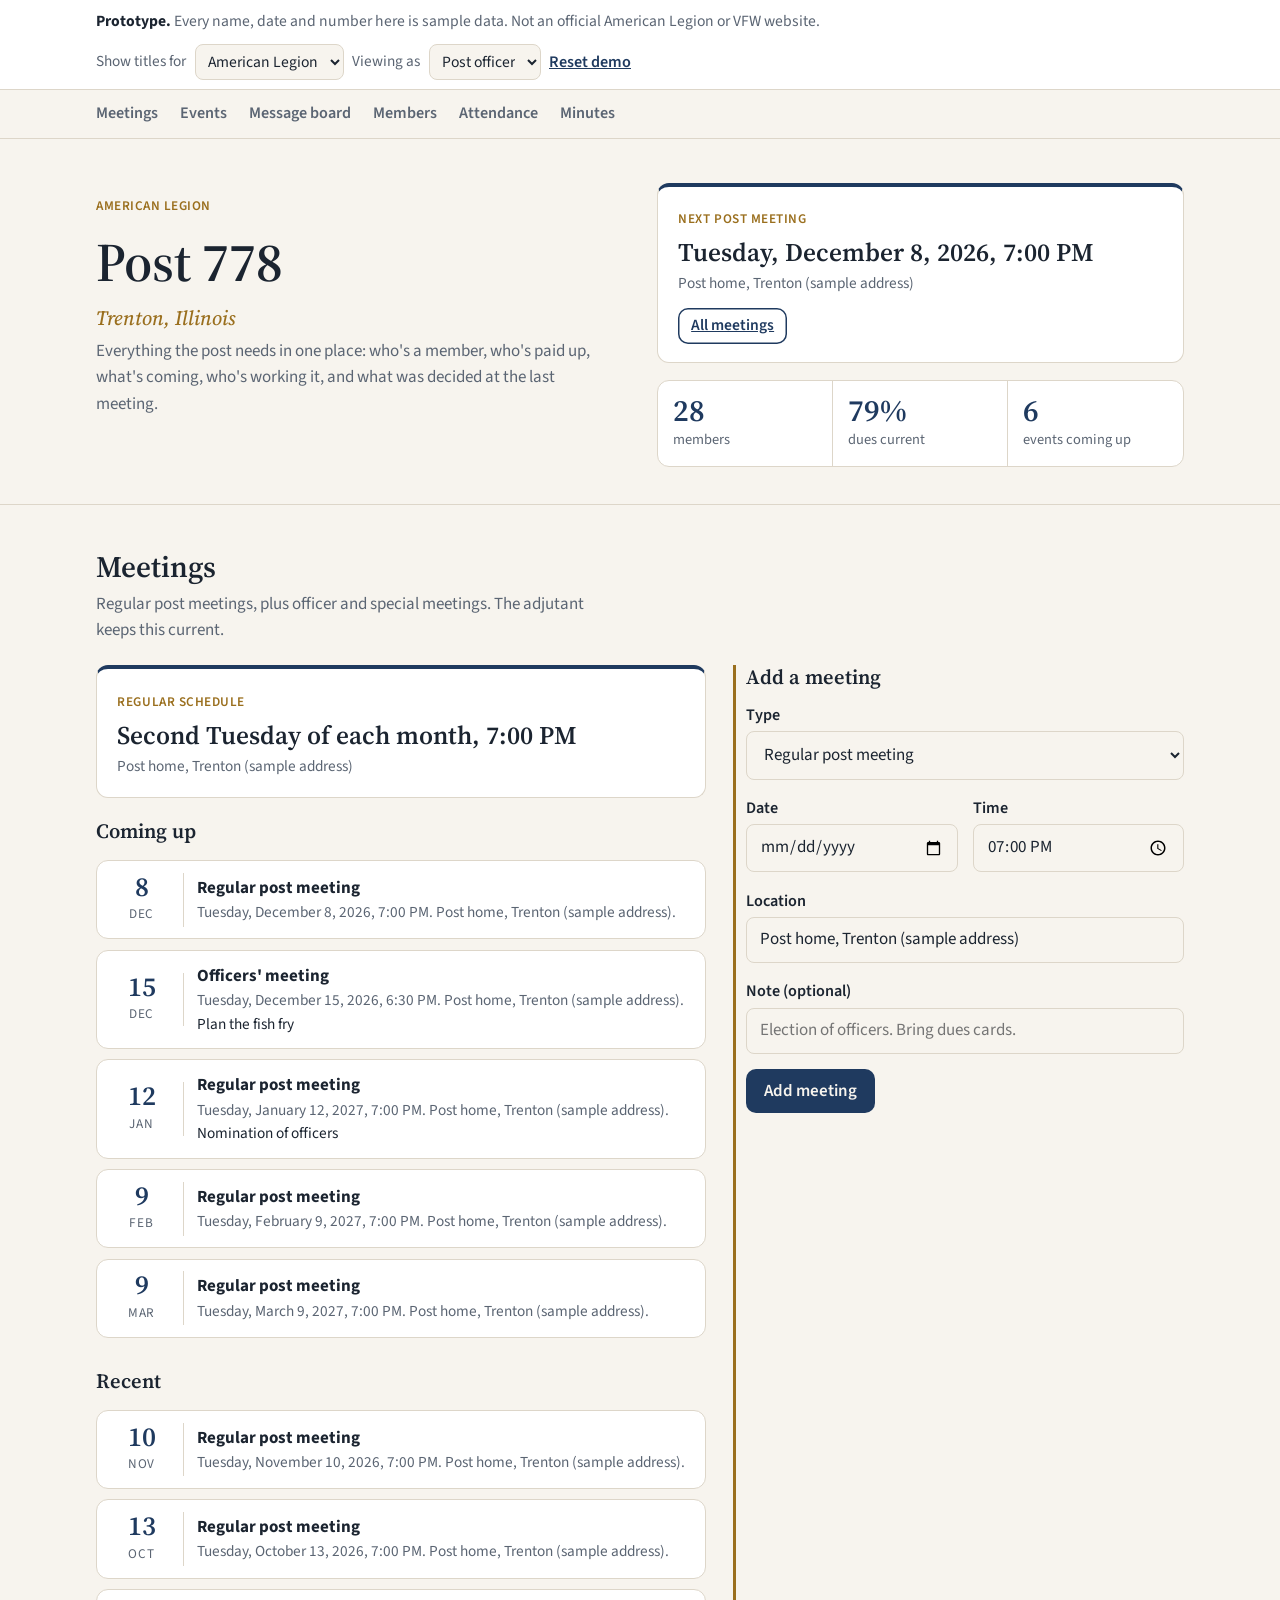
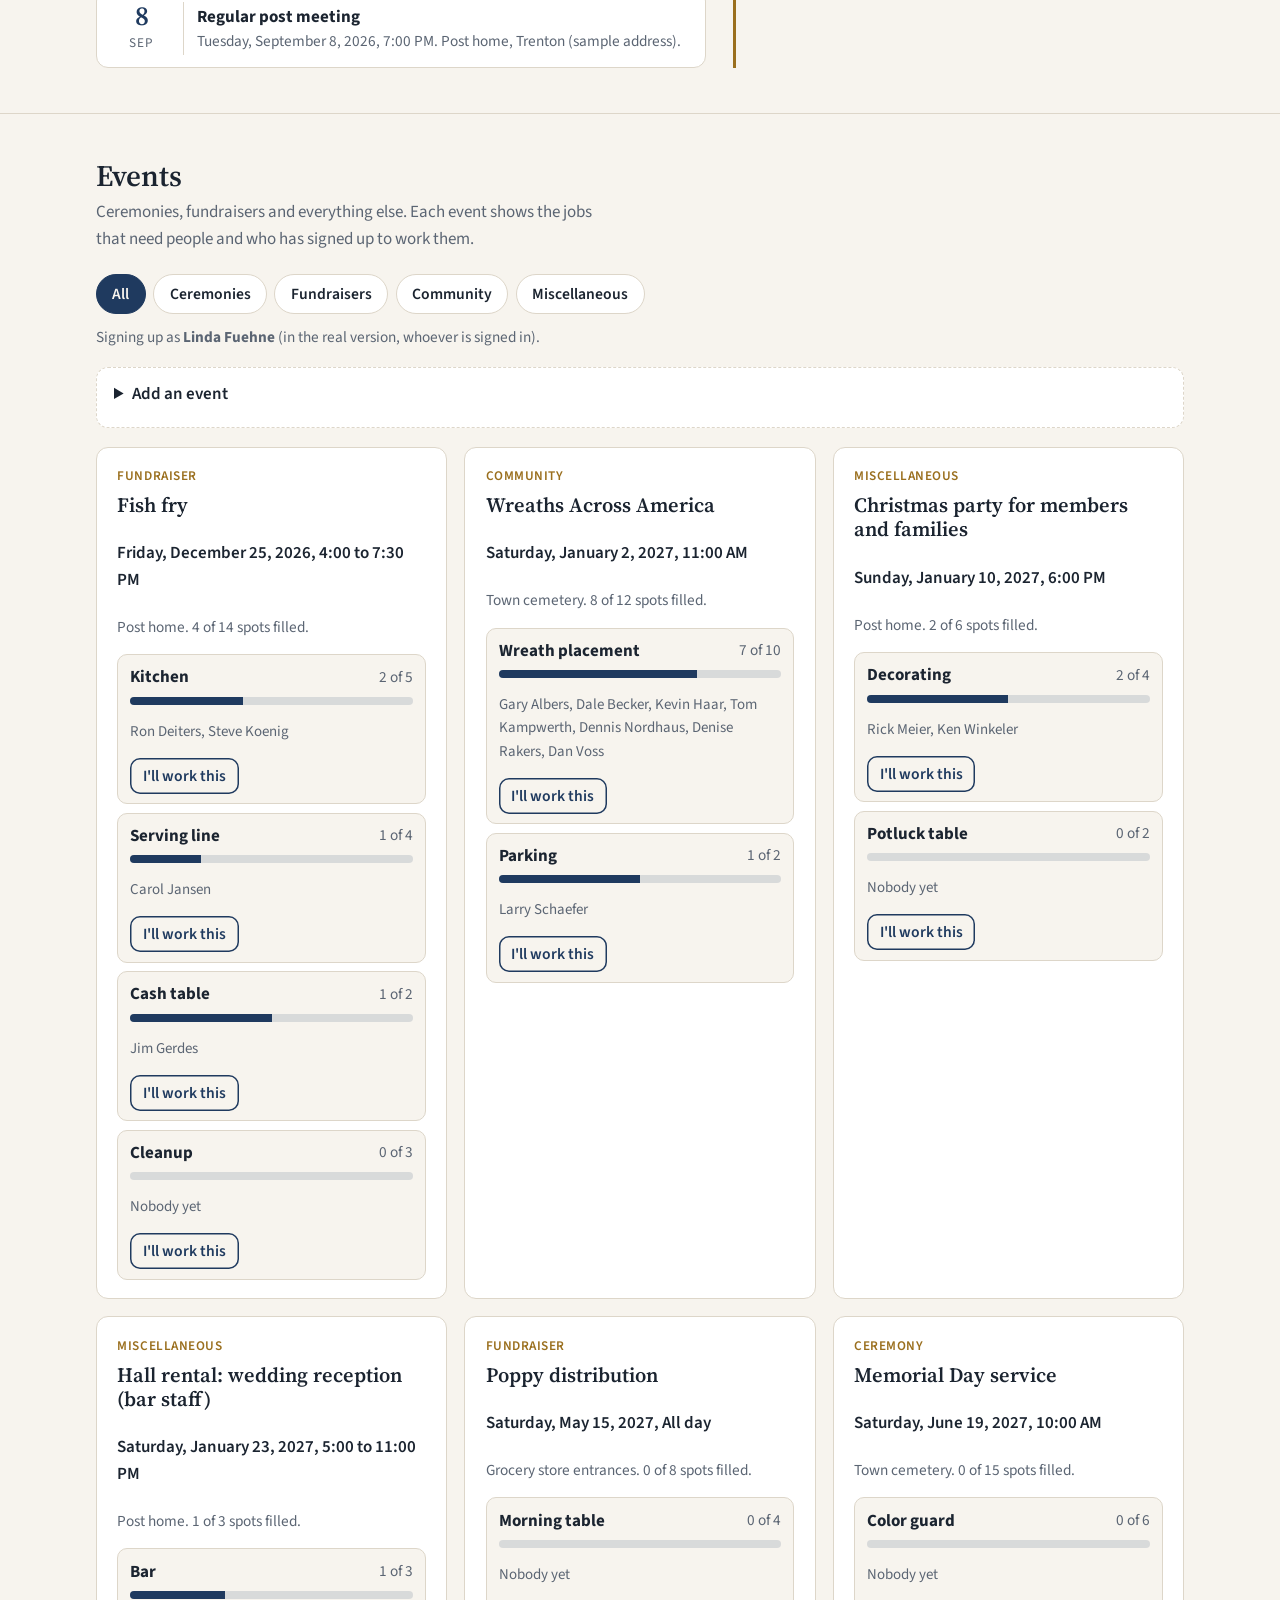
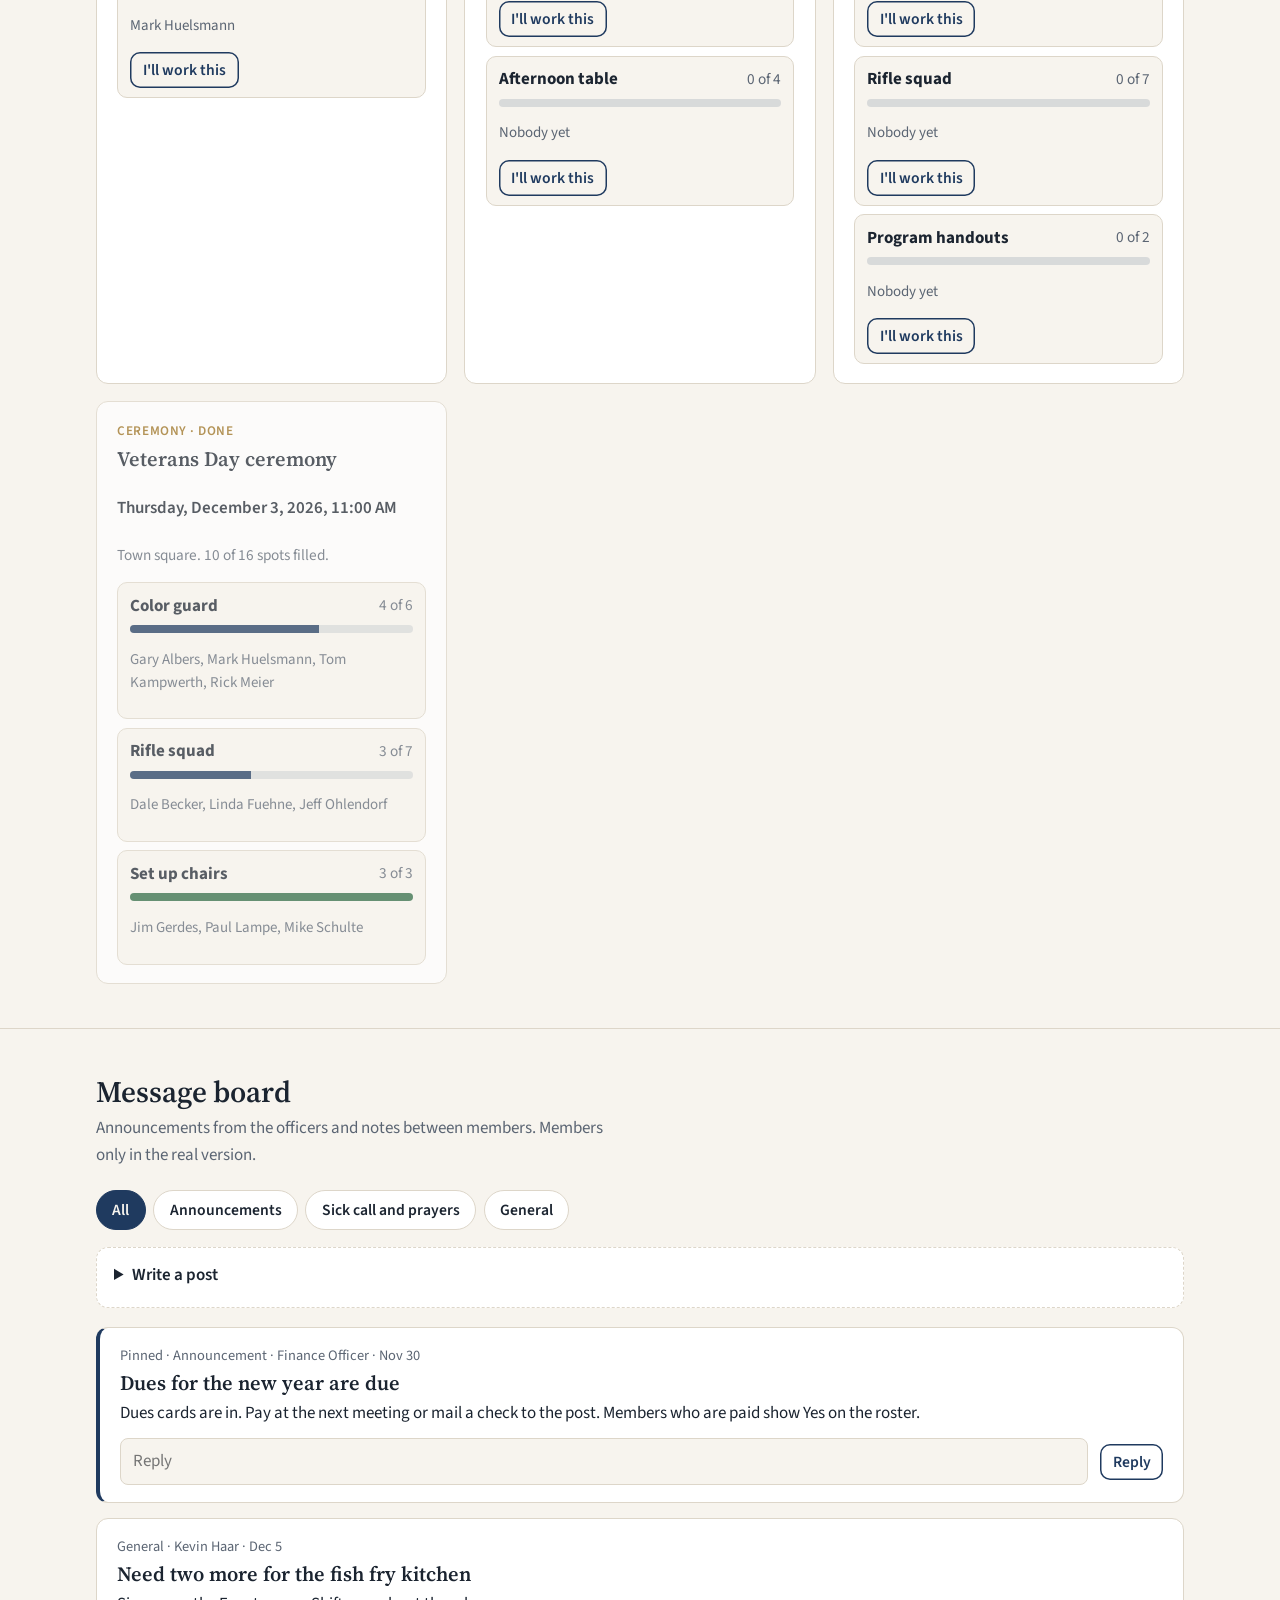
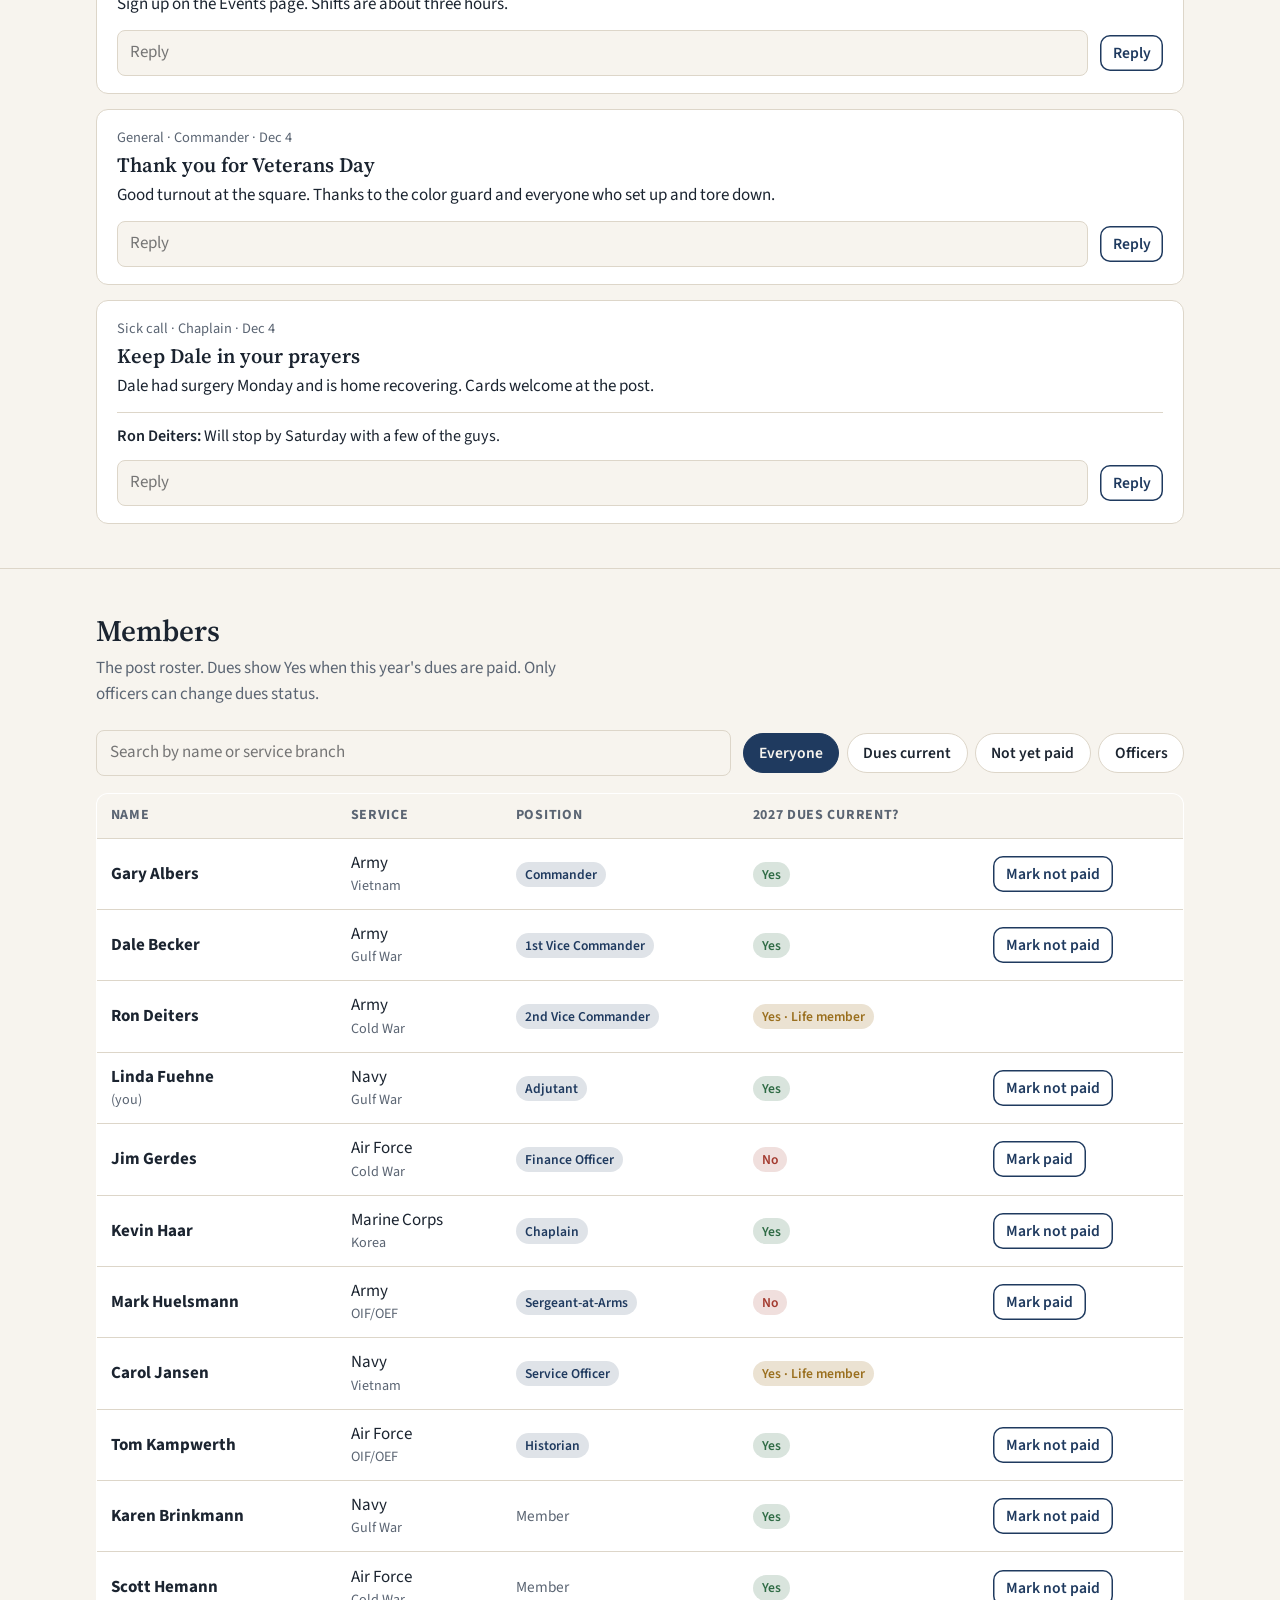
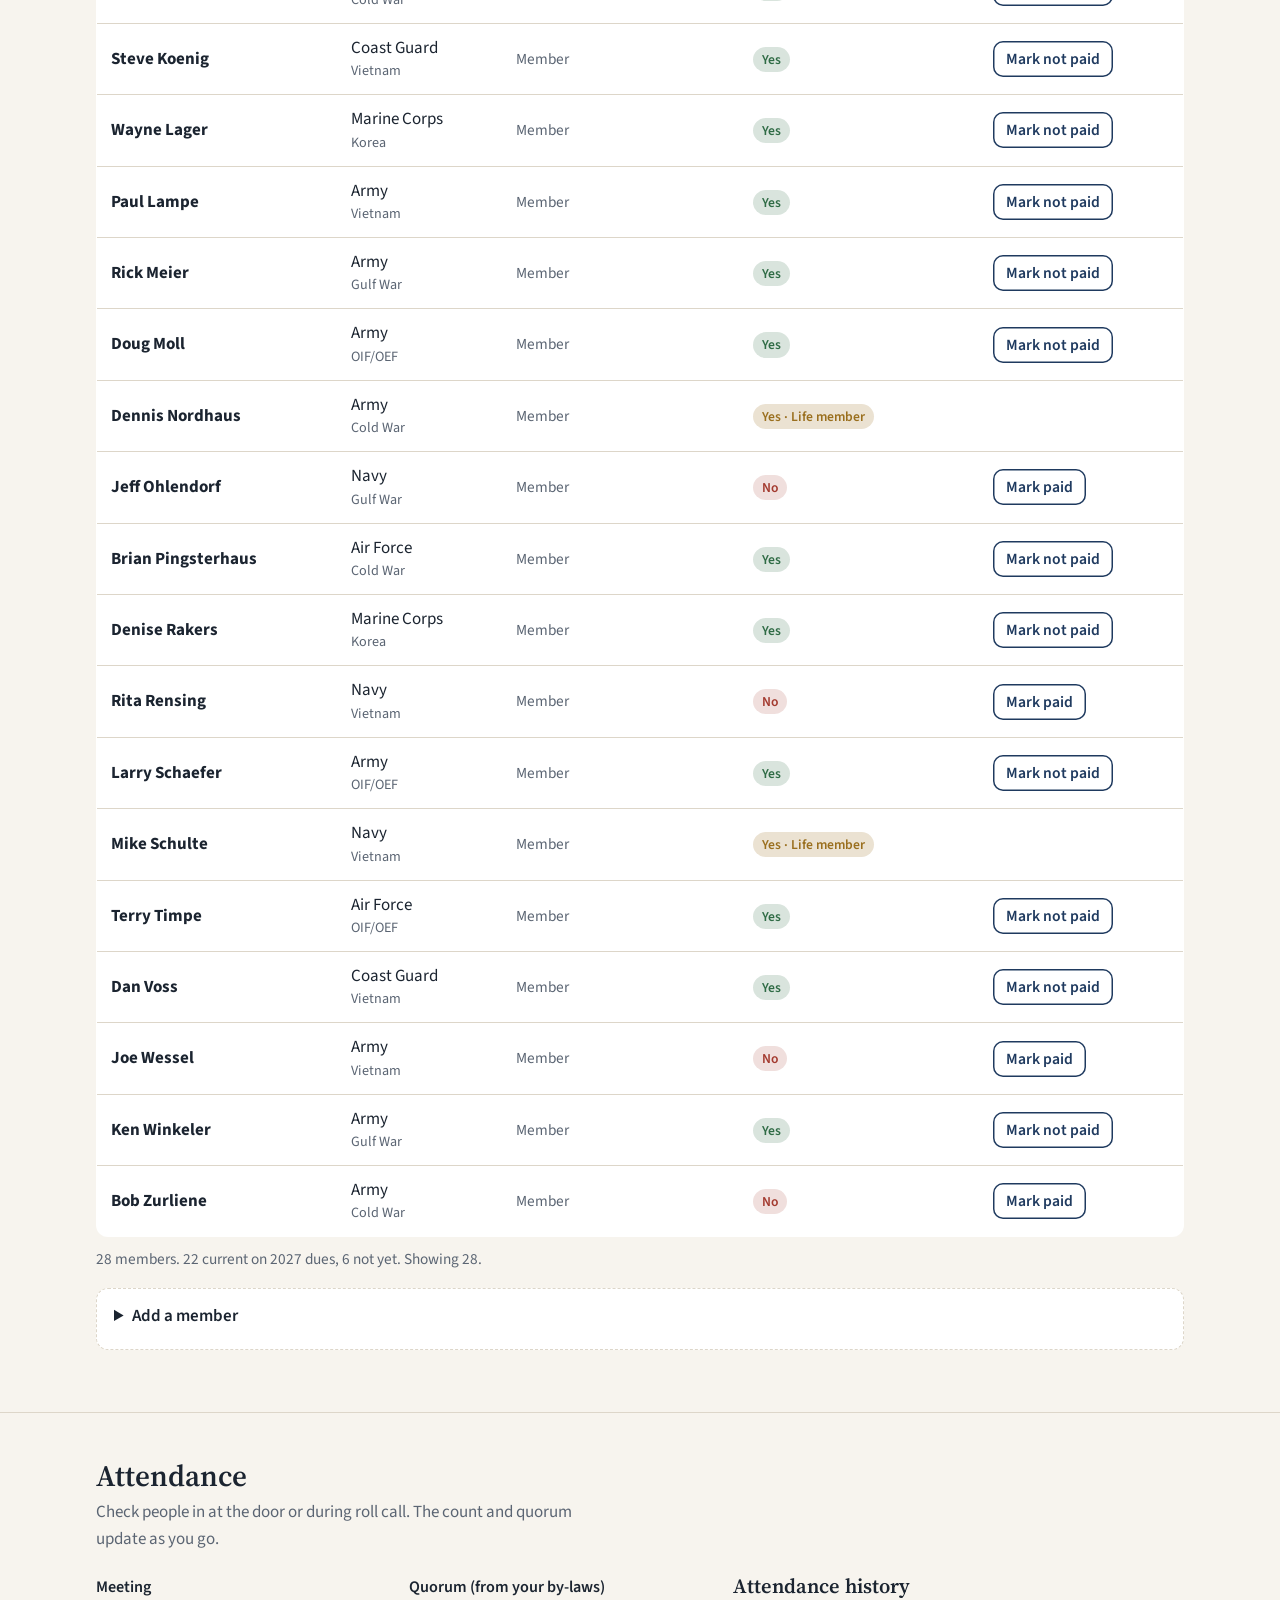
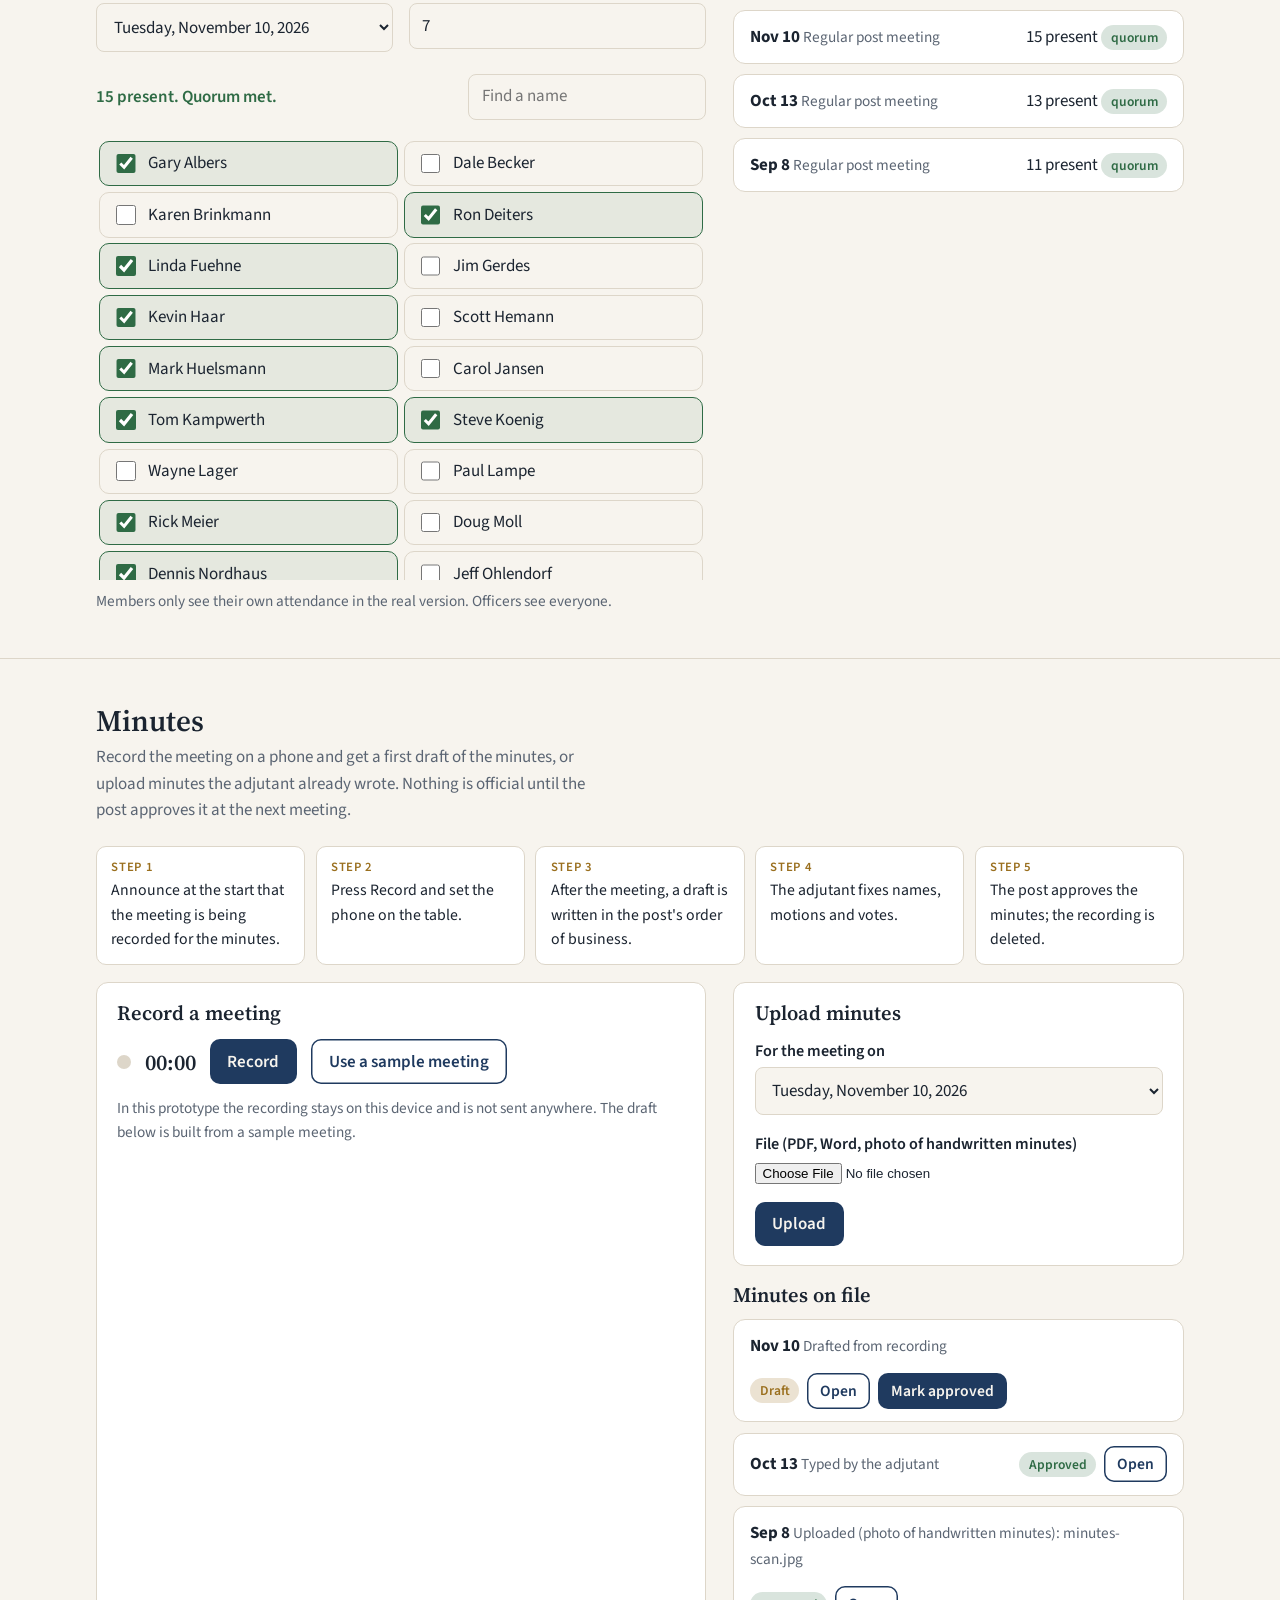
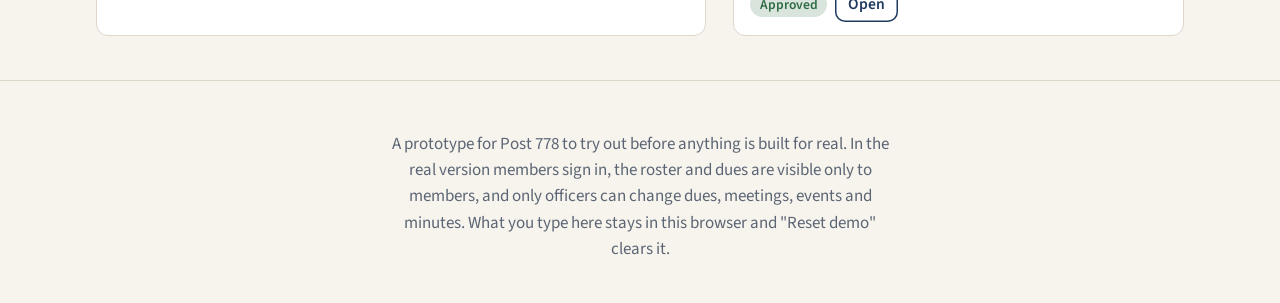
==== demo_post778.html @ c892f860 "Post 778 hub prototype at /demo/post778/ (unlisted, noindex, sample data; David 14 Nov) Co-Authored-" ====
<!DOCTYPE html>
<html lang="en">
<head>
<meta charset="utf-8">
<meta name="viewport" content="width=device-width, initial-scale=1">
<meta name="robots" content="noindex, nofollow">
<title>Post 778 Hub</title>
<link rel="preconnect" href="https://fonts.googleapis.com">
<link rel="preconnect" href="https://fonts.gstatic.com" crossorigin>
<link href="https://fonts.googleapis.com/css2?family=Source+Serif+4:opsz,wght@8..60,500;8..60,600&family=Source+Sans+3:wght@400;600&display=swap" rel="stylesheet">
<style>
:root {
  --paper: #F7F4EE; --surface: #FFFFFF; --ink: #1B2430; --muted: #5B6573; --line: #DDD6C9;
  --app: #1F3A5F; --gold: #9A6F1E; --ok: #2F6B45; --bad: #A33A2F; --warn: #9A6412;
  --display: "Source Serif 4", Georgia, serif; --body: "Source Sans 3", system-ui, -apple-system, "Segoe UI", sans-serif;
  color-scheme: light;
}
@media (prefers-color-scheme: dark) { :root:not([data-theme="light"]) {
  --paper: #12161C; --surface: #1A2029; --ink: #E9ECEF; --muted: #A3ACB8; --line: #2E3744;
  --app: #8FB2DD; --gold: #D7AE5E; --ok: #7CC495; --bad: #E58A7F; --warn: #DDAA55; color-scheme: dark; } }
:root[data-theme="dark"] { --paper: #12161C; --surface: #1A2029; --ink: #E9ECEF; --muted: #A3ACB8; --line: #2E3744;
  --app: #8FB2DD; --gold: #D7AE5E; --ok: #7CC495; --bad: #E58A7F; --warn: #DDAA55; color-scheme: dark; }
* { box-sizing: border-box; }
html { font-size: 17px; }
body { margin: 0; background: var(--paper); color: var(--ink); font: 400 1rem/1.55 var(--body); -webkit-text-size-adjust: 100%; }
h1, h2, h3 { font-family: var(--display); font-weight: 600; line-height: 1.2; margin: 0; }
h2 { font-size: 1.75rem; }
h3 { font-size: 1.2rem; }
a { color: var(--app); }
.wrap { max-width: 1120px; margin: 0 auto; padding-inline: 16px; }
.section { padding-block: 2.6rem; border-bottom: 1px solid var(--line); }
.lead { color: var(--muted); margin: 0.35rem 0 1.3rem; max-width: 64ch; }
.hint { font-size: 0.9rem; color: var(--muted); margin: 0; }
.btn { font: 600 1rem var(--body); background: var(--app); color: var(--paper); border: 0; border-radius: 10px; padding: 0.6rem 1.05rem; cursor: pointer; min-height: 44px; }
.btn.ghost { background: transparent; color: var(--app); box-shadow: inset 0 0 0 1.5px var(--app); }
.btn.small { padding: 0.35rem 0.75rem; min-height: 36px; font-size: 0.92rem; }
.btn:disabled { opacity: 0.5; cursor: default; }
.link { font: 600 0.95rem var(--body); background: none; border: 0; color: var(--app); cursor: pointer; padding: 0.3rem 0; text-decoration: underline; }
.row { display: flex; gap: 0.7rem; align-items: center; flex-wrap: wrap; }
.ok { color: var(--ok); font-size: 0.95rem; margin: 0; }
.ok.bad { color: var(--bad); }
input[type=text], input[type=search], input[type=date], input[type=time], input[type=number], textarea, select {
  width: 100%; font: 1rem/1.4 var(--body); color: var(--ink); background: var(--paper); border: 1px solid var(--line); border-radius: 8px; padding: 0.6rem 0.75rem; min-height: 44px; }
textarea { min-height: 90px; resize: vertical; }
label.f { display: block; font-weight: 600; font-size: 0.95rem; margin-bottom: 0.25rem; }
.card { background: var(--surface); border: 1px solid var(--line); border-radius: 12px; padding: 1.1rem 1.2rem; }
.grid { display: grid; gap: 1rem; grid-template-columns: repeat(auto-fill, minmax(min(100%, 20rem), 1fr)); }
.two { display: grid; gap: 1.6rem; }
@media (min-width: 900px) { .two { grid-template-columns: 1.15fr 0.85fr; } }
.form { display: grid; gap: 0.9rem; }
.pair { display: grid; gap: 0.9rem; }
@media (min-width: 560px) { .pair { grid-template-columns: 1fr 1fr; } }
.chips { display: flex; flex-wrap: wrap; gap: 0.45rem; margin-bottom: 1rem; }
.chip { font: 600 0.92rem var(--body); color: var(--ink); background: var(--surface); border: 1px solid var(--line); border-radius: 99px; padding: 0.45rem 0.9rem; cursor: pointer; min-height: 40px; }
.chip[aria-pressed="true"] { background: var(--app); border-color: var(--app); color: var(--paper); }
.tag { display: inline-block; font-size: 0.78rem; font-weight: 600; letter-spacing: 0.04em; text-transform: uppercase; color: var(--gold); }
.pill { display: inline-block; font-size: 0.8rem; font-weight: 600; padding: 0.12rem 0.55rem; border-radius: 99px; }
.pill.yes { background: color-mix(in srgb, var(--ok) 18%, transparent); color: var(--ok); }
.pill.no { background: color-mix(in srgb, var(--bad) 16%, transparent); color: var(--bad); }
.pill.life { background: color-mix(in srgb, var(--gold) 20%, transparent); color: var(--gold); }
.pill.off { background: color-mix(in srgb, var(--app) 14%, transparent); color: var(--app); }

/* banner, nav, hero */
.banner { background: var(--surface); border-bottom: 1px solid var(--line); font-size: 0.92rem; color: var(--muted); }
.banner .wrap { display: flex; gap: 0.6rem 1rem; align-items: center; justify-content: space-between; padding-block: 0.55rem; flex-wrap: wrap; }
.banner b { color: var(--ink); }
.banner select { width: auto; min-height: 36px; padding: 0.25rem 0.5rem; font-size: 0.92rem; }
.subnav { position: sticky; top: 0; z-index: 5; background: var(--paper); border-bottom: 1px solid var(--line); }
.subnav .wrap { display: flex; gap: 0.2rem 1.3rem; overflow-x: auto; padding-block: 0.6rem; scrollbar-width: none; }
.subnav a { color: var(--muted); text-decoration: none; white-space: nowrap; font-weight: 600; font-size: 0.95rem; border-bottom: 2px solid transparent; }
.subnav a:hover { color: var(--ink); border-color: var(--app); }
.hero { padding-block: 2.6rem 2.2rem; border-bottom: 1px solid var(--line); }
.hero-grid { display: grid; gap: 2rem; align-items: start; }
@media (min-width: 900px) { .hero-grid { grid-template-columns: 1fr 1fr; } }
.hero h1 { font-size: clamp(2.2rem, 5vw, 3.2rem); }
.hero .sub { font: 500 1.2rem/1.4 var(--display); font-style: italic; color: var(--gold); margin: 0.5rem 0 0; }
.next { border-top: 4px solid var(--app); }
.next .big { font: 600 1.5rem/1.25 var(--display); margin: 0.3rem 0 0.2rem; }
.stats { display: grid; grid-template-columns: repeat(3, 1fr); gap: 0; border: 1px solid var(--line); border-radius: 12px; background: var(--surface); margin-top: 1rem; }
.stat { padding: 0.8rem 0.9rem; border-right: 1px solid var(--line); }
.stat:last-child { border-right: 0; }
.stat b { display: block; font: 600 1.8rem/1 var(--display); color: var(--app); font-variant-numeric: tabular-nums; }
.stat span { font-size: 0.85rem; color: var(--muted); }

/* members */
.toolbar { display: grid; gap: 0.7rem; margin-bottom: 1rem; }
@media (min-width: 720px) { .toolbar { grid-template-columns: 1fr auto; align-items: center; } }
.table { width: 100%; border-collapse: collapse; background: var(--surface); border: 1px solid var(--line); border-radius: 12px; overflow: hidden; }
.table th, .table td { text-align: left; padding: 0.65rem 0.8rem; border-bottom: 1px solid var(--line); vertical-align: middle; }
.table th { font-size: 0.82rem; text-transform: uppercase; letter-spacing: 0.05em; color: var(--muted); background: var(--paper); }
.table tr:last-child td { border-bottom: 0; }
.table td small { display: block; color: var(--muted); }
@media (max-width: 640px) {
  .table thead { display: none; }
  .table, .table tbody, .table tr, .table td { display: block; width: 100%; }
  .table tr { border-bottom: 1px solid var(--line); padding: 0.6rem 0.8rem; }
  .table td { border: 0; padding: 0.1rem 0; }
  .table td.act { padding-top: 0.4rem; }
}
.officer-only { border-left: 3px solid var(--gold); padding-left: 0.6rem; }

/* board */
.post { background: var(--surface); border: 1px solid var(--line); border-radius: 12px; padding: 1rem 1.15rem; }
.post.pinned { border-left: 4px solid var(--app); }
.post h3 { margin: 0.2rem 0 0.3rem; }
.post p.x { margin: 0; }
.post .meta { font-size: 0.85rem; color: var(--muted); margin: 0; }
.posts { display: grid; gap: 0.9rem; }
.reply { border-top: 1px solid var(--line); margin-top: 0.7rem; padding-top: 0.6rem; font-size: 0.95rem; }
.reply b { font-weight: 600; }
details.composer { background: var(--surface); border: 1px dashed var(--line); border-radius: 12px; padding: 0.8rem 1rem; margin-bottom: 1.1rem; }
details.composer summary { cursor: pointer; font-weight: 600; min-height: 32px; }

/* events */
.event { display: flex; flex-direction: column; gap: 0.35rem; }
.event .when { font-weight: 600; }
.shifts { display: grid; gap: 0.5rem; margin-top: 0.5rem; }
.shift { border: 1px solid var(--line); border-radius: 10px; padding: 0.55rem 0.7rem; background: var(--paper); }
.shift .row { justify-content: space-between; }
.bar { height: 8px; border-radius: 99px; background: color-mix(in srgb, var(--app) 14%, transparent); overflow: hidden; margin: 0.35rem 0; }
.bar i { display: block; height: 100%; background: var(--app); }
.bar.full i { background: var(--ok); }
.names { font-size: 0.88rem; color: var(--muted); }

/* meetings, attendance */
.mlist { display: grid; gap: 0.6rem; }
.mitem { display: grid; grid-template-columns: 4.2rem 1fr; gap: 0.8rem; align-items: center; background: var(--surface); border: 1px solid var(--line); border-radius: 12px; padding: 0.7rem 0.9rem; }
.date { text-align: center; border-right: 1px solid var(--line); padding-right: 0.7rem; }
.date b { display: block; font: 600 1.6rem/1 var(--display); color: var(--app); }
.date span { font-size: 0.78rem; text-transform: uppercase; letter-spacing: 0.06em; color: var(--muted); }
.checklist { display: grid; gap: 0.35rem; grid-template-columns: repeat(auto-fill, minmax(min(100%, 15rem), 1fr)); max-height: 26rem; overflow: auto; padding: 0.2rem; }
.checklist label { display: flex; gap: 0.55rem; align-items: center; border: 1px solid var(--line); border-radius: 10px; padding: 0.5rem 0.7rem; background: var(--paper); cursor: pointer; min-height: 44px; }
.checklist label:has(input:checked) { border-color: var(--ok); background: color-mix(in srgb, var(--ok) 9%, var(--paper)); }
.checklist input { width: 1.15rem; height: 1.15rem; accent-color: var(--ok); }
.quorum { font-weight: 600; }
.quorum.met { color: var(--ok); } .quorum.not { color: var(--warn); }

/* minutes */
.steps { list-style: none; padding: 0; margin: 0 0 1rem; display: grid; gap: 0.6rem; grid-template-columns: repeat(auto-fit, minmax(min(100%, 11rem), 1fr)); counter-reset: s; }
.steps li { counter-increment: s; background: var(--surface); border: 1px solid var(--line); border-radius: 10px; padding: 0.7rem 0.85rem; font-size: 0.93rem; }
.steps li::before { content: "Step " counter(s); display: block; font-size: 0.75rem; font-weight: 600; letter-spacing: 0.05em; text-transform: uppercase; color: var(--gold); }
.rec { display: flex; align-items: center; gap: 0.8rem; flex-wrap: wrap; }
.dot { width: 14px; height: 14px; border-radius: 50%; background: var(--line); }
.dot.on { background: #C8372D; animation: pulse 1.2s infinite; }
@keyframes pulse { 50% { opacity: 0.35; } }
.timer { font: 600 1.3rem var(--display); font-variant-numeric: tabular-nums; }
.draft { white-space: pre-wrap; font: 0.98rem/1.6 var(--body); background: var(--paper); border: 1px solid var(--line); border-radius: 10px; padding: 0.9rem 1rem; min-height: 16rem; width: 100%; }
.mins { display: grid; gap: 0.6rem; }
.min { display: flex; justify-content: space-between; gap: 0.8rem; align-items: center; flex-wrap: wrap; background: var(--surface); border: 1px solid var(--line); border-radius: 12px; padding: 0.75rem 0.95rem; }

/* dialog */
dialog { border: 1px solid var(--line); border-radius: 14px; padding: 0; max-width: 40rem; width: calc(100% - 2rem); background: var(--surface); color: var(--ink); }
dialog::backdrop { background: rgba(15, 20, 28, 0.55); }
dialog > div { padding: 1.3rem; display: grid; gap: 0.8rem; max-height: 85vh; overflow: auto; }

.close { padding-block: 2.4rem; text-align: center; }
.close p { color: var(--muted); max-width: 64ch; margin: 0.5rem auto 0; }

/* phone: home screen of tiles, one section per screen */
.tiles, .back { display: none; }
@media (max-width: 720px) {
  .app .subnav, .app .hero .intro-lede { display: none; }
  .app .tiles { display: grid; grid-template-columns: 1fr 1fr; gap: 0.7rem; margin-top: 1.2rem; }
  .tile { position: relative; display: flex; flex-direction: column; gap: 0.6rem; min-height: 6.6rem; padding: 0.9rem; border: 1px solid var(--line); border-radius: 14px; background: var(--surface); color: var(--ink); text-decoration: none; -webkit-tap-highlight-color: transparent; }
  .tile:active { transform: scale(0.97); border-color: var(--app); }
  .tile b { font-size: 1.02rem; line-height: 1.25; }
  .tile small { display: block; font-weight: 400; font-size: 0.82rem; color: var(--muted); margin-top: 0.15rem; }
  .tile .ic { width: 2.3rem; height: 2.3rem; border-radius: 50%; display: grid; place-items: center; background: color-mix(in srgb, var(--app) 14%, transparent); color: var(--app); }
  .tile .ic svg { width: 1.25rem; height: 1.25rem; fill: none; stroke: currentColor; stroke-width: 1.8; stroke-linecap: round; stroke-linejoin: round; }
  .tile .badge { position: absolute; top: 0.75rem; right: 0.75rem; font-size: 0.74rem; font-weight: 600; padding: 0.1rem 0.5rem; border-radius: 99px; background: color-mix(in srgb, var(--gold) 20%, transparent); color: var(--gold); }
  .tile .badge:empty { display: none; }
  .app [data-screen]:not(.on) { display: none; }
  .app:not([data-view="home"]) .home-only { display: none; }
  .app:not([data-view="home"]) .back { display: block; position: sticky; top: 0; z-index: 6; background: var(--paper); border-bottom: 1px solid var(--line); }
  .back .wrap { display: flex; align-items: center; gap: 0.6rem; padding-block: 0.5rem; }
  .back button { font: 600 1rem var(--body); color: var(--app); background: none; border: 0; padding: 0.45rem 0.2rem; cursor: pointer; min-height: 44px; }
  .back span { color: var(--muted); font-size: 0.92rem; margin-left: auto; }
  .app .section[data-screen] { padding-block: 1.2rem 2rem; }
  .stat b { font-size: 1.45rem; }
}
@media (prefers-reduced-motion: reduce) { .dot.on { animation: none; } }
[hidden] { display: none !important; }
</style>
</head>
<body>

<div class="banner"><div class="wrap">
<span><b>Prototype.</b> Every name, date and number here is sample data. Not an official American Legion or VFW website.</span>
<span class="row" style="gap:0.5rem">
<label for="org" class="hint" style="font-size:0.9rem">Show titles for</label>
<select id="org"><option value="legion">American Legion</option><option value="vfw">VFW</option></select>
<label for="role" class="hint" style="font-size:0.9rem">Viewing as</label>
<select id="role"><option value="officer">Post officer</option><option value="member">Member</option></select>
<button type="button" class="link" id="reset">Reset demo</button>
</span>
</div></div>

<nav class="subnav" aria-label="Sections"><div class="wrap">
<a href="#meetings">Meetings</a><a href="#events">Events</a><a href="#board">Message board</a><a href="#members">Members</a><a href="#attendance">Attendance</a><a href="#minutes">Minutes</a>
</div></nav>
<div class="back"><div class="wrap"><button type="button" id="home-btn">&larr; Home</button><span id="where"></span></div></div>

<section class="hero home-only"><div class="wrap hero-grid">
<div>
<p class="tag" id="org-line">American Legion</p>
<h1>Post 778</h1>
<p class="sub">Trenton, Illinois</p>
<p class="lead intro-lede">Everything the post needs in one place: who's a member, who's paid up, what's coming, who's working it, and what was decided at the last meeting.</p>
<nav class="tiles" aria-label="Sections">
<a class="tile" href="#/meetings"><span class="ic"><svg viewBox="0 0 24 24"><path d="M4 6h16v14H4zM4 10h16M8 3v5M16 3v5"/></svg></span><b>Meetings<small>Next date, time and place</small></b></a>
<a class="tile" href="#/events"><span class="ic"><svg viewBox="0 0 24 24"><path d="M4 21V4M4 4h12l-2 4 2 4H4"/></svg></span><span class="badge" id="t-events"></span><b>Events<small>Schedule and who's working</small></b></a>
<a class="tile" href="#/board"><span class="ic"><svg viewBox="0 0 24 24"><path d="M4 5h16v10H9l-5 4zM8 9h8M8 12h5"/></svg></span><b>Message board<small>News from the post</small></b></a>
<a class="tile" href="#/members"><span class="ic"><svg viewBox="0 0 24 24"><path d="M9 11a3.5 3.5 0 1 0 0-7 3.5 3.5 0 0 0 0 7zM2.5 20a6.5 6.5 0 0 1 13 0M16 4.5a3.5 3.5 0 0 1 0 6.5M18 14.5a6.5 6.5 0 0 1 3.5 5.5"/></svg></span><b>Members<small>Roster and dues</small></b></a>
<a class="tile" href="#/attendance"><span class="ic"><svg viewBox="0 0 24 24"><path d="M4 12l5 5L20 6"/></svg></span><b>Attendance<small>Who came, quorum</small></b></a>
<a class="tile" href="#/minutes"><span class="ic"><svg viewBox="0 0 24 24"><path d="M5 4h11l3 3v13H5zM8 10h8M8 14h8M8 18h5"/></svg></span><b>Minutes<small>Record or upload</small></b></a>
</nav>
</div>
<div class="home-side">
<div class="card next">
<span class="tag">Next post meeting</span>
<p class="big" id="next-when"></p>
<p class="hint" id="next-where"></p>
<div class="row" style="margin-top:0.7rem"><a class="btn small ghost" href="#meetings" data-go="meetings">All meetings</a></div>
</div>
<div class="stats" aria-label="Post at a glance">
<div class="stat"><b id="s-members">0</b><span>members</span></div>
<div class="stat"><b id="s-dues">0%</b><span>dues current</span></div>
<div class="stat"><b id="s-events">0</b><span>events coming up</span></div>
</div>
</div>
</div></section>

<!-- MEETINGS -->
<section class="section" id="meetings" data-screen="meetings"><div class="wrap">
<h2>Meetings</h2>
<p class="lead">Regular post meetings, plus officer and special meetings. The adjutant keeps this current.</p>
<div class="two">
<div>
<div class="card next" style="margin-bottom:1rem">
<span class="tag">Regular schedule</span>
<p class="big" id="sched-line">Second Tuesday of each month, 7:00 PM</p>
<p class="hint" id="sched-where">Post home, Trenton (sample address)</p>
</div>
<div class="mlist" id="meeting-list"></div>
</div>
<div class="officer-only" data-officer>
<h3>Add a meeting</h3>
<form class="form" id="meet-form" novalidate style="margin-top:0.7rem">
<div><label class="f" for="mt-kind">Type</label><select id="mt-kind"><option>Regular post meeting</option><option>Officers' meeting</option><option>Special meeting</option><option>Joint meeting with Auxiliary</option></select></div>
<div class="pair"><div><label class="f" for="mt-date">Date</label><input type="date" id="mt-date"></div><div><label class="f" for="mt-time">Time</label><input type="time" id="mt-time" value="19:00"></div></div>
<div><label class="f" for="mt-where">Location</label><input type="text" id="mt-where" value="Post home, Trenton (sample address)"></div>
<div><label class="f" for="mt-note">Note (optional)</label><input type="text" id="mt-note" placeholder="Election of officers. Bring dues cards."></div>
<div class="row"><button class="btn" type="submit">Add meeting</button><p class="ok" id="mt-ok" role="status"></p></div>
</form>
</div>
</div>
</div></section>

<!-- EVENTS -->
<section class="section" id="events" data-screen="events"><div class="wrap">
<h2>Events</h2>
<p class="lead">Ceremonies, fundraisers and everything else. Each event shows the jobs that need people and who has signed up to work them.</p>
<div class="chips" role="group" aria-label="Filter events" id="ev-chips">
<button type="button" class="chip" aria-pressed="true" data-k="all">All</button>
<button type="button" class="chip" aria-pressed="false" data-k="Ceremony">Ceremonies</button>
<button type="button" class="chip" aria-pressed="false" data-k="Fundraiser">Fundraisers</button>
<button type="button" class="chip" aria-pressed="false" data-k="Community">Community</button>
<button type="button" class="chip" aria-pressed="false" data-k="Miscellaneous">Miscellaneous</button>
</div>
<p class="hint" id="me-line" style="margin:-0.3rem 0 1rem"></p>
<details class="composer" data-officer><summary>Add an event</summary>
<form class="form" id="ev-form" novalidate style="margin-top:0.8rem">
<div><label class="f" for="ev-title">Event</label><input type="text" id="ev-title" maxlength="80" placeholder="Pancake breakfast"></div>
<div class="pair"><div><label class="f" for="ev-kind">Kind</label><select id="ev-kind"><option>Ceremony</option><option>Fundraiser</option><option>Community</option><option>Miscellaneous</option></select></div>
<div><label class="f" for="ev-date">Date</label><input type="date" id="ev-date"></div></div>
<div class="pair"><div><label class="f" for="ev-time">Time</label><input type="text" id="ev-time" placeholder="7:00 to 11:00 AM"></div><div><label class="f" for="ev-where">Where</label><input type="text" id="ev-where" placeholder="Post home"></div></div>
<div><label class="f" for="ev-shifts">Jobs that need people (one per line: job, how many)</label><textarea id="ev-shifts" placeholder="Kitchen, 4&#10;Serving, 3&#10;Cleanup, 2"></textarea></div>
<div class="row"><button class="btn" type="submit">Add event</button><p class="ok" id="ev-ok" role="status"></p></div>
</form></details>
<div class="grid" id="ev-list"></div>
</div></section>

<!-- BOARD -->
<section class="section" id="board" data-screen="board"><div class="wrap">
<h2>Message board</h2>
<p class="lead">Announcements from the officers and notes between members. Members only in the real version.</p>
<div class="chips" role="group" aria-label="Filter posts" id="bd-chips">
<button type="button" class="chip" aria-pressed="true" data-k="all">All</button>
<button type="button" class="chip" aria-pressed="false" data-k="Announcement">Announcements</button>
<button type="button" class="chip" aria-pressed="false" data-k="Sick call">Sick call and prayers</button>
<button type="button" class="chip" aria-pressed="false" data-k="General">General</button>
</div>
<details class="composer"><summary>Write a post</summary>
<form class="form" id="bd-form" novalidate style="margin-top:0.8rem">
<div><label class="f" for="bd-title">Subject</label><input type="text" id="bd-title" maxlength="90" placeholder="Flags for the cemetery on Saturday"></div>
<div><label class="f" for="bd-body">Message</label><textarea id="bd-body" maxlength="800"></textarea></div>
<div class="pair"><div><label class="f" for="bd-kind">Kind</label><select id="bd-kind"><option>General</option><option>Announcement</option><option>Sick call</option></select></div>
<div data-officer><label class="f">&nbsp;</label><label class="row" style="min-height:44px"><input type="checkbox" id="bd-pin" style="width:1.1rem;height:1.1rem"> Pin to the top</label></div></div>
<div class="row"><button class="btn" type="submit">Post</button><p class="ok" id="bd-ok" role="status"></p></div>
</form></details>
<div class="posts" id="bd-list"></div>
</div></section>

<!-- MEMBERS -->
<section class="section" id="members" data-screen="members"><div class="wrap">
<h2>Members</h2>
<p class="lead" id="mem-lead">The post roster. Dues show Yes when this year's dues are paid. Only officers can change dues status.</p>
<div class="toolbar">
<input type="search" id="mem-q" placeholder="Search by name or service branch" aria-label="Search members">
<div class="chips" role="group" aria-label="Filter by dues" id="mem-chips" style="margin:0">
<button type="button" class="chip" aria-pressed="true" data-k="all">Everyone</button>
<button type="button" class="chip" aria-pressed="false" data-k="yes">Dues current</button>
<button type="button" class="chip" aria-pressed="false" data-k="no">Not yet paid</button>
<button type="button" class="chip" aria-pressed="false" data-k="off">Officers</button>
</div>
</div>
<table class="table" aria-label="Members">
<thead><tr><th>Name</th><th>Service</th><th>Position</th><th id="dues-h">2027 dues current?</th><th class="act" data-officer></th></tr></thead>
<tbody id="mem-list"></tbody>
</table>
<p class="hint" id="mem-count" style="margin-top:0.6rem"></p>
<details class="composer" data-officer style="margin-top:1rem"><summary>Add a member</summary>
<form class="form" id="mem-form" novalidate style="margin-top:0.8rem">
<div class="pair"><div><label class="f" for="mf-name">Name</label><input type="text" id="mf-name" maxlength="60"></div>
<div><label class="f" for="mf-branch">Service</label><select id="mf-branch"><option>Army</option><option>Navy</option><option>Air Force</option><option>Marine Corps</option><option>Coast Guard</option><option>Space Force</option></select></div></div>
<div class="pair"><div><label class="f" for="mf-era">Era (optional)</label><input type="text" id="mf-era" placeholder="Vietnam, Gulf War, OIF..."></div>
<div><label class="f" for="mf-dues">Dues</label><select id="mf-dues"><option value="yes">Paid this year</option><option value="no">Not yet</option><option value="life">Life member</option></select></div></div>
<div class="row"><button class="btn" type="submit">Add member</button><p class="ok" id="mf-ok" role="status"></p></div>
</form></details>
</div></section>

<!-- ATTENDANCE -->
<section class="section" id="attendance" data-screen="attendance"><div class="wrap">
<h2>Attendance</h2>
<p class="lead">Check people in at the door or during roll call. The count and quorum update as you go.</p>
<div class="two">
<div>
<div class="pair" style="margin-bottom:0.9rem">
<div><label class="f" for="at-meet">Meeting</label><select id="at-meet"></select></div>
<div><label class="f" for="at-q">Quorum (from your by-laws)</label><input type="number" id="at-q" min="1" value="7"></div>
</div>
<div class="row" style="justify-content:space-between;margin-bottom:0.6rem"><p class="quorum" id="at-count" role="status"></p><input type="search" id="at-search" placeholder="Find a name" aria-label="Find a name" style="max-width:14rem"></div>
<div class="checklist" id="at-list"></div>
<p class="hint" style="margin-top:0.6rem">Members only see their own attendance in the real version. Officers see everyone.</p>
</div>
<div>
<h3>Attendance history</h3>
<div class="mins" id="at-hist" style="margin-top:0.7rem"></div>
</div>
</div>
</div></section>

<!-- MINUTES -->
<section class="section" id="minutes" data-screen="minutes"><div class="wrap">
<h2>Minutes</h2>
<p class="lead">Record the meeting on a phone and get a first draft of the minutes, or upload minutes the adjutant already wrote. Nothing is official until the post approves it at the next meeting.</p>
<ol class="steps">
<li>Announce at the start that the meeting is being recorded for the minutes.</li>
<li>Press Record and set the phone on the table.</li>
<li>After the meeting, a draft is written in the post's order of business.</li>
<li>The adjutant fixes names, motions and votes.</li>
<li>The post approves the minutes; the recording is deleted.</li>
</ol>
<div class="two">
<div class="card" data-officer>
<h3>Record a meeting</h3>
<div class="rec" style="margin:0.8rem 0">
<span class="dot" id="rec-dot" aria-hidden="true"></span><span class="timer" id="rec-time">00:00</span>
<button type="button" class="btn" id="rec-btn">Record</button>
<button type="button" class="btn ghost" id="sample-btn">Use a sample meeting</button>
</div>
<p class="hint" id="rec-note">In this prototype the recording stays on this device and is not sent anywhere. The draft below is built from a sample meeting.</p>
<audio id="rec-audio" controls hidden style="width:100%;margin-top:0.6rem"></audio>
<div id="draft-box" hidden style="margin-top:1rem">
<label class="f" for="draft">Draft minutes (edit before saving)</label>
<textarea class="draft" id="draft"></textarea>
<div class="row" style="margin-top:0.7rem"><button type="button" class="btn" id="draft-save">Save as draft for approval</button><p class="ok" id="draft-ok" role="status"></p></div>
</div>
</div>
<div>
<div class="card" data-officer style="margin-bottom:1rem">
<h3>Upload minutes</h3>
<form class="form" id="up-form" novalidate style="margin-top:0.7rem">
<div><label class="f" for="up-meet">For the meeting on</label><select id="up-meet"></select></div>
<div><label class="f" for="up-file">File (PDF, Word, photo of handwritten minutes)</label><input type="file" id="up-file" accept=".pdf,.doc,.docx,.txt,image/*"></div>
<div class="row"><button class="btn" type="submit">Upload</button><p class="ok" id="up-ok" role="status"></p></div>
</form>
</div>
<h3>Minutes on file</h3>
<div class="mins" id="min-list" style="margin-top:0.7rem"></div>
</div>
</div>
</div></section>

<section class="close home-only"><div class="wrap">
<p>A prototype for Post 778 to try out before anything is built for real. In the real version members sign in, the roster and dues are visible only to members, and only officers can change dues, meetings, events and minutes. What you type here stays in this browser and "Reset demo" clears it.</p>
</div></section>

<dialog id="dlg" aria-labelledby="dlg-t"><div>
<h3 id="dlg-t"></h3>
<div id="dlg-b"></div>
<div class="row" style="justify-content:flex-end"><button class="btn" type="button" id="dlg-close">Close</button></div>
</div></dialog>

<script>
(() => {
  const $ = id => document.getElementById(id);
  const esc = s => String(s ?? "").replace(/[&<>"']/g, c => ({ "&": "&amp;", "<": "&lt;", ">": "&gt;", '"': "&quot;", "'": "&#39;" }[c]));
  const KEY = "post778-demo.v1";
  const load = () => { try { return JSON.parse(localStorage.getItem(KEY)); } catch { return null; } };
  const save = () => { try { localStorage.setItem(KEY, JSON.stringify(S)); } catch { } };

  // ---- dates relative to today so the demo never goes stale
  const today = new Date(); today.setHours(0, 0, 0, 0);
  const iso = d => `${d.getFullYear()}-${String(d.getMonth() + 1).padStart(2, "0")}-${String(d.getDate()).padStart(2, "0")}`;
  const parse = s => { const [y, m, d] = s.split("-").map(Number); return new Date(y, m - 1, d); };
  const secondTuesday = (y, m) => { const d = new Date(y, m, 1); const add = (2 - d.getDay() + 7) % 7; return new Date(y, m, 1 + add + 7); };
  const plusDays = n => { const d = new Date(today); d.setDate(d.getDate() + n); return iso(d); };
  const meetingDates = () => {
    const out = [];
    for (let k = -3; k <= 3; k++) { const d = secondTuesday(today.getFullYear(), today.getMonth() + k); out.push(iso(d)); }
    return out;
  };
  const fmtDay = s => parse(s).toLocaleDateString("en-US", { weekday: "long", month: "long", day: "numeric", year: "numeric" });
  const fmtShort = s => parse(s).toLocaleDateString("en-US", { month: "short", day: "numeric" });
  const fmtTime = t => { if (!t) return ""; const [h, m] = t.split(":").map(Number); return `${((h + 11) % 12) + 1}:${String(m).padStart(2, "0")} ${h < 12 ? "AM" : "PM"}`; };
  const duesYear = today.getMonth() >= 8 ? today.getFullYear() + 1 : today.getFullYear(); // renewals open in the fall

  // ---- titles differ between the two organizations
  const TITLES = {
    legion: { name: "American Legion", cmdr: "Commander", v1: "1st Vice Commander", v2: "2nd Vice Commander", adj: "Adjutant", fin: "Finance Officer", chap: "Chaplain", sgt: "Sergeant-at-Arms", svc: "Service Officer", hist: "Historian", aux: "Auxiliary" },
    vfw: { name: "VFW", cmdr: "Commander", v1: "Senior Vice Commander", v2: "Junior Vice Commander", adj: "Adjutant", fin: "Quartermaster", chap: "Chaplain", sgt: "Officer of the Day", svc: "Service Officer", hist: "Historian", aux: "Auxiliary" },
  };

  // ---- sample data (all invented)
  const FIRST = ["Gary", "Dale", "Ron", "Linda", "Jim", "Kevin", "Mark", "Carol", "Tom", "Steve", "Paul", "Rick", "Dennis", "Jeff", "Brian", "Denise", "Larry", "Mike", "Terry", "Dan", "Joe", "Ken", "Bob", "Karen", "Scott", "Wayne", "Doug", "Rita"];
  const LAST = ["Albers", "Becker", "Deiters", "Fuehne", "Gerdes", "Haar", "Huelsmann", "Jansen", "Kampwerth", "Koenig", "Lampe", "Meier", "Nordhaus", "Ohlendorf", "Pingsterhaus", "Rakers", "Schaefer", "Schulte", "Timpe", "Voss", "Wessel", "Winkeler", "Zurliene", "Brinkmann", "Hemann", "Lager", "Moll", "Rensing"];
  const BR = ["Army", "Army", "Army", "Navy", "Air Force", "Marine Corps", "Army", "Navy", "Air Force", "Coast Guard"];
  const ERA = ["Vietnam", "Vietnam", "Cold War", "Gulf War", "OIF/OEF", "Korea", "Cold War", "Vietnam", "OIF/OEF", "Gulf War"];
  const POS = { 0: "cmdr", 1: "v1", 2: "v2", 3: "adj", 4: "fin", 5: "chap", 6: "sgt", 7: "svc", 8: "hist" };
  function seed() {
    const members = FIRST.map((f, i) => ({
      id: i + 1, n: `${f} ${LAST[i]}`, b: BR[i % BR.length], e: ERA[(i * 3) % ERA.length], pos: POS[i] || "",
      d: i % 9 === 4 || i % 7 === 6 ? "no" : (i % 5 === 2 ? "life" : "yes"),
    }));
    const md = meetingDates();
    const meetings = md.map((d, i) => ({ id: i + 1, d, t: "19:00", w: "Post home, Trenton (sample address)", k: "Regular post meeting", note: i === 4 ? "Nomination of officers" : "" }));
    meetings.push({ id: 99, d: plusDays(9), t: "18:30", w: "Post home, Trenton (sample address)", k: "Officers' meeting", note: "Plan the fish fry" });
    const att = {};
    const pastIds = meetings.filter(m => parse(m.d) < today).map(m => m.id);
    pastIds.forEach((id, i) => { att[id] = members.filter((m, j) => (j + i) % 3 !== 0).map(m => m.id).slice(0, 11 + i * 2); });
    const lastId = pastIds[pastIds.length - 1] || 1, prevId = pastIds[pastIds.length - 2] || 1, prev2 = pastIds[pastIds.length - 3] || 1;
    const events = [
      { id: 1, k: "Ceremony", t: "Veterans Day ceremony", d: plusDays(-3), time: "11:00 AM", w: "Town square", shifts: [["Color guard", 6, [1, 7, 9, 12]], ["Rifle squad", 7, [2, 4, 14]], ["Set up chairs", 3, [5, 11, 18]]] },
      { id: 2, k: "Fundraiser", t: "Fish fry", d: plusDays(19), time: "4:00 to 7:30 PM", w: "Post home", shifts: [["Kitchen", 5, [3, 10]], ["Serving line", 4, [8]], ["Cash table", 2, [5]], ["Cleanup", 3, []]] },
      { id: 3, k: "Community", t: "Wreaths Across America", d: plusDays(27), time: "11:00 AM", w: "Town cemetery", shifts: [["Wreath placement", 10, [1, 2, 6, 9, 13, 16, 20]], ["Parking", 2, [17]]] },
      { id: 4, k: "Miscellaneous", t: "Christmas party for members and families", d: plusDays(35), time: "6:00 PM", w: "Post home", shifts: [["Decorating", 4, [12, 22]], ["Potluck table", 2, []]] },
      { id: 5, k: "Fundraiser", t: "Poppy distribution", d: plusDays(160), time: "All day", w: "Grocery store entrances", shifts: [["Morning table", 4, []], ["Afternoon table", 4, []]] },
      { id: 6, k: "Ceremony", t: "Memorial Day service", d: plusDays(195), time: "10:00 AM", w: "Town cemetery", shifts: [["Color guard", 6, []], ["Rifle squad", 7, []], ["Program handouts", 2, []]] },
      { id: 7, k: "Miscellaneous", t: "Hall rental: wedding reception (bar staff)", d: plusDays(48), time: "5:00 to 11:00 PM", w: "Post home", shifts: [["Bar", 3, [7]]] },
    ];
    const posts = [
      { id: 1, k: "Announcement", t: "Dues for the new year are due", x: "Dues cards are in. Pay at the next meeting or mail a check to the post. Members who are paid show Yes on the roster.", by: "officer:fin", d: plusDays(-6), pin: true, r: [] },
      { id: 2, k: "Sick call", t: "Keep Dale in your prayers", x: "Dale had surgery Monday and is home recovering. Cards welcome at the post.", by: "officer:chap", d: plusDays(-2), r: [["Ron Deiters", "Will stop by Saturday with a few of the guys."]] },
      { id: 3, k: "General", t: "Thank you for Veterans Day", x: "Good turnout at the square. Thanks to the color guard and everyone who set up and tore down.", by: "officer:cmdr", d: plusDays(-2), r: [] },
      { id: 4, k: "General", t: "Need two more for the fish fry kitchen", x: "Sign up on the Events page. Shifts are about three hours.", by: "Kevin Haar", d: plusDays(-1), r: [] },
    ];
    const minutes = [
      { id: 1, mid: prevId, st: "approved", how: "Typed by the adjutant", text: SAMPLE_MIN("approved") },
      { id: 2, mid: lastId, st: "draft", how: "Drafted from recording", text: SAMPLE_MIN("draft") },
      { id: 3, mid: prev2, st: "approved", how: "Uploaded (photo of handwritten minutes)", file: "minutes-scan.jpg" },
    ];
    return { members, meetings, att, events, posts, minutes, me: 4, org: "legion", role: "officer", quorum: 7 };
  }
  function SAMPLE_MIN(kind) {
    return `Called to order at 7:00 PM by the Commander. Opening prayer by the Chaplain. Pledge of Allegiance.\nRoll call of officers: all present except the Historian (excused).\nMinutes of the last meeting read and approved as read.\nFinance report: balance reported; bills read and approved for payment.\nService Officer: two members helped with VA claims this month.\nOld business: Veterans Day ceremony plans confirmed.\nNew business: Motion to hold the fish fry on the date set, made and seconded. Carried.\nGood of the order: members asked to sign up for Wreaths Across America.\nClosing prayer. Adjourned at 8:05 PM.${kind === "draft" ? "\n\n[Draft written from the recording. Adjutant to check names and vote counts.]" : ""}`;
  }

  let S = load(); if (!S || !S.members) S = seed();
  let T = TITLES[S.org];
  const isOfficer = () => S.role === "officer";
  const posName = p => p ? T[p] : "";
  const memberName = id => (S.members.find(m => m.id === id) || {}).n || "Someone";
  const byLine = b => b.startsWith("officer:") ? T[b.slice(8)] : b;

  // ---- generic dialog
  function dialog(title, html) { $("dlg-t").textContent = title; $("dlg-b").innerHTML = html; $("dlg").showModal(); }
  $("dlg-close").onclick = () => $("dlg").close();
  $("dlg").addEventListener("click", e => { if (e.target === $("dlg")) $("dlg").close(); });

  // ---- home
  function upcoming() { return S.meetings.filter(m => parse(m.d) >= today).sort((a, b) => a.d.localeCompare(b.d)); }
  function renderHome() {
    const reg = upcoming().find(m => m.k === "Regular post meeting") || upcoming()[0];
    $("next-when").textContent = reg ? `${fmtDay(reg.d)}, ${fmtTime(reg.t)}` : "No meeting scheduled";
    $("next-where").textContent = reg ? reg.w + (reg.note ? `. ${reg.note}.` : "") : "";
    $("s-members").textContent = S.members.length;
    const cur = S.members.filter(m => m.d !== "no").length;
    $("s-dues").textContent = Math.round(100 * cur / Math.max(1, S.members.length)) + "%";
    const evs = S.events.filter(e => parse(e.d) >= today).length;
    $("s-events").textContent = evs; $("t-events").textContent = evs ? evs + " coming" : "";
    $("org-line").textContent = T.name;
  }

  // ---- meetings
  function renderMeetings() {
    const all = S.meetings.slice().sort((a, b) => a.d.localeCompare(b.d));
    const up = all.filter(m => parse(m.d) >= today), past = all.filter(m => parse(m.d) < today).reverse().slice(0, 3);
    const item = m => { const d = parse(m.d); return `<div class="mitem"><div class="date"><b>${d.getDate()}</b><span>${d.toLocaleDateString("en-US", { month: "short" })}</span></div><div><b>${esc(m.k)}</b><p class="hint">${esc(fmtDay(m.d))}, ${esc(fmtTime(m.t))}. ${esc(m.w)}.</p>${m.note ? `<p class="hint" style="color:var(--ink)">${esc(m.note)}</p>` : ""}</div></div>`; };
    $("meeting-list").innerHTML = `<h3 style="margin:0.2rem 0 0.4rem">Coming up</h3>` + (up.map(item).join("") || `<p class="hint">Nothing scheduled.</p>`) +
      `<h3 style="margin:1.2rem 0 0.4rem">Recent</h3>` + past.map(item).join("");
  }
  $("meet-form").addEventListener("submit", e => {
    e.preventDefault(); const ok = $("mt-ok");
    if (!$("mt-date").value) { ok.className = "ok bad"; ok.textContent = "Pick a date."; return; }
    S.meetings.push({ id: Date.now(), d: $("mt-date").value, t: $("mt-time").value || "19:00", w: $("mt-where").value.trim() || "Post home", k: $("mt-kind").value, note: $("mt-note").value.trim() });
    save(); renderAll(); ok.className = "ok"; ok.textContent = "Added. Members would get a reminder the day before.";
    $("mt-note").value = ""; $("mt-date").value = "";
  });

  // ---- events and who's working them
  let evK = "all";
  function renderEvents() {
    $("me-line").innerHTML = `Signing up as <b>${esc(memberName(S.me))}</b> (in the real version, whoever is signed in).`;
    const list = S.events.filter(e => evK === "all" || e.k === evK).sort((a, b) => a.d.localeCompare(b.d));
    const up = list.filter(e => parse(e.d) >= today), past = list.filter(e => parse(e.d) < today);
    const card = e => {
      const done = parse(e.d) < today;
      const shifts = e.shifts.map(([job, need, ids], si) => {
        const mine = ids.includes(S.me), full = ids.length >= need;
        return `<div class="shift"><div class="row"><b>${esc(job)}</b><span class="hint">${ids.length} of ${need}</span></div>
          <div class="bar${full ? " full" : ""}"><i style="width:${Math.min(100, 100 * ids.length / need)}%"></i></div>
          <p class="names">${ids.length ? ids.map(memberName).map(esc).join(", ") : "Nobody yet"}</p>
          ${done ? "" : `<div class="row" style="margin-top:0.35rem"><button type="button" class="btn small ${mine ? "" : "ghost"}" data-ev="${e.id}" data-si="${si}" ${!mine && full ? "disabled" : ""}>${mine ? "I'm working this (tap to drop)" : full ? "Full" : "I'll work this"}</button></div>`}</div>`;
      }).join("");
      const need = e.shifts.reduce((a, s) => a + s[1], 0), have = e.shifts.reduce((a, s) => a + Math.min(s[1], s[2].length), 0);
      return `<article class="card event"${done ? ' style="opacity:0.72"' : ""}><span class="tag">${esc(e.k)}${done ? " · done" : ""}</span><h3>${esc(e.t)}</h3>
        <p class="when">${esc(fmtDay(e.d))}, ${esc(e.time)}</p><p class="hint">${esc(e.w)}. ${have} of ${need} spots filled.</p><div class="shifts">${shifts}</div></article>`;
    };
    $("ev-list").innerHTML = up.map(card).join("") + past.map(card).join("") || `<p class="hint">No events of this kind.</p>`;
    $("ev-list").querySelectorAll("[data-ev]").forEach(b => b.onclick = () => {
      const ev = S.events.find(x => x.id === +b.dataset.ev), ids = ev.shifts[+b.dataset.si][2];
      const i = ids.indexOf(S.me); if (i >= 0) ids.splice(i, 1); else ids.push(S.me);
      save(); renderEvents(); renderHome();
    });
  }
  document.querySelectorAll("#ev-chips .chip").forEach(b => b.onclick = () => { evK = b.dataset.k; document.querySelectorAll("#ev-chips .chip").forEach(x => x.setAttribute("aria-pressed", x === b)); renderEvents(); });
  $("ev-form").addEventListener("submit", e => {
    e.preventDefault(); const ok = $("ev-ok"), t = $("ev-title").value.trim();
    if (t.length < 3 || !$("ev-date").value) { ok.className = "ok bad"; ok.textContent = "Add a name and a date."; return; }
    const shifts = $("ev-shifts").value.split("\n").map(l => l.split(",")).filter(p => p[0].trim()).map(([j, n]) => [j.trim(), Math.max(1, parseInt(n, 10) || 1), []]);
    S.events.push({ id: Date.now(), k: $("ev-kind").value, t, d: $("ev-date").value, time: $("ev-time").value.trim() || "Time to be set", w: $("ev-where").value.trim() || "Post home", shifts: shifts.length ? shifts : [["Helpers", 2, []]] });
    save(); renderAll(); $("ev-form").reset(); ok.className = "ok"; ok.textContent = "Added. Members can sign up now.";
  });

  // ---- message board
  let bdK = "all";
  function renderBoard() {
    const list = S.posts.filter(p => bdK === "all" || p.k === bdK).sort((a, b) => ((b.pin ? 1 : 0) - (a.pin ? 1 : 0)) || b.d.localeCompare(a.d) || b.id - a.id);
    $("bd-list").innerHTML = list.map(p => `<article class="post${p.pin ? " pinned" : ""}"><p class="meta">${p.pin ? "Pinned · " : ""}${esc(p.k)} · ${esc(byLine(p.by))} · ${esc(fmtShort(p.d))}</p><h3>${esc(p.t)}</h3><p class="x">${esc(p.x)}</p>
      ${p.r.map(([n, x]) => `<div class="reply"><b>${esc(n)}:</b> ${esc(x)}</div>`).join("")}
      <form class="row reply-f" data-p="${p.id}" style="margin-top:0.7rem"><input type="text" placeholder="Reply" aria-label="Reply" style="flex:1 1 12rem"><button class="btn small ghost" type="submit">Reply</button></form></article>`).join("") || `<p class="hint">Nothing here yet.</p>`;
    $("bd-list").querySelectorAll(".reply-f").forEach(f => f.onsubmit = e => {
      e.preventDefault(); const v = f.querySelector("input").value.trim(); if (!v) return;
      S.posts.find(p => p.id === +f.dataset.p).r.push([memberName(S.me), v]); save(); renderBoard();
    });
  }
  document.querySelectorAll("#bd-chips .chip").forEach(b => b.onclick = () => { bdK = b.dataset.k; document.querySelectorAll("#bd-chips .chip").forEach(x => x.setAttribute("aria-pressed", x === b)); renderBoard(); });
  $("bd-form").addEventListener("submit", e => {
    e.preventDefault(); const ok = $("bd-ok"), t = $("bd-title").value.trim(), x = $("bd-body").value.trim();
    if (t.length < 3 || x.length < 3) { ok.className = "ok bad"; ok.textContent = "Add a subject and a message."; return; }
    S.posts.push({ id: Date.now(), k: $("bd-kind").value, t, x, by: isOfficer() && $("bd-kind").value === "Announcement" ? "officer:adj" : memberName(S.me), d: iso(today), pin: isOfficer() && $("bd-pin").checked, r: [] });
    save(); renderBoard(); $("bd-form").reset(); ok.className = "ok"; ok.textContent = "Posted.";
  });

  // ---- members and dues
  let memK = "all";
  const duesPill = d => d === "life" ? `<span class="pill life">Yes · Life member</span>` : d === "yes" ? `<span class="pill yes">Yes</span>` : `<span class="pill no">No</span>`;
  function renderMembers() {
    $("dues-h").textContent = `${duesYear} dues current?`;
    const q = $("mem-q").value.trim().toLowerCase();
    const rank = m => m.pos ? Object.keys(POS).find(k => POS[k] === m.pos) * 1 : 99;
    const list = S.members.filter(m => (!q || (m.n + " " + m.b + " " + m.e).toLowerCase().includes(q)) &&
      (memK === "all" || (memK === "yes" && m.d !== "no") || (memK === "no" && m.d === "no") || (memK === "off" && m.pos)))
      .sort((a, b) => rank(a) - rank(b) || a.n.split(" ").pop().localeCompare(b.n.split(" ").pop()));
    $("mem-list").innerHTML = list.map(m => `<tr><td><b>${esc(m.n)}</b>${m.id === S.me ? " <small>(you)</small>" : ""}</td><td>${esc(m.b)}<small>${esc(m.e)}</small></td>
      <td>${m.pos ? `<span class="pill off">${esc(posName(m.pos))}</span>` : `<span class="hint">Member</span>`}</td><td>${duesPill(m.d)}</td>
      <td class="act" data-officer>${m.d === "life" ? "" : `<button type="button" class="btn small ghost" data-dues="${m.id}">Mark ${m.d === "yes" ? "not paid" : "paid"}</button>`}</td></tr>`).join("") ||
      `<tr><td colspan="5" class="hint">No one matches.</td></tr>`;
    const cur = S.members.filter(m => m.d !== "no").length;
    $("mem-count").textContent = `${S.members.length} members. ${cur} current on ${duesYear} dues, ${S.members.length - cur} not yet. Showing ${list.length}.`;
    $("mem-list").querySelectorAll("[data-dues]").forEach(b => b.onclick = () => {
      const m = S.members.find(x => x.id === +b.dataset.dues); m.d = m.d === "yes" ? "no" : "yes"; save(); renderMembers(); renderHome(); applyRole();
    });
    applyRole();
  }
  $("mem-q").oninput = renderMembers;
  document.querySelectorAll("#mem-chips .chip").forEach(b => b.onclick = () => { memK = b.dataset.k; document.querySelectorAll("#mem-chips .chip").forEach(x => x.setAttribute("aria-pressed", x === b)); renderMembers(); });
  $("mem-form").addEventListener("submit", e => {
    e.preventDefault(); const ok = $("mf-ok"), n = $("mf-name").value.trim();
    if (n.length < 3) { ok.className = "ok bad"; ok.textContent = "Add a name."; return; }
    S.members.push({ id: Math.max(...S.members.map(m => m.id)) + 1, n, b: $("mf-branch").value, e: $("mf-era").value.trim(), pos: "", d: $("mf-dues").value });
    save(); renderAll(); $("mem-form").reset(); ok.className = "ok"; ok.textContent = "Added to the roster.";
  });

  // ---- attendance
  const regular = () => S.meetings.filter(m => m.k === "Regular post meeting").sort((a, b) => b.d.localeCompare(a.d));
  function meetingOptions(sel, onlyPast) {
    const list = regular().filter(m => !onlyPast || parse(m.d) <= today);
    const cur = sel.value;
    sel.innerHTML = list.map(m => `<option value="${m.id}">${esc(fmtDay(m.d))}</option>`).join("");
    if (cur && list.some(m => String(m.id) === cur)) sel.value = cur;
  }
  function renderAttendance() {
    meetingOptions($("at-meet"), false);
    if (!$("at-meet").dataset.init) { const last = regular().find(m => parse(m.d) <= today); if (last) $("at-meet").value = last.id; $("at-meet").dataset.init = 1; }
    $("at-q").value = S.quorum;
    const mid = +$("at-meet").value, here = S.att[mid] || [], q = $("at-search").value.trim().toLowerCase();
    $("at-list").innerHTML = S.members.filter(m => !q || m.n.toLowerCase().includes(q)).sort((a, b) => a.n.split(" ").pop().localeCompare(b.n.split(" ").pop()))
      .map(m => `<label><input type="checkbox" data-m="${m.id}" ${here.includes(m.id) ? "checked" : ""} ${isOfficer() ? "" : "disabled"}> ${esc(m.n)}</label>`).join("");
    const met = here.length >= S.quorum;
    $("at-count").className = "quorum " + (met ? "met" : "not");
    $("at-count").textContent = `${here.length} present. ${met ? "Quorum met." : `Quorum is ${S.quorum}; need ${S.quorum - here.length} more.`}`;
    $("at-list").querySelectorAll("input").forEach(c => c.onchange = () => {
      const arr = S.att[mid] = S.att[mid] || [], id = +c.dataset.m, i = arr.indexOf(id);
      if (c.checked && i < 0) arr.push(id); if (!c.checked && i >= 0) arr.splice(i, 1); save(); renderAttendance();
    });
    const hist = regular().filter(m => parse(m.d) <= today).slice(0, 6);
    $("at-hist").innerHTML = hist.map(m => { const n = (S.att[m.id] || []).length; return `<div class="min"><span><b>${esc(fmtShort(m.d))}</b> <span class="hint">${esc(m.k)}</span></span><span>${n} present ${n >= S.quorum ? '<span class="pill yes">quorum</span>' : n ? '<span class="pill no">no quorum</span>' : ""}</span></div>`; }).join("") || `<p class="hint">No past meetings yet.</p>`;
  }
  $("at-meet").onchange = renderAttendance; $("at-search").oninput = renderAttendance;
  $("at-q").onchange = () => { S.quorum = Math.max(1, parseInt($("at-q").value, 10) || 1); save(); renderAttendance(); };

  // ---- minutes: record, draft, upload, approve
  let rec = null, chunks = [], t0 = 0, tick = null;
  const files = {}; // uploaded files live only in this page session
  $("rec-btn").onclick = async () => {
    if (rec && rec.state === "recording") { rec.stop(); return; }
    if (!navigator.mediaDevices || !window.MediaRecorder) { $("rec-note").textContent = "This browser can't record here. Use \"Use a sample meeting\" to see the draft."; return; }
    try {
      const stream = await navigator.mediaDevices.getUserMedia({ audio: true });
      chunks = []; rec = new MediaRecorder(stream);
      rec.ondataavailable = e => chunks.push(e.data);
      rec.onstop = () => {
        stream.getTracks().forEach(t => t.stop()); clearInterval(tick); $("rec-dot").classList.remove("on"); $("rec-btn").textContent = "Record";
        const a = $("rec-audio"); a.src = URL.createObjectURL(new Blob(chunks, { type: rec.mimeType })); a.hidden = false;
        $("rec-note").textContent = "Recorded on this device only. The real version sends it for transcription; this prototype drafts from a sample meeting instead.";
        makeDraft();
      };
      rec.start(); t0 = Date.now(); $("rec-dot").classList.add("on"); $("rec-btn").textContent = "Stop";
      tick = setInterval(() => { const s = Math.floor((Date.now() - t0) / 1000); $("rec-time").textContent = `${String(Math.floor(s / 60)).padStart(2, "0")}:${String(s % 60).padStart(2, "0")}`; }, 500);
    } catch { $("rec-note").textContent = "Microphone permission was not given. Use \"Use a sample meeting\" to see the draft."; }
  };
  function makeDraft() {
    const last = regular().find(m => parse(m.d) <= today);
    const head = `MINUTES OF THE REGULAR MEETING\n${T.name} Post 778, Trenton, Illinois\n${last ? fmtDay(last.d) : ""}, Post home\n\n`;
    const here = last ? (S.att[last.id] || []).length : 0;
    const body = SAMPLE_MIN("draft").replace("Roll call of officers", `Members present: ${here}. Quorum ${here >= S.quorum ? "present" : "NOT present"}.\nRoll call of officers`)
      .replace("Finance report", `${T.fin}'s report`).replace("Service Officer:", `${T.svc}:`);
    $("draft").value = head + body + `\n\nRespectfully submitted,\n${T.adj}`;
    $("draft-box").hidden = false; $("draft-ok").textContent = "";
  }
  $("sample-btn").onclick = makeDraft;
  $("draft-save").onclick = () => {
    const last = regular().find(m => parse(m.d) <= today); if (!last) return;
    S.minutes.push({ id: Date.now(), mid: last.id, st: "draft", how: "Drafted from recording", text: $("draft").value });
    save(); renderMinutes(); $("draft-ok").textContent = "Saved. It shows as a draft until the post approves it.";
  };
  $("up-form").addEventListener("submit", e => {
    e.preventDefault(); const ok = $("up-ok"), f = $("up-file").files[0];
    if (!f) { ok.className = "ok bad"; ok.textContent = "Choose a file first."; return; }
    const id = Date.now(); files[id] = URL.createObjectURL(f);
    S.minutes.push({ id, mid: +$("up-meet").value, st: "draft", how: "Uploaded", file: f.name });
    save(); renderMinutes(); $("up-form").reset(); ok.className = "ok"; ok.textContent = "Uploaded. In this prototype the file opens only until you close the page.";
  });
  function renderMinutes() {
    meetingOptions($("up-meet"), true);
    const list = S.minutes.slice().sort((a, b) => { const ma = S.meetings.find(m => m.id === a.mid), mb = S.meetings.find(m => m.id === b.mid); return (mb ? mb.d : "").localeCompare(ma ? ma.d : "") || b.id - a.id; });
    $("min-list").innerHTML = list.map(x => { const m = S.meetings.find(mm => mm.id === x.mid);
      return `<div class="min"><span><b>${m ? esc(fmtShort(m.d)) : "Meeting"}</b> <span class="hint">${esc(x.how)}${x.file ? ": " + esc(x.file) : ""}</span></span>
      <span class="row" style="gap:0.5rem">${x.st === "approved" ? '<span class="pill yes">Approved</span>' : '<span class="pill life">Draft</span>'}
      <button type="button" class="btn small ghost" data-open="${x.id}">Open</button>${x.st === "draft" && isOfficer() ? `<button type="button" class="btn small" data-ap="${x.id}">Mark approved</button>` : ""}</span></div>`; }).join("") || `<p class="hint">No minutes yet.</p>`;
    $("min-list").querySelectorAll("[data-open]").forEach(b => b.onclick = () => {
      const x = S.minutes.find(y => y.id === +b.dataset.open), m = S.meetings.find(mm => mm.id === x.mid);
      if (x.text) dialog(`Minutes, ${m ? fmtDay(m.d) : ""}`, `<p class="hint">${x.st === "approved" ? "Approved by the post." : "Draft. Not official until approved."}</p><div class="draft" style="min-height:0">${esc(x.text)}</div>`);
      else if (files[x.id]) window.open(files[x.id], "_blank", "noopener");
      else dialog("Uploaded minutes", `<p>${esc(x.file)}</p><p class="hint">In the real version the file opens here. In this prototype, sample uploads have no file behind them.</p>`);
    });
    $("min-list").querySelectorAll("[data-ap]").forEach(b => b.onclick = () => { S.minutes.find(y => y.id === +b.dataset.ap).st = "approved"; save(); renderMinutes(); });
  }

  // ---- organization and role switches
  function applyRole() { document.querySelectorAll("[data-officer]").forEach(el => el.hidden = !isOfficer()); }
  $("org").value = S.org; $("role").value = S.role;
  $("org").onchange = () => { S.org = $("org").value; T = TITLES[S.org]; save(); renderAll(); };
  $("role").onchange = () => { S.role = $("role").value; save(); renderAll(); };
  $("reset").onclick = () => { try { localStorage.removeItem(KEY); } catch { } S = seed(); T = TITLES[S.org]; $("org").value = S.org; $("role").value = S.role; $("draft-box").hidden = true; $("rec-audio").hidden = true; renderAll(); };

  function renderAll() { renderHome(); renderMeetings(); renderEvents(); renderBoard(); renderMembers(); renderAttendance(); renderMinutes(); applyRole(); }

  // ---- phone layout: home tiles, one section per screen
  const NAMES = { meetings: "Meetings", events: "Events", board: "Message board", members: "Members", attendance: "Attendance", minutes: "Minutes" };
  const phone = matchMedia("(max-width: 720px)");
  function route() {
    const m = location.hash.match(/^#\/(\w+)/), v = m && NAMES[m[1]] ? m[1] : "home";
    if (!phone.matches) { document.body.classList.remove("app"); if (v !== "home") { const el = $(v); if (el) el.scrollIntoView(); } return; }
    document.body.classList.add("app"); document.body.dataset.view = v;
    document.querySelectorAll("[data-screen]").forEach(s => s.classList.toggle("on", s.dataset.screen === v));
    $("where").textContent = NAMES[v] || ""; window.scrollTo(0, 0);
  }
  $("home-btn").onclick = () => { if (history.length > 1 && location.hash.startsWith("#/")) history.back(); else location.hash = ""; };
  document.querySelectorAll("[data-go]").forEach(a => a.addEventListener("click", e => { if (phone.matches) { e.preventDefault(); location.hash = "#/" + a.dataset.go; } }));
  addEventListener("hashchange", route); phone.addEventListener("change", route);
  renderAll(); route();
})();
</script>
</body>
</html>
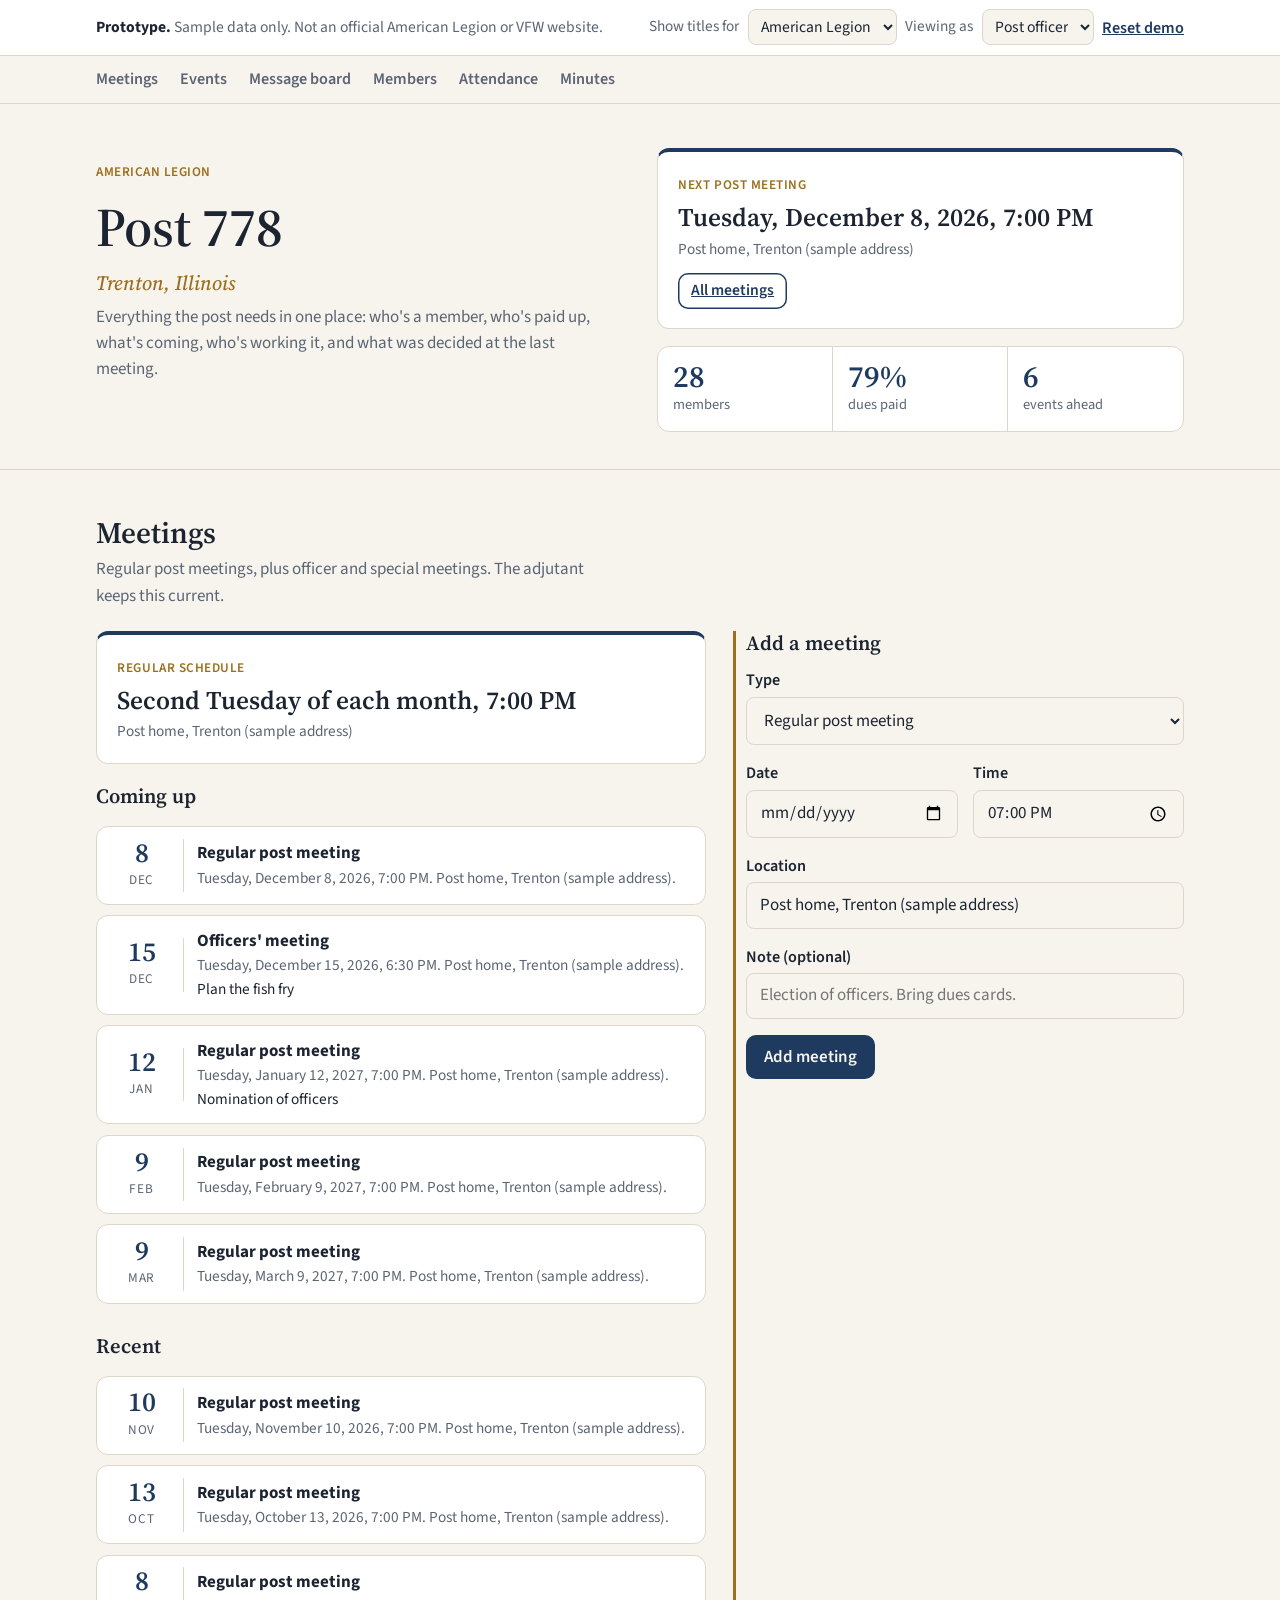
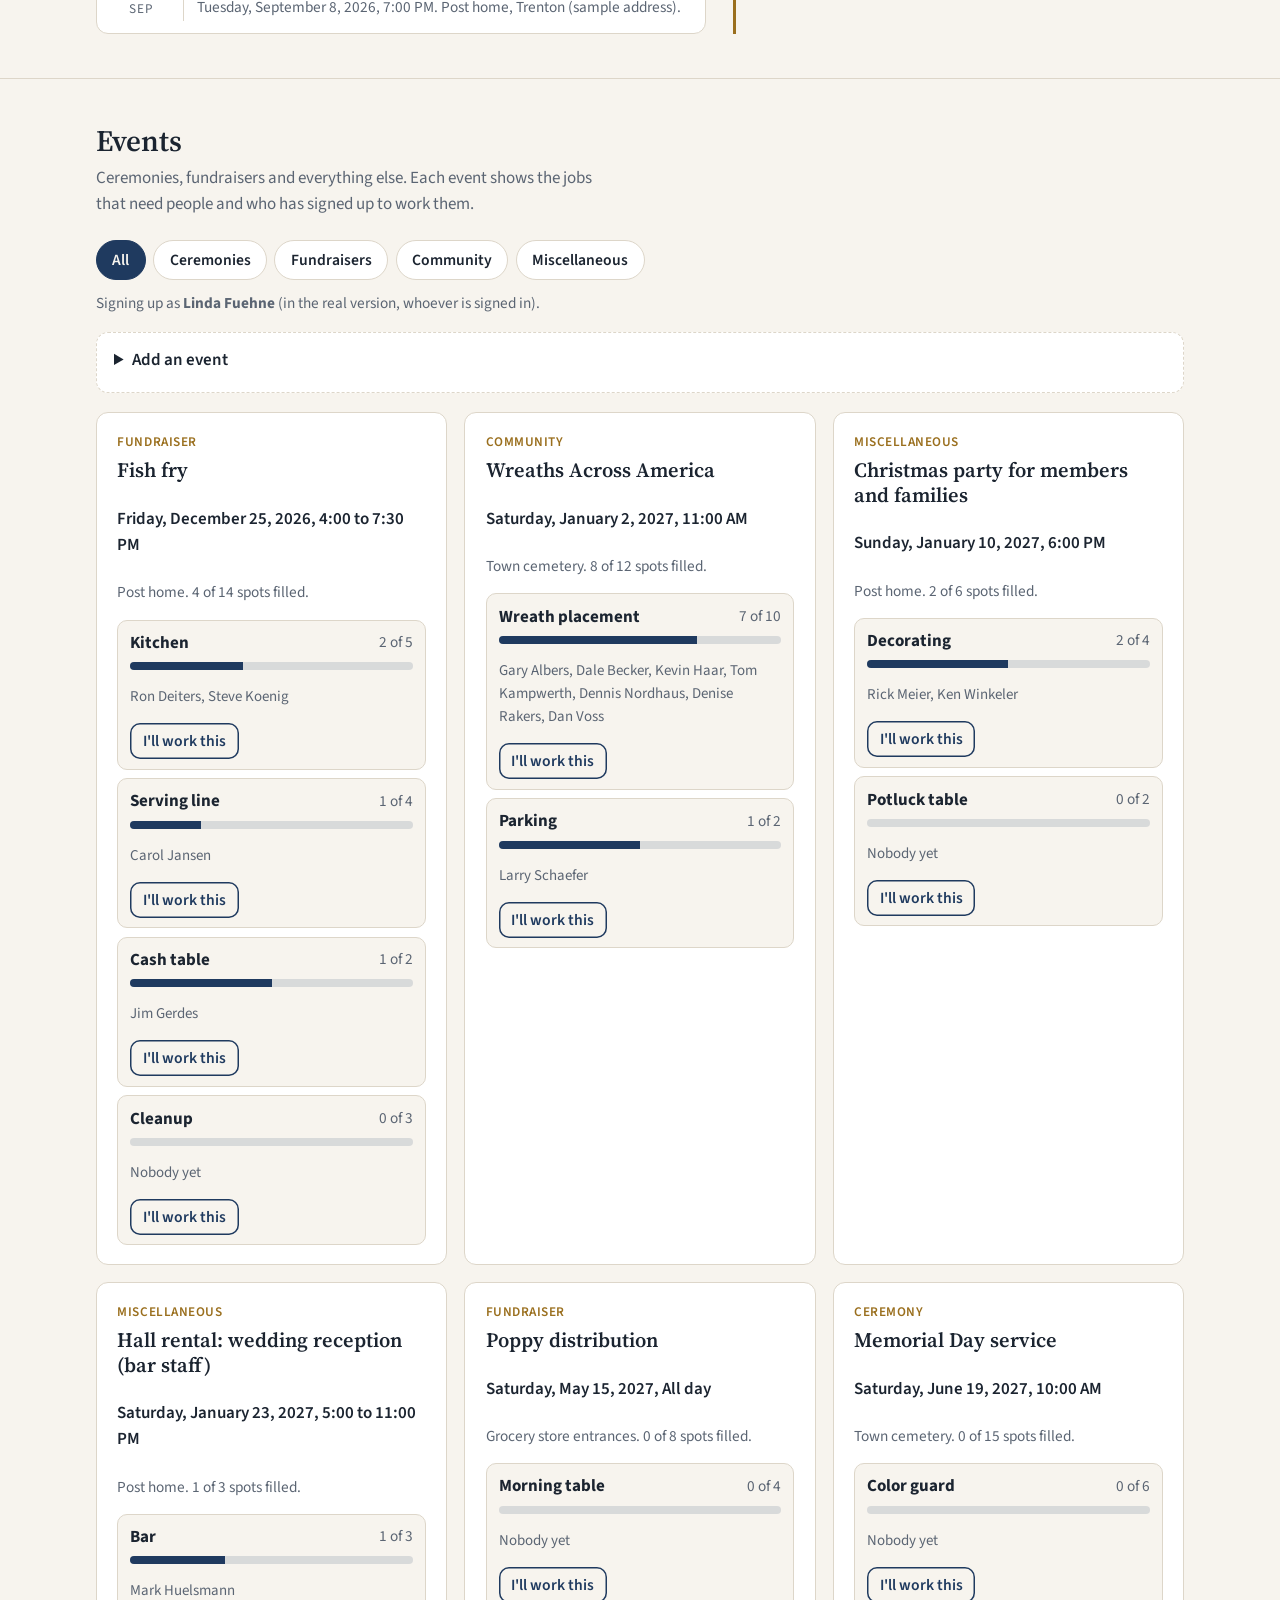
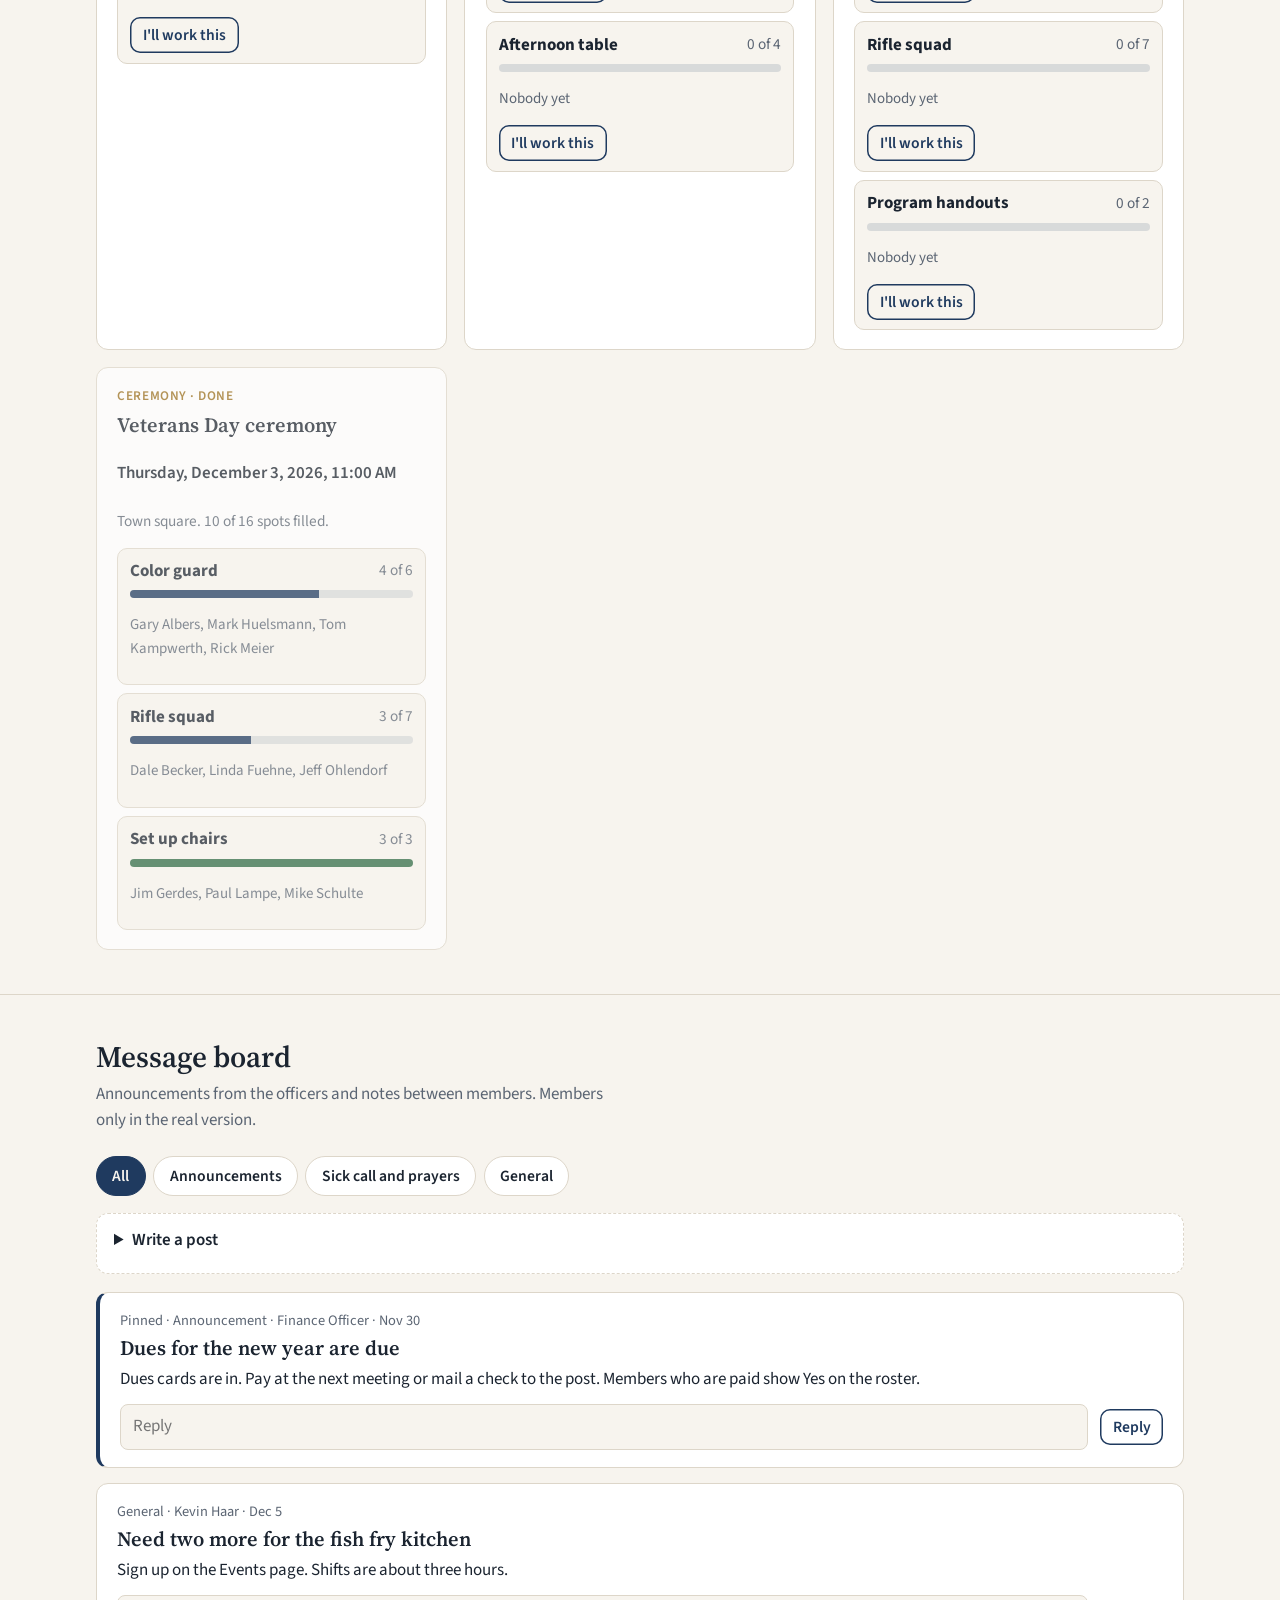
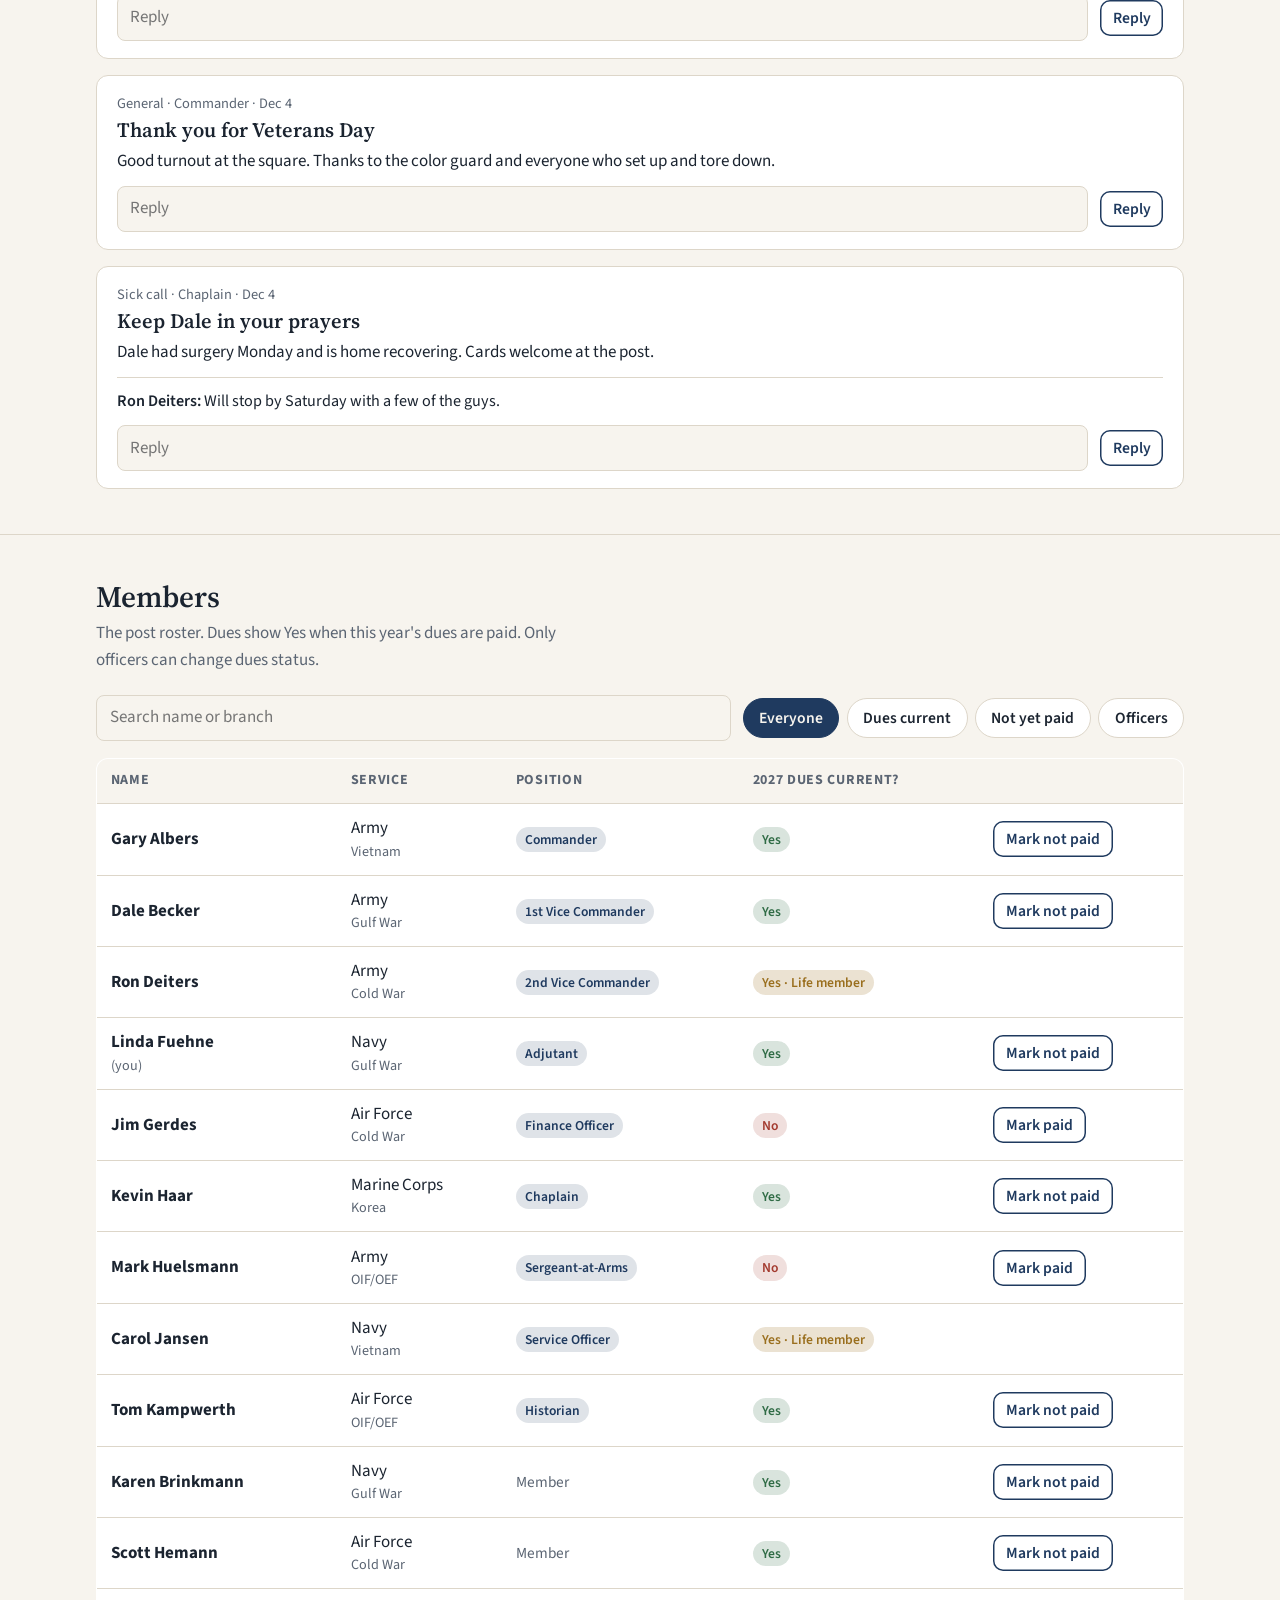
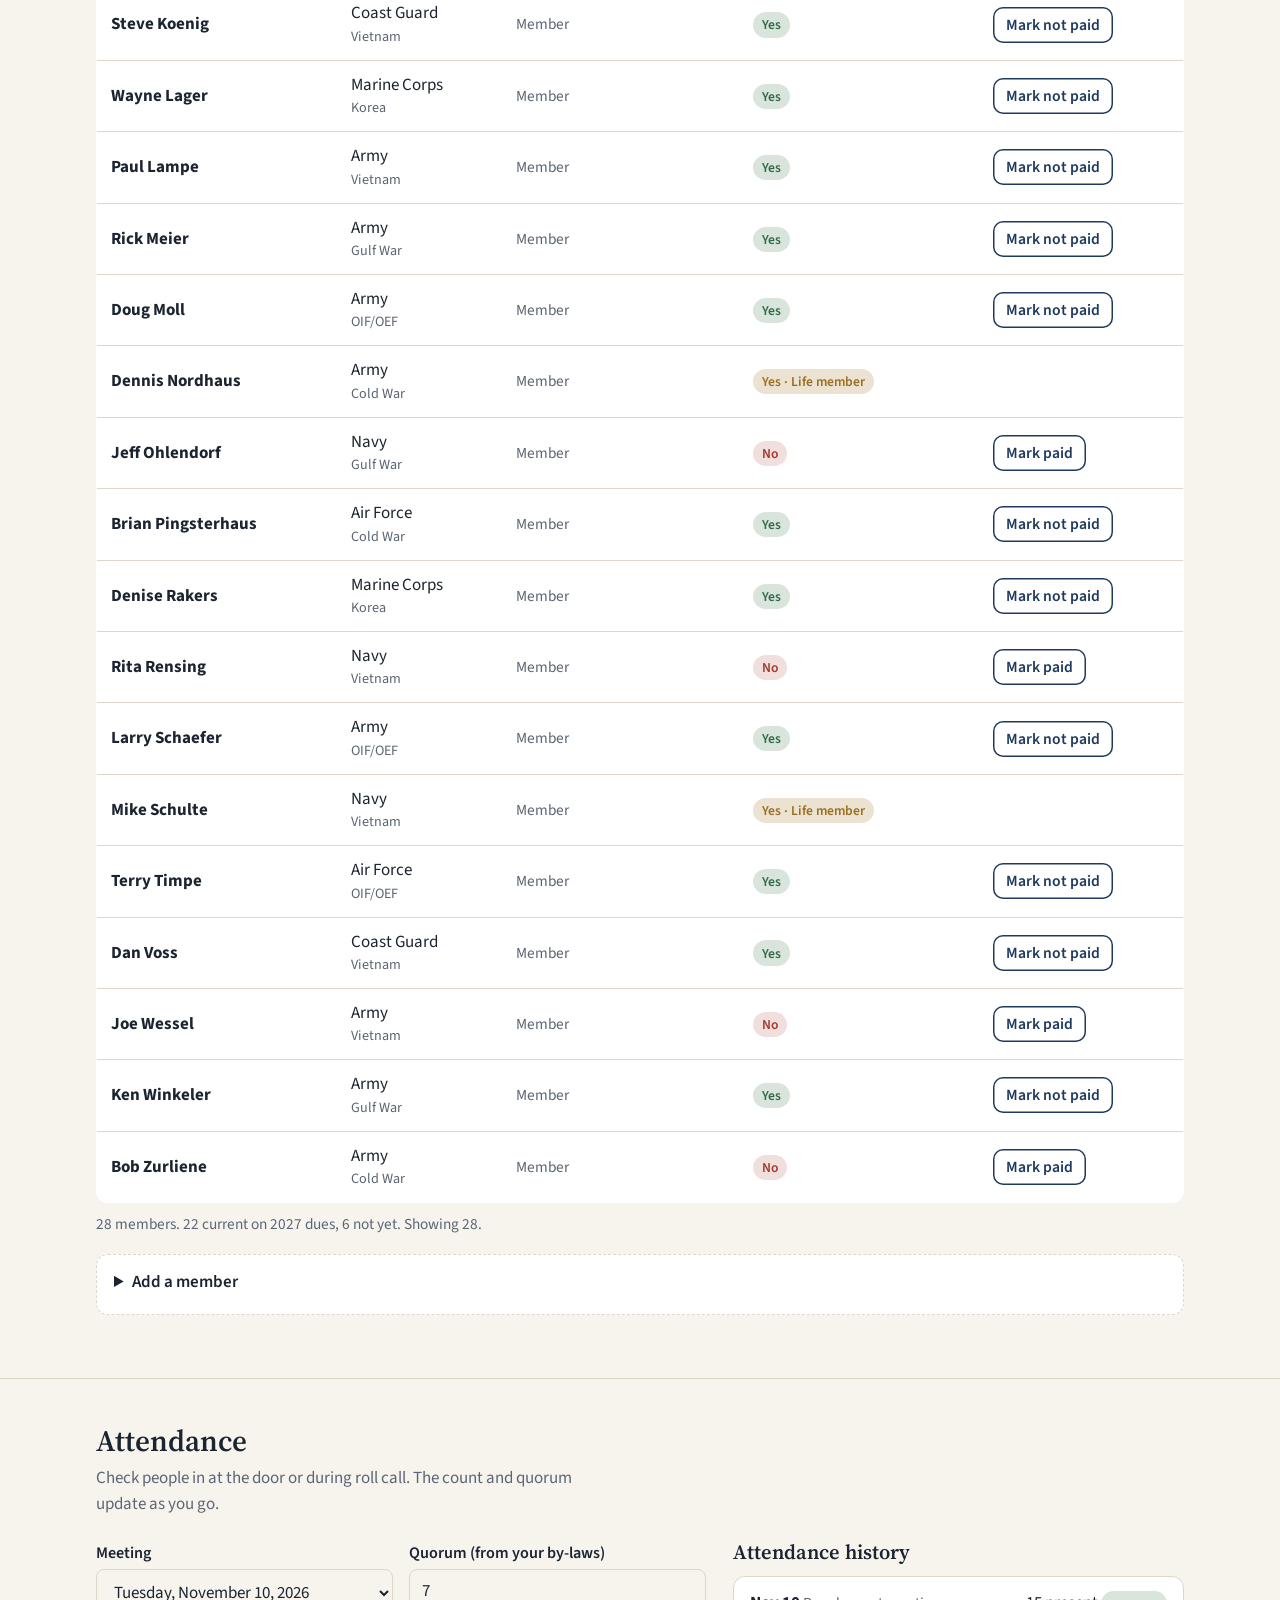
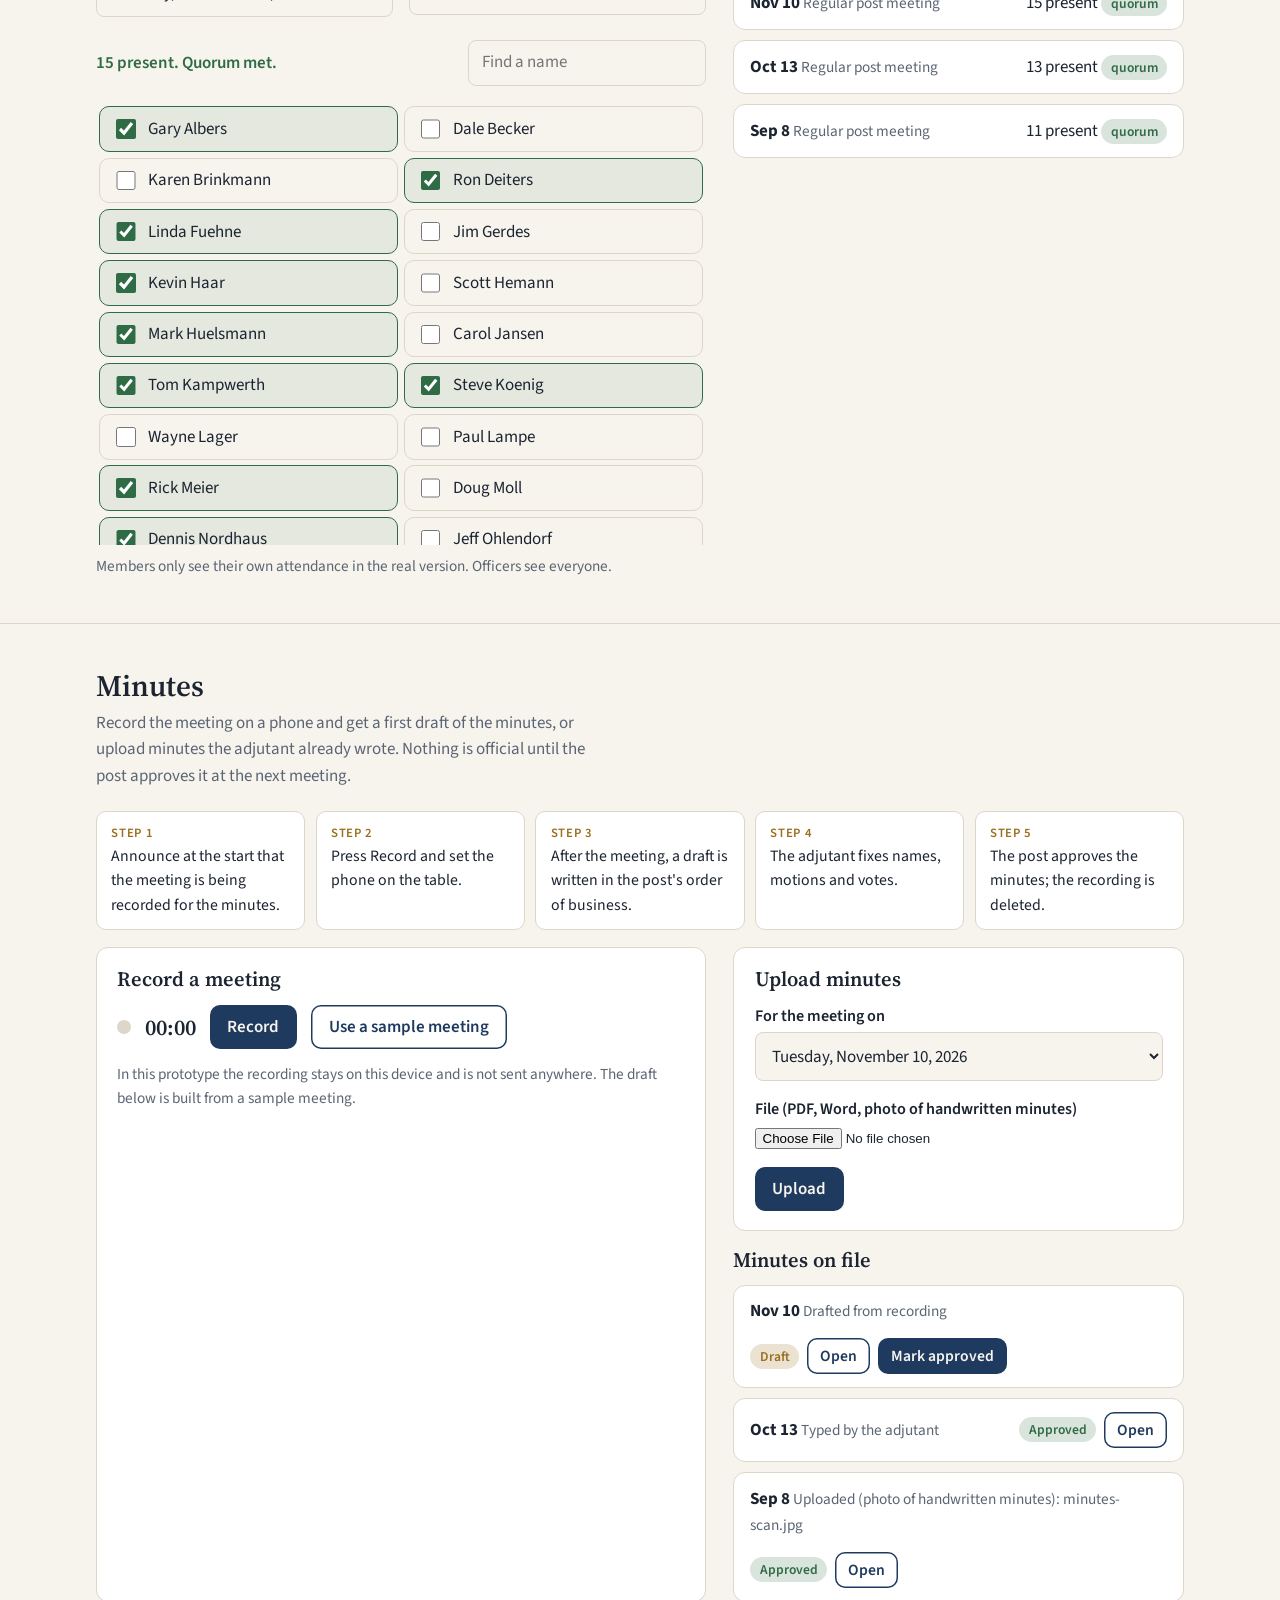
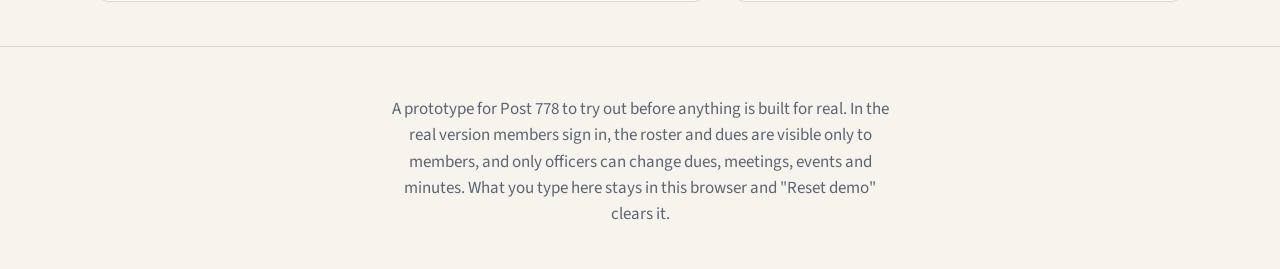
==== commit 49c74301: "Post 778 demo: phone layout (compact banner and settings, member cards, sticky attendance count) Co-" ====
--- a/demo_post778.html
+++ b/demo_post778.html
@@ -180,19 +180,44 @@
 }
 @media (prefers-reduced-motion: reduce) { .dot.on { animation: none; } }
 [hidden] { display: none !important; }
+.demo-set summary { cursor: pointer; font-weight: 600; color: var(--app); min-height: 36px; display: flex; align-items: center; }
+@media (min-width: 721px) { .demo-set summary { display: none; } }
+@media (max-width: 720px) {
+  .banner .long { display: none; }
+  .banner .wrap { padding-block: 0.35rem; }
+  .demo-set[open] .row { padding: 0.3rem 0 0.5rem; }
+  .demo-set[open] { width: 100%; }
+  .stat { padding: 0.7rem 0.6rem; }
+  .stat span { font-size: 0.8rem; display: block; line-height: 1.3; margin-top: 0.25rem; }
+  .checklist { max-height: none; overflow: visible; }
+  .app #at-bar { position: sticky; top: 60px; z-index: 4; background: var(--paper); padding: 0.45rem 0; border-bottom: 1px solid var(--line); gap: 0.35rem !important; }
+  .app #at-bar .quorum { margin: 0; font-size: 0.98rem; }
+  .app #at-search { max-width: none !important; min-height: 40px; padding-block: 0.4rem; }
+  .hero h1 { font-size: 2.1rem; }
+}
+@media (max-width: 640px) {
+  .table tr { display: grid; grid-template-columns: 1fr auto; grid-template-areas: "name pos" "svc dues" "svc act"; column-gap: 0.6rem; row-gap: 0.25rem; align-items: center; }
+  .table td:nth-child(1) { grid-area: name; }
+  .table td:nth-child(2) { grid-area: svc; font-size: 0.95rem; align-self: start; }
+  .table td:nth-child(3) { grid-area: pos; text-align: right; }
+  .table td:nth-child(4) { grid-area: dues; text-align: right; }
+  .table td.act { grid-area: act; text-align: right; padding-top: 0; }
+  .table td[colspan] { grid-column: 1 / -1; }
+  .table td:nth-child(3) .hint { display: none; }
+}
 </style>
 </head>
 <body>
 
 <div class="banner"><div class="wrap">
-<span><b>Prototype.</b> Every name, date and number here is sample data. Not an official American Legion or VFW website.</span>
-<span class="row" style="gap:0.5rem">
+<span><b>Prototype.</b> Sample data only.<span class="long"> Not an official American Legion or VFW website.</span></span>
+<details class="demo-set" id="demo-set"><summary>Demo settings</summary><span class="row" style="gap:0.5rem">
 <label for="org" class="hint" style="font-size:0.9rem">Show titles for</label>
 <select id="org"><option value="legion">American Legion</option><option value="vfw">VFW</option></select>
 <label for="role" class="hint" style="font-size:0.9rem">Viewing as</label>
 <select id="role"><option value="officer">Post officer</option><option value="member">Member</option></select>
 <button type="button" class="link" id="reset">Reset demo</button>
-</span>
+</span></details>
 </div></div>
 
 <nav class="subnav" aria-label="Sections"><div class="wrap">
@@ -224,8 +249,8 @@
 </div>
 <div class="stats" aria-label="Post at a glance">
 <div class="stat"><b id="s-members">0</b><span>members</span></div>
-<div class="stat"><b id="s-dues">0%</b><span>dues current</span></div>
-<div class="stat"><b id="s-events">0</b><span>events coming up</span></div>
+<div class="stat"><b id="s-dues">0%</b><span>dues paid</span></div>
+<div class="stat"><b id="s-events">0</b><span>events ahead</span></div>
 </div>
 </div>
 </div></section>
@@ -306,7 +331,7 @@
 <h2>Members</h2>
 <p class="lead" id="mem-lead">The post roster. Dues show Yes when this year's dues are paid. Only officers can change dues status.</p>
 <div class="toolbar">
-<input type="search" id="mem-q" placeholder="Search by name or service branch" aria-label="Search members">
+<input type="search" id="mem-q" placeholder="Search name or branch" aria-label="Search members">
 <div class="chips" role="group" aria-label="Filter by dues" id="mem-chips" style="margin:0">
 <button type="button" class="chip" aria-pressed="true" data-k="all">Everyone</button>
 <button type="button" class="chip" aria-pressed="false" data-k="yes">Dues current</button>
@@ -339,7 +364,7 @@
 <div><label class="f" for="at-meet">Meeting</label><select id="at-meet"></select></div>
 <div><label class="f" for="at-q">Quorum (from your by-laws)</label><input type="number" id="at-q" min="1" value="7"></div>
 </div>
-<div class="row" style="justify-content:space-between;margin-bottom:0.6rem"><p class="quorum" id="at-count" role="status"></p><input type="search" id="at-search" placeholder="Find a name" aria-label="Find a name" style="max-width:14rem"></div>
+<div class="row" id="at-bar" style="justify-content:space-between;margin-bottom:0.6rem"><p class="quorum" id="at-count" role="status"></p><input type="search" id="at-search" placeholder="Find a name" aria-label="Find a name" style="max-width:14rem"></div>
 <div class="checklist" id="at-list"></div>
 <p class="hint" style="margin-top:0.6rem">Members only see their own attendance in the real version. Officers see everyone.</p>
 </div>
@@ -710,6 +735,7 @@
   }
   $("home-btn").onclick = () => { if (history.length > 1 && location.hash.startsWith("#/")) history.back(); else location.hash = ""; };
   document.querySelectorAll("[data-go]").forEach(a => a.addEventListener("click", e => { if (phone.matches) { e.preventDefault(); location.hash = "#/" + a.dataset.go; } }));
+  $("demo-set").open = !phone.matches;
   addEventListener("hashchange", route); phone.addEventListener("change", route);
   renderAll(); route();
 })();
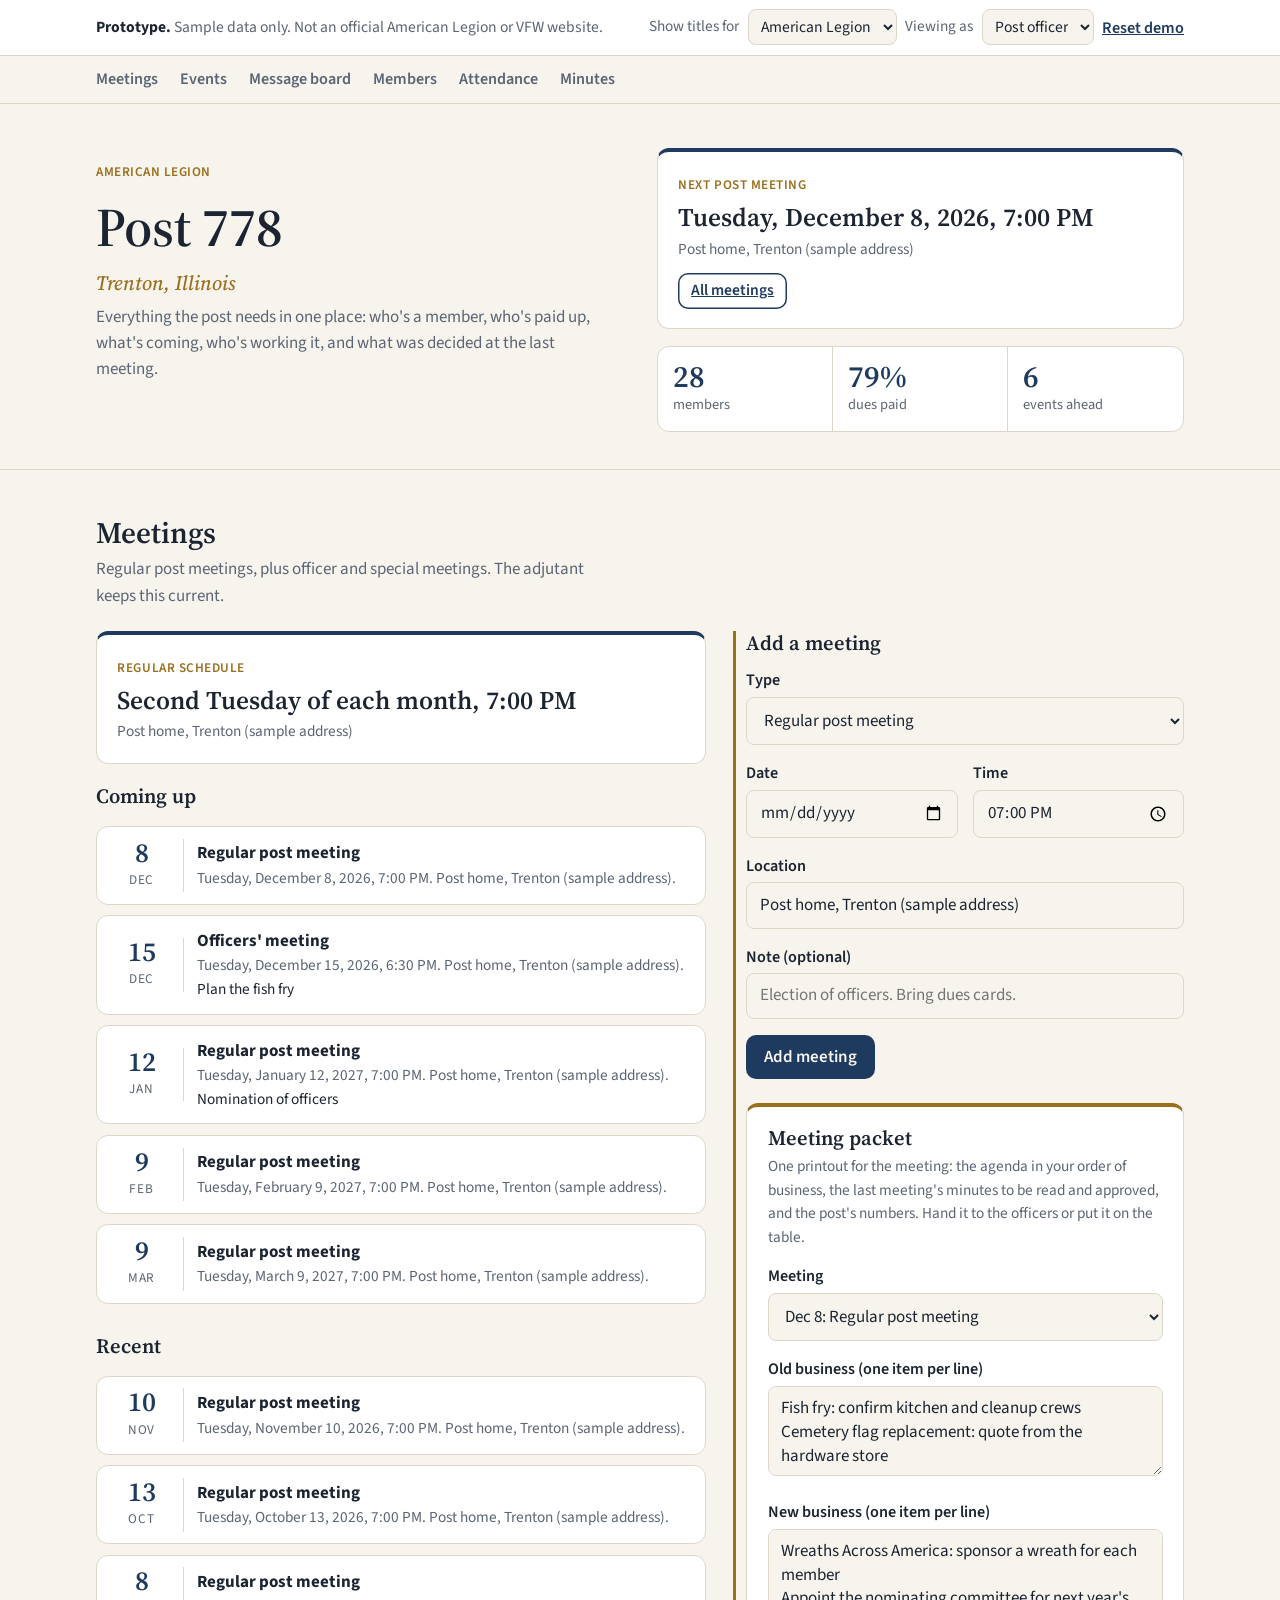
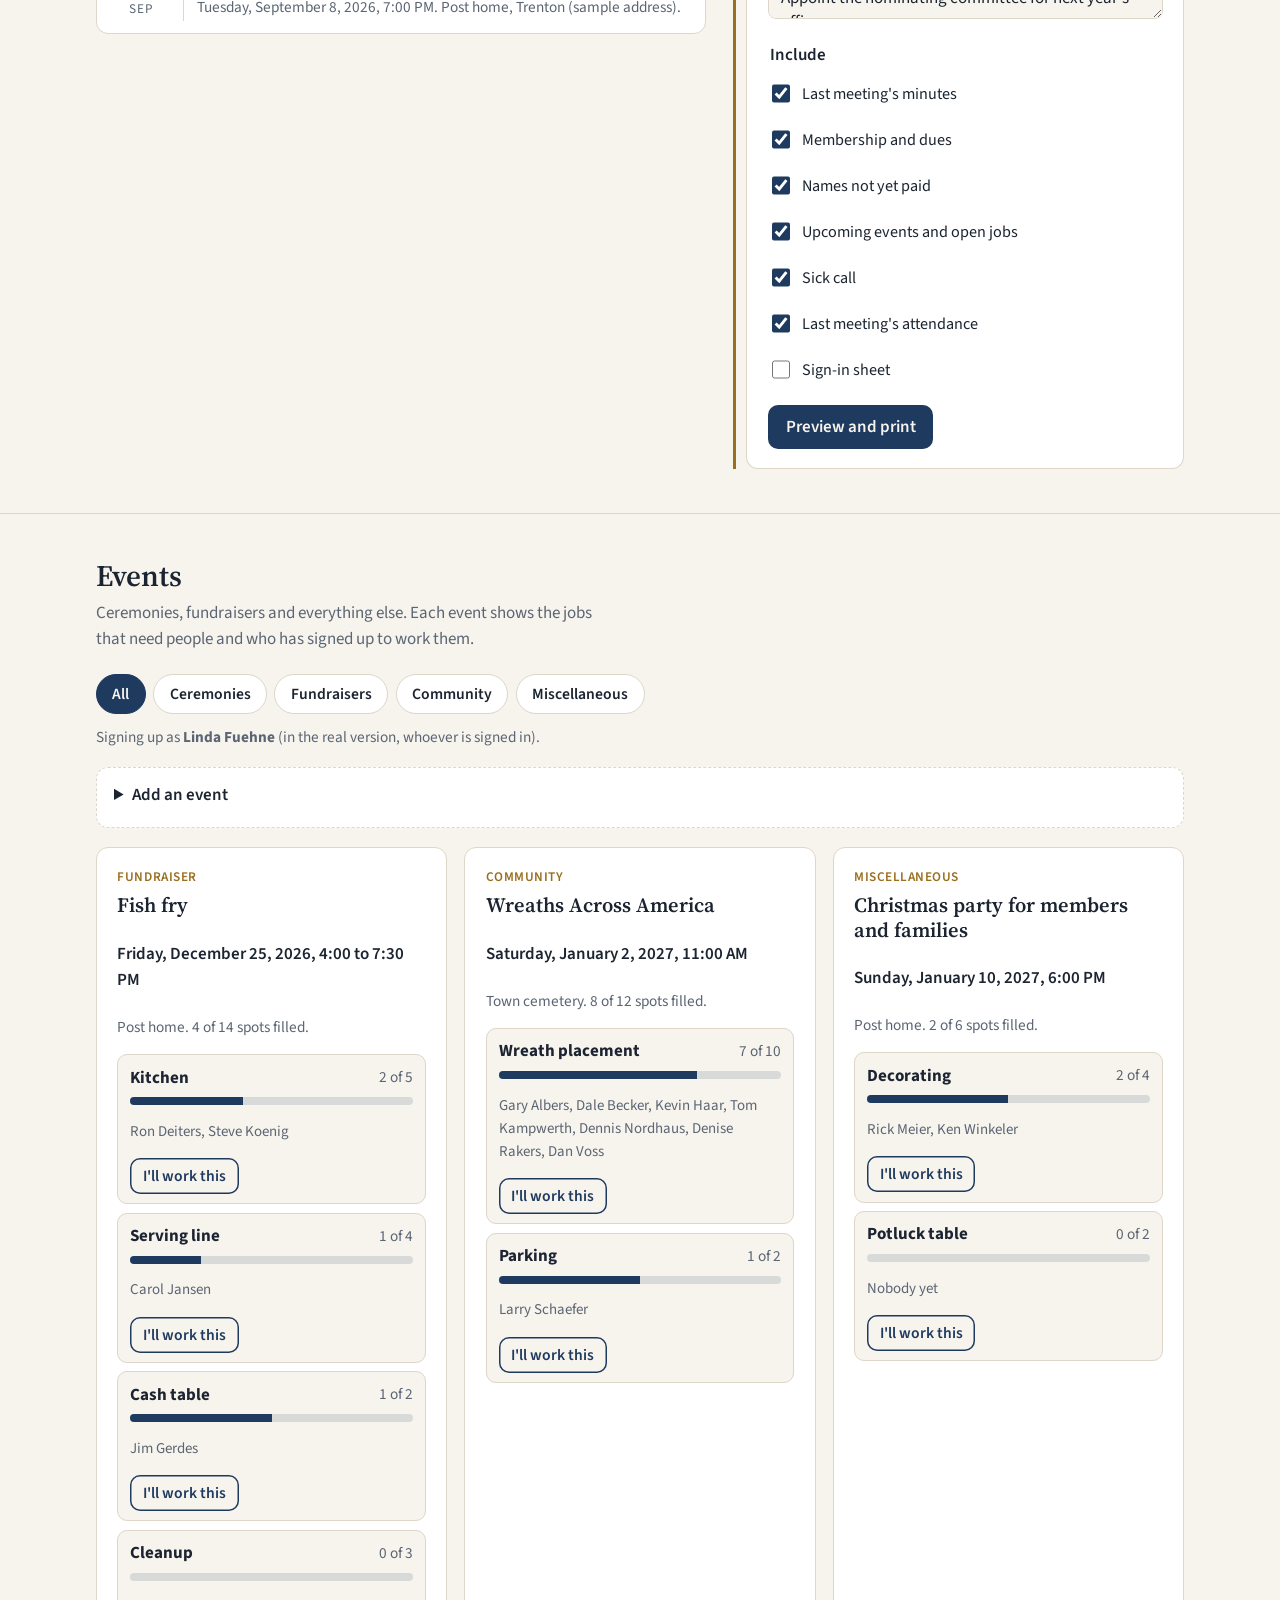
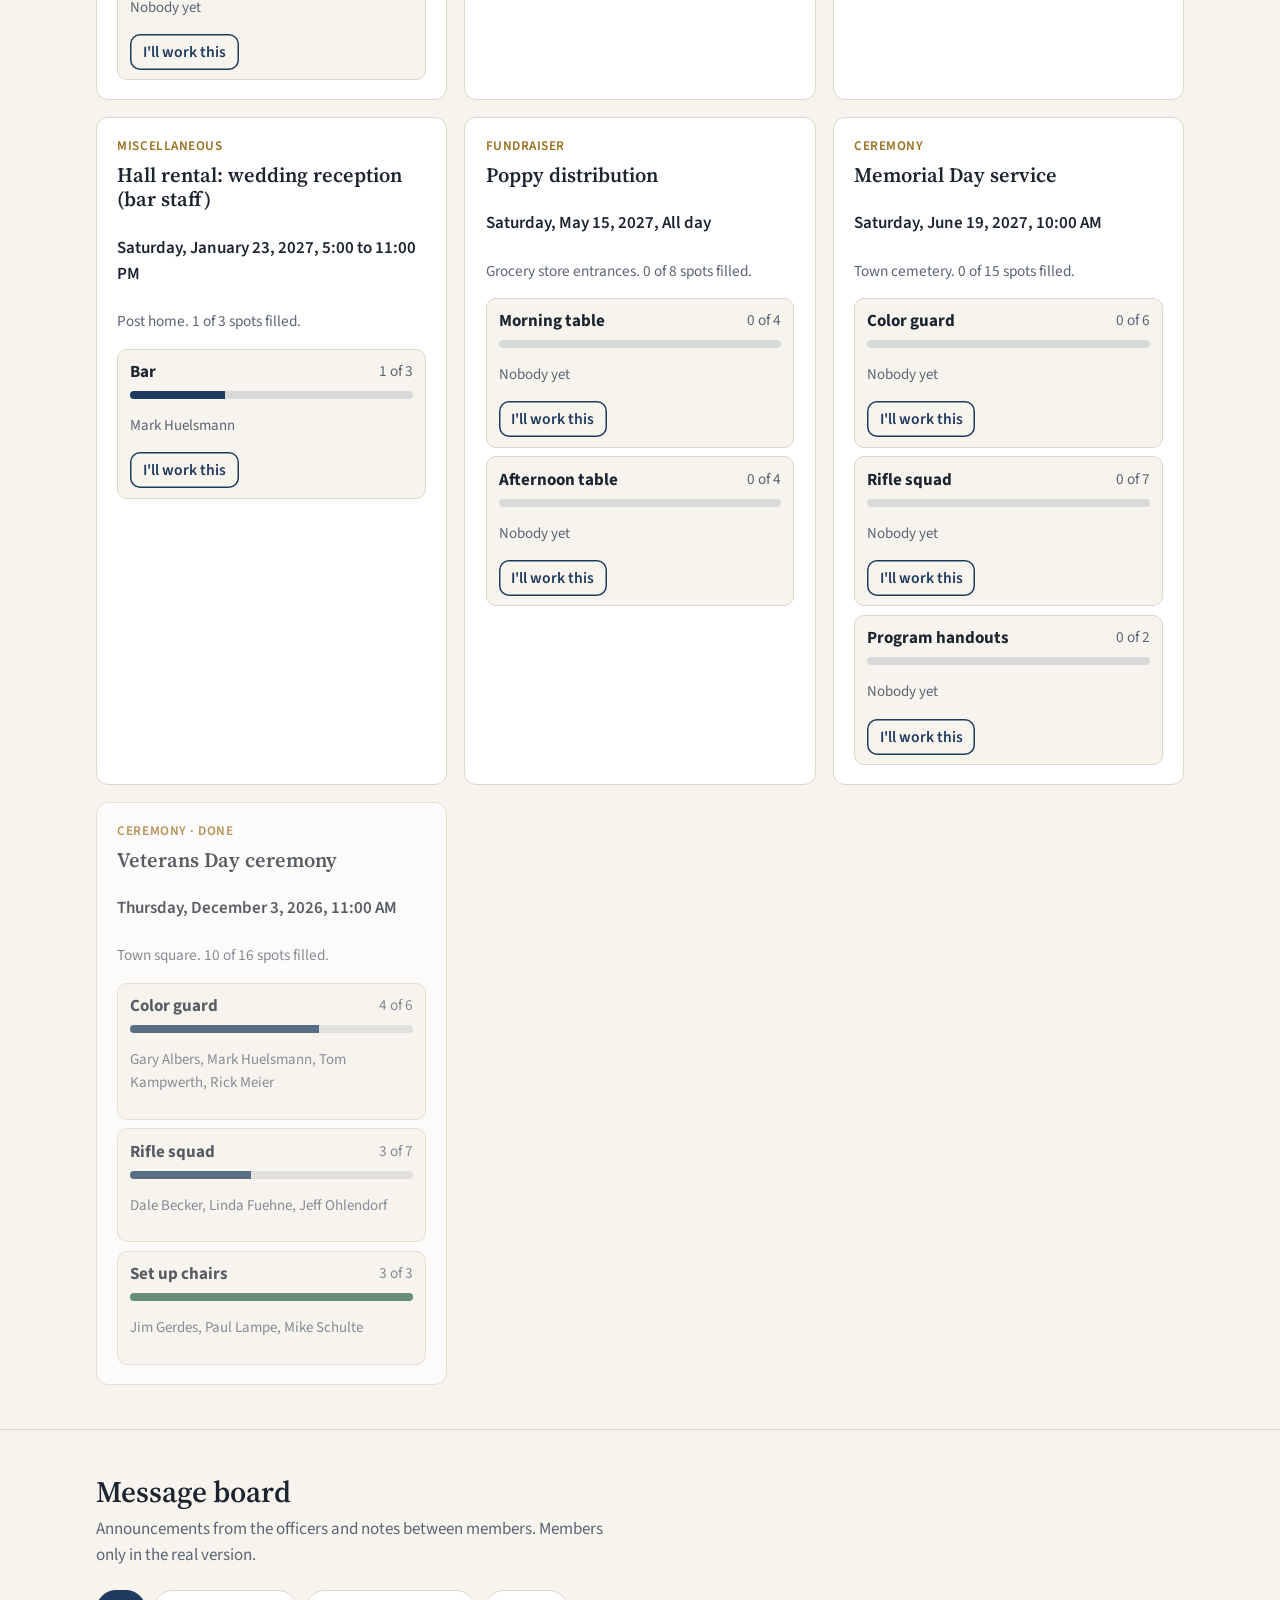
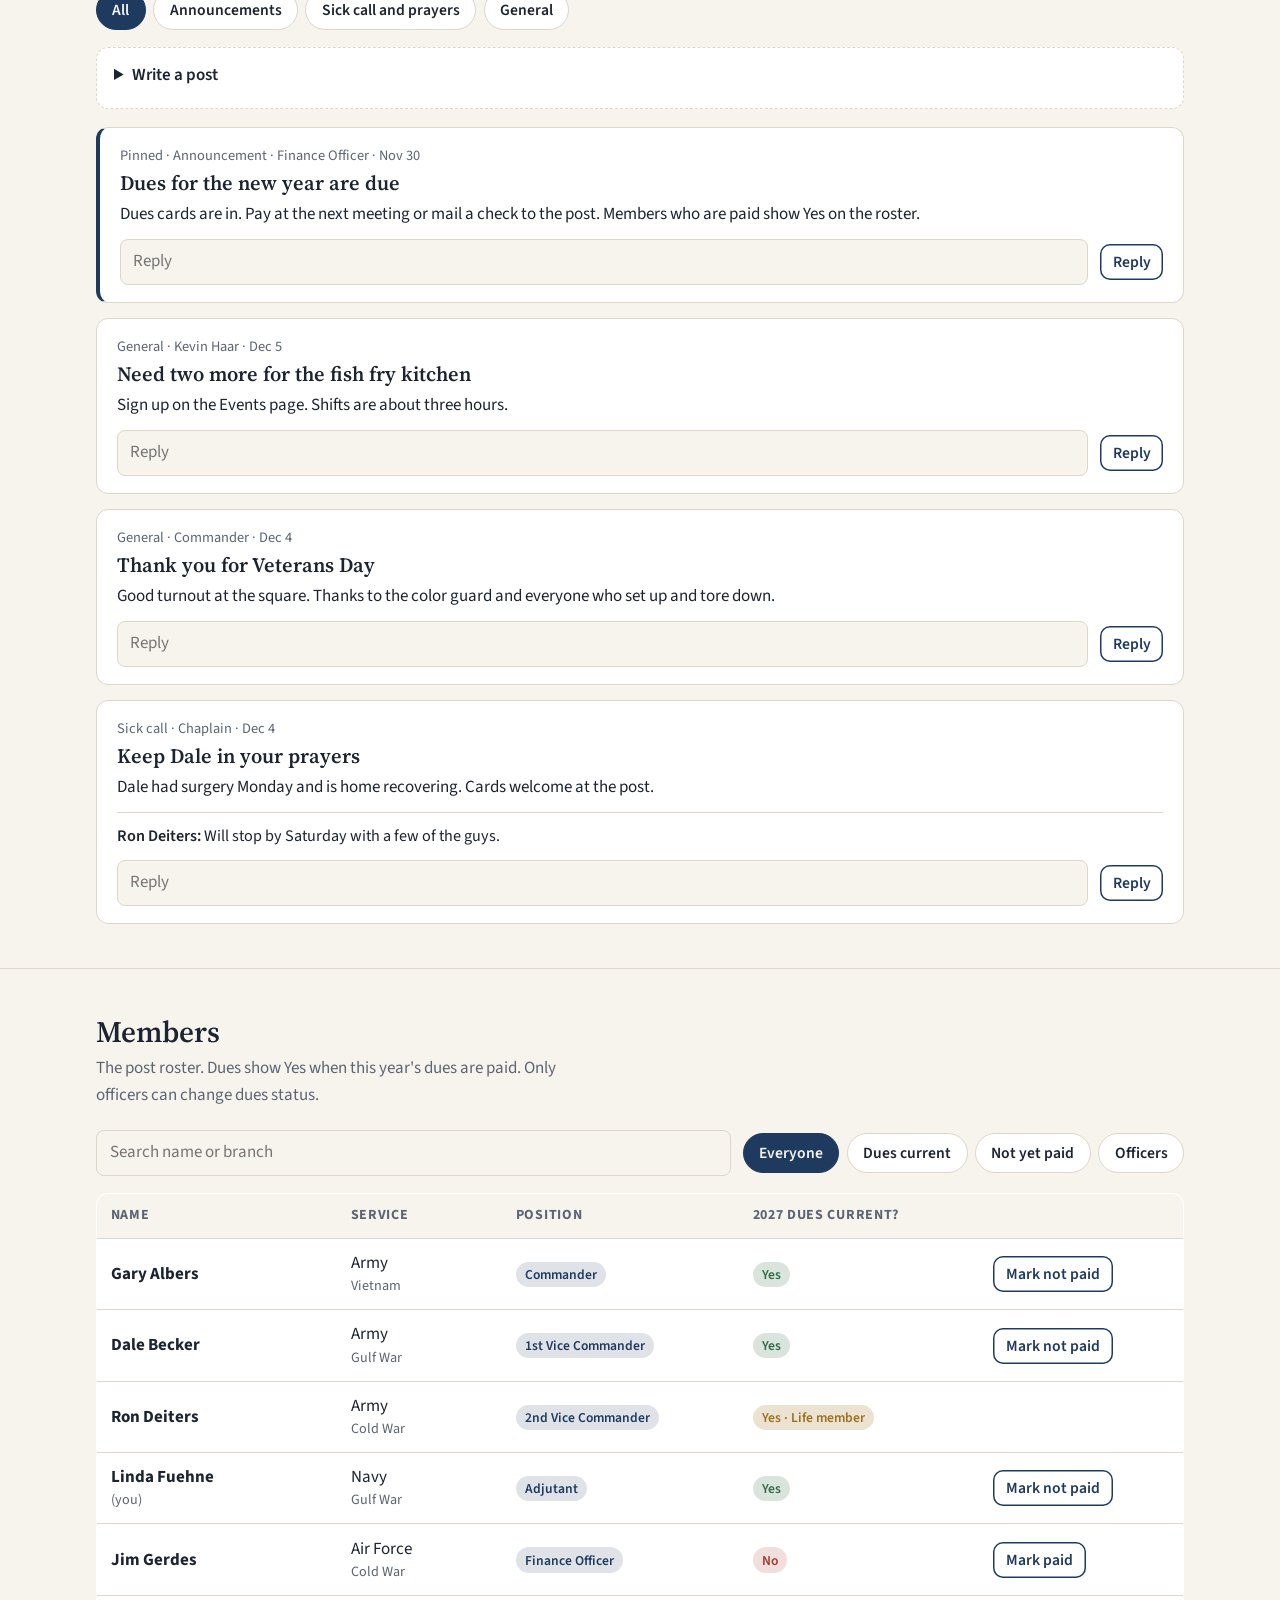
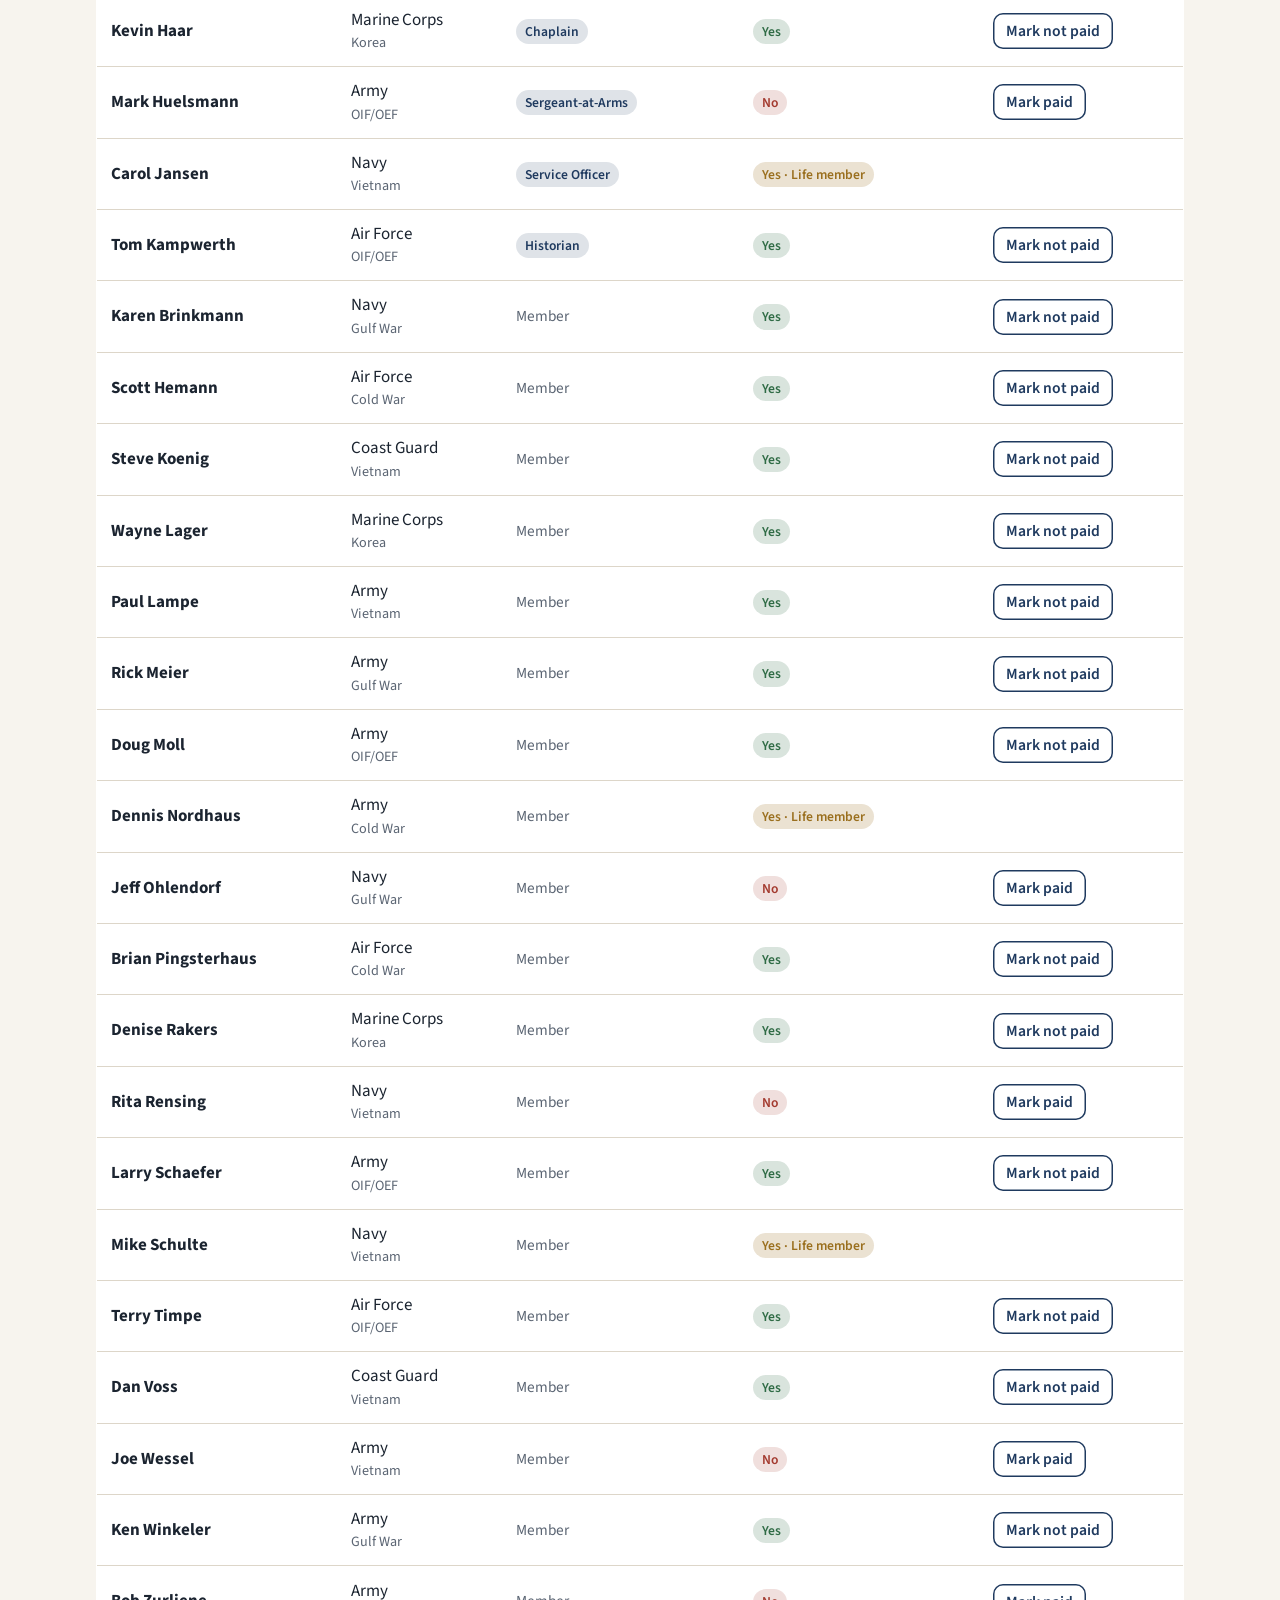
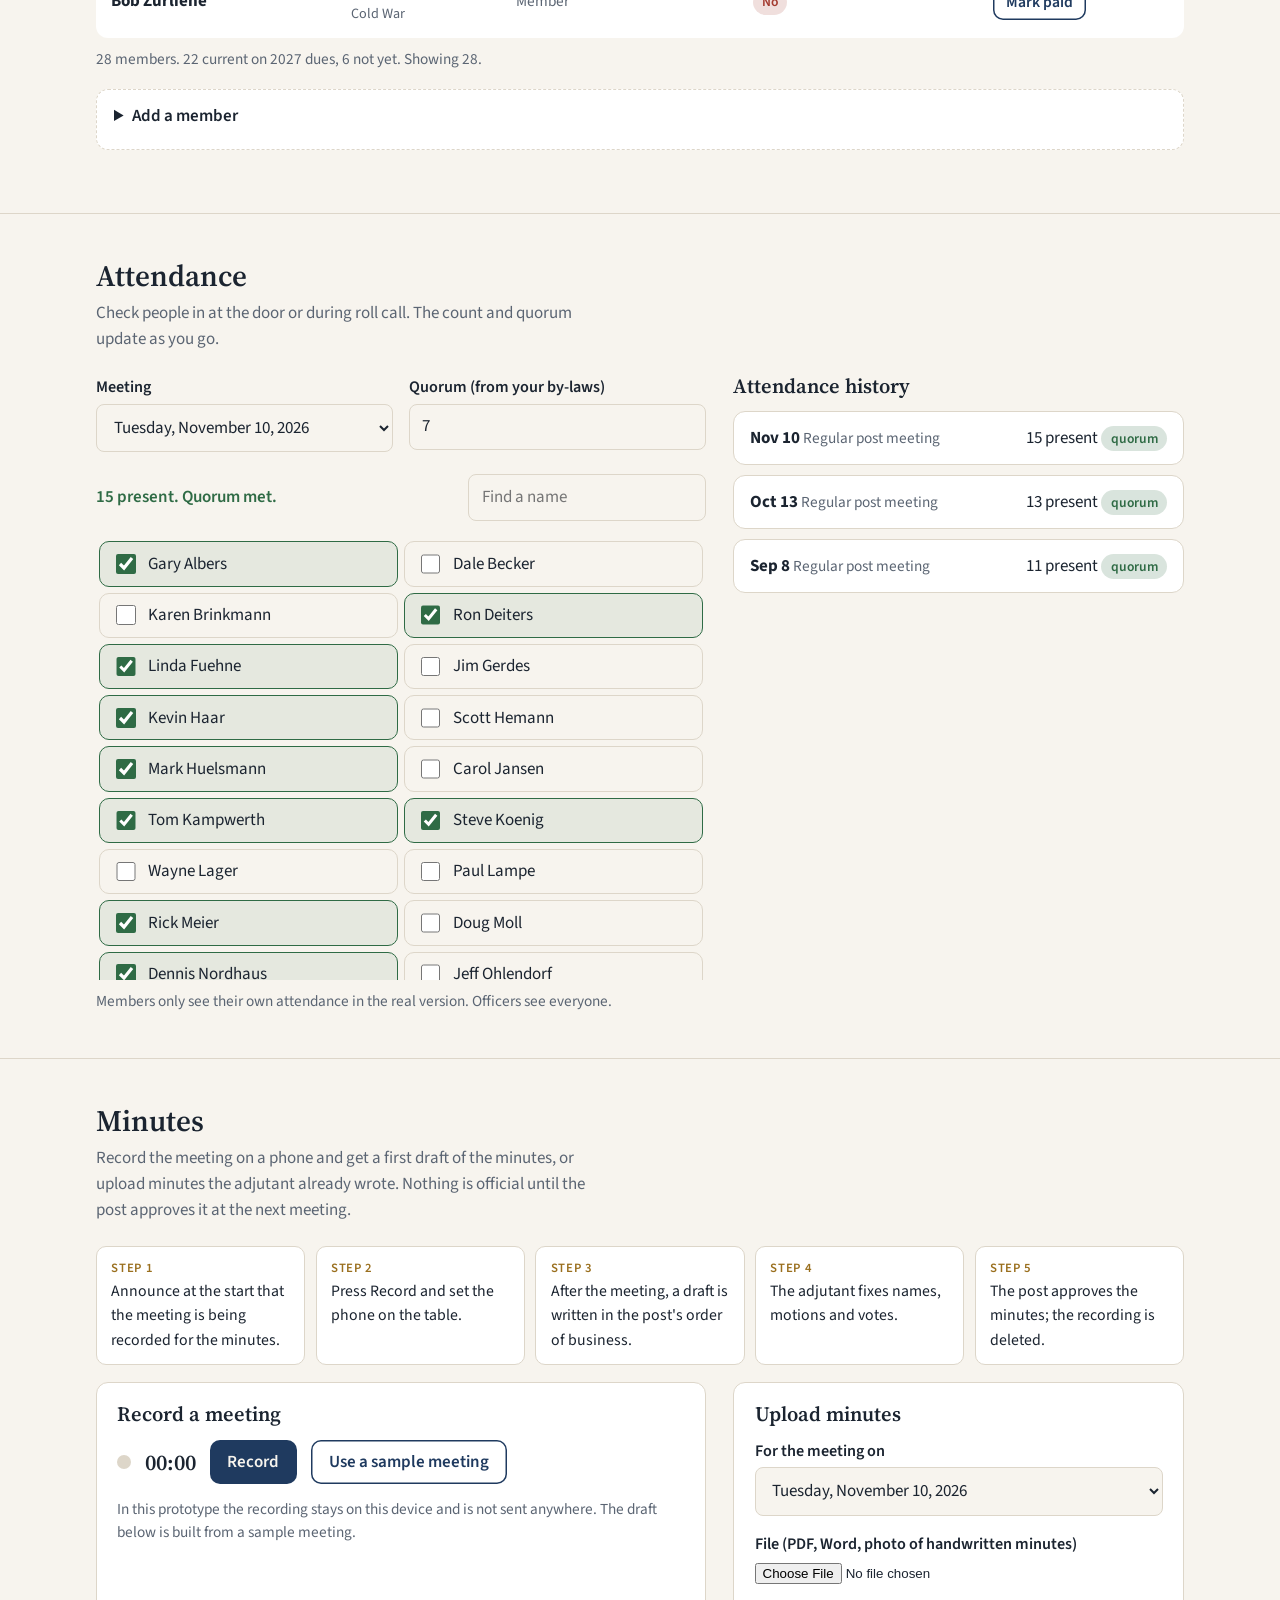
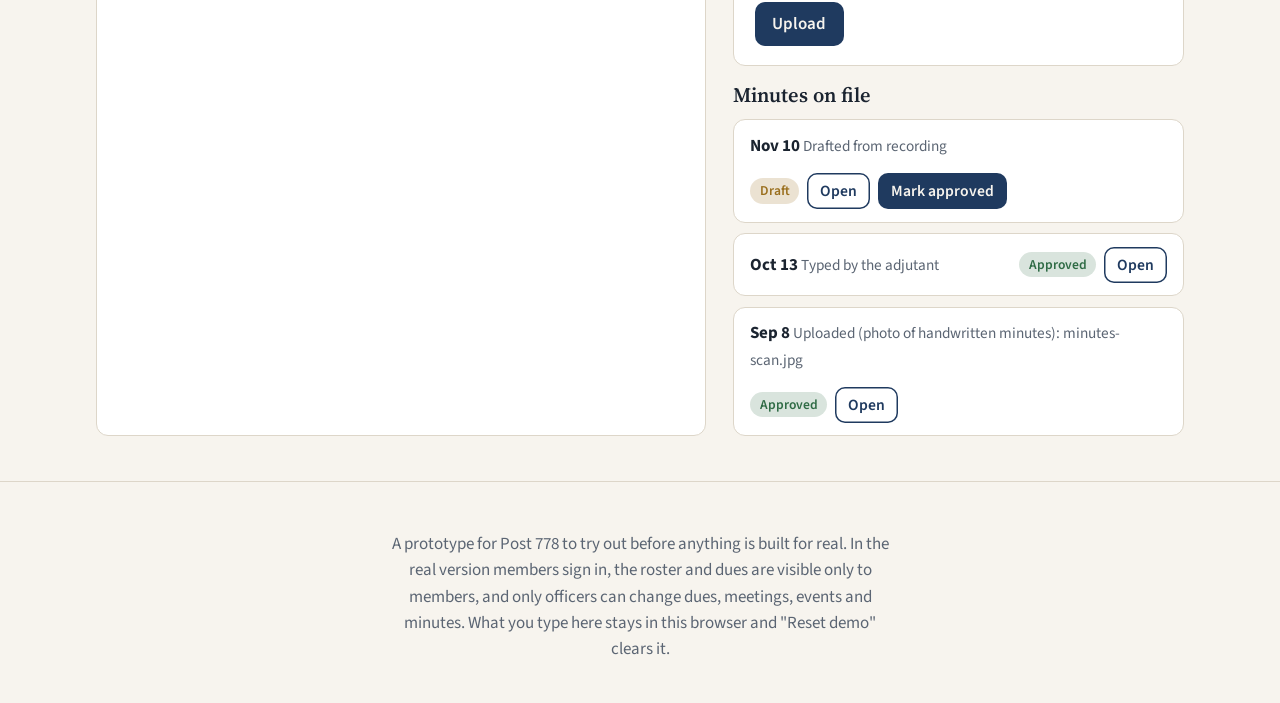
==== commit 49cf20a7: "Post 778 demo: printable meeting packet (agenda in order of business, last minutes, dues, events, si" ====
--- a/demo_post778.html
+++ b/demo_post778.html
@@ -180,6 +180,40 @@
 }
 @media (prefers-reduced-motion: reduce) { .dot.on { animation: none; } }
 [hidden] { display: none !important; }
+.pk-opts { display: grid; gap: 0.35rem; grid-template-columns: repeat(auto-fill, minmax(min(100%, 14rem), 1fr)); }
+.pk-opts label { display: flex; gap: 0.5rem; align-items: center; min-height: 40px; font-size: 0.95rem; }
+.pk-opts input { width: 1.1rem; height: 1.1rem; accent-color: var(--app); }
+#pk-wrap { position: fixed; inset: 0; z-index: 50; background: #E9E6E0; overflow: auto; }
+.pk-bar { position: sticky; top: 0; display: flex; justify-content: space-between; align-items: center; gap: 0.6rem; padding: 0.6rem 16px; background: var(--surface); border-bottom: 1px solid var(--line); color: var(--ink); }
+#packet { background: #fff; color: #111; max-width: 8.5in; margin: 1rem auto 2rem; padding: 0.7in 0.75in; box-shadow: 0 2px 14px rgba(0,0,0,.15); font: 11.5pt/1.45 Georgia, "Source Serif 4", serif; }
+@media (max-width: 720px) { #packet { margin: 0; padding: 1.1rem 16px 2rem; box-shadow: none; font-size: 11pt; } }
+#packet h1 { font: 700 17pt/1.2 Georgia, serif; margin: 0; text-align: center; letter-spacing: 0.02em; }
+#packet .pk-sub { text-align: center; margin: 0.25rem 0 0; }
+#packet .pk-when { text-align: center; font-weight: 700; margin: 0.4rem 0 1rem; padding-bottom: 0.7rem; border-bottom: 2px solid #111; }
+#packet h2 { font: 700 12.5pt Georgia, serif; text-transform: uppercase; letter-spacing: 0.06em; margin: 1.3rem 0 0.45rem; padding-bottom: 0.2rem; border-bottom: 1px solid #999; }
+#packet ol.pk-agenda { margin: 0; padding-left: 1.6rem; }
+#packet ol.pk-agenda li { margin: 0.18rem 0; }
+#packet ol.pk-agenda ul { margin: 0.15rem 0 0.25rem; padding-left: 1.2rem; list-style: "\2610  "; }
+#packet table { width: 100%; border-collapse: collapse; font-size: 10.5pt; }
+#packet th, #packet td { border: 1px solid #999; padding: 0.25rem 0.45rem; text-align: left; vertical-align: top; }
+#packet th { background: #eee; }
+#packet .pk-min { white-space: pre-wrap; border: 1px solid #bbb; padding: 0.6rem 0.8rem; }
+#packet .pk-note { font-size: 9.5pt; color: #444; margin: 0.3rem 0 0; }
+#packet .pk-sign td { height: 1.55rem; }
+#packet .pk-motion { margin-top: 0.6rem; font-size: 10.5pt; }
+#packet .pk-foot { margin-top: 1.6rem; padding-top: 0.4rem; border-top: 1px solid #999; font-size: 9pt; color: #444; display: flex; justify-content: space-between; gap: 1rem; flex-wrap: wrap; }
+#packet .pk-break { break-before: page; }
+@media print {
+  @page { size: letter; margin: 0.6in; }
+  body { background: #fff !important; }
+  body > *:not(#pk-wrap) { display: none !important; }
+  #pk-wrap { position: static; display: block !important; background: #fff; overflow: visible; }
+  .pk-bar { display: none !important; }
+  #packet { box-shadow: none; margin: 0; padding: 0; max-width: none; }
+  #packet h2 { break-after: avoid; }
+  #packet tr, #packet li, #packet .pk-keep { break-inside: avoid; }
+  #packet thead { display: table-header-group; }
+}
 .demo-set summary { cursor: pointer; font-weight: 600; color: var(--app); min-height: 36px; display: flex; align-items: center; }
 @media (min-width: 721px) { .demo-set summary { display: none; } }
 @media (max-width: 720px) {
@@ -277,6 +311,26 @@
 <div><label class="f" for="mt-note">Note (optional)</label><input type="text" id="mt-note" placeholder="Election of officers. Bring dues cards."></div>
 <div class="row"><button class="btn" type="submit">Add meeting</button><p class="ok" id="mt-ok" role="status"></p></div>
 </form>
+<div class="card" id="pk-card" style="margin-top:1.4rem;border-top:4px solid var(--gold)">
+<h3>Meeting packet</h3>
+<p class="hint" style="margin:0.3rem 0 0.8rem">One printout for the meeting: the agenda in your order of business, the last meeting's minutes to be read and approved, and the post's numbers. Hand it to the officers or put it on the table.</p>
+<form class="form" id="pk-form" novalidate>
+<div><label class="f" for="pk-meet">Meeting</label><select id="pk-meet"></select></div>
+<div><label class="f" for="pk-old">Old business (one item per line)</label><textarea id="pk-old" placeholder="Fish fry: final count of workers&#10;Flag replacement at the cemetery"></textarea></div>
+<div><label class="f" for="pk-new">New business (one item per line)</label><textarea id="pk-new" placeholder="Wreaths Across America sponsorship&#10;Nominating committee for officers"></textarea></div>
+<fieldset style="border:0;padding:0;margin:0"><legend class="f" style="font-weight:600;margin-bottom:0.3rem">Include</legend>
+<div class="pk-opts">
+<label><input type="checkbox" id="pk-min" checked> Last meeting's minutes</label>
+<label><input type="checkbox" id="pk-dues" checked> Membership and dues</label>
+<label><input type="checkbox" id="pk-unpaid" checked> Names not yet paid</label>
+<label><input type="checkbox" id="pk-ev" checked> Upcoming events and open jobs</label>
+<label><input type="checkbox" id="pk-sick" checked> Sick call</label>
+<label><input type="checkbox" id="pk-att" checked> Last meeting's attendance</label>
+<label><input type="checkbox" id="pk-sign"> Sign-in sheet</label>
+</div></fieldset>
+<div class="row"><button class="btn" type="submit">Preview and print</button><p class="ok" id="pk-ok" role="status"></p></div>
+</form>
+</div>
 </div>
 </div>
 </div></section>
@@ -421,6 +475,10 @@
 <p>A prototype for Post 778 to try out before anything is built for real. In the real version members sign in, the roster and dues are visible only to members, and only officers can change dues, meetings, events and minutes. What you type here stays in this browser and "Reset demo" clears it.</p>
 </div></section>
 
+<div id="pk-wrap" hidden>
+<div class="pk-bar"><b>Meeting packet preview</b><span class="row" style="gap:0.5rem"><button type="button" class="btn small" id="pk-print">Print</button><button type="button" class="btn small ghost" id="pk-close">Close</button></span></div>
+<article id="packet"></article>
+</div>
 <dialog id="dlg" aria-labelledby="dlg-t"><div>
 <h3 id="dlg-t"></h3>
 <div id="dlg-b"></div>
@@ -470,6 +528,8 @@
     }));
     const md = meetingDates();
     const meetings = md.map((d, i) => ({ id: i + 1, d, t: "19:00", w: "Post home, Trenton (sample address)", k: "Regular post meeting", note: i === 4 ? "Nomination of officers" : "" }));
+    const nx = meetings.find(m => parse(m.d) >= today);
+    if (nx) { nx.old = "Fish fry: confirm kitchen and cleanup crews\nCemetery flag replacement: quote from the hardware store"; nx.neu = "Wreaths Across America: sponsor a wreath for each member\nAppoint the nominating committee for next year's officers"; }
     meetings.push({ id: 99, d: plusDays(9), t: "18:30", w: "Post home, Trenton (sample address)", k: "Officers' meeting", note: "Plan the fish fry" });
     const att = {};
     const pastIds = meetings.filter(m => parse(m.d) < today).map(m => m.id);
@@ -721,7 +781,78 @@
   $("role").onchange = () => { S.role = $("role").value; save(); renderAll(); };
   $("reset").onclick = () => { try { localStorage.removeItem(KEY); } catch { } S = seed(); T = TITLES[S.org]; $("org").value = S.org; $("role").value = S.role; $("draft-box").hidden = true; $("rec-audio").hidden = true; renderAll(); };
 
-  function renderAll() { renderHome(); renderMeetings(); renderEvents(); renderBoard(); renderMembers(); renderAttendance(); renderMinutes(); applyRole(); }
+  // ---- meeting packet: agenda + last minutes + post numbers, printable
+  const ORDER = o => o === "legion"
+    ? ["Call to order", "Opening ceremonies: prayer by the Chaplain, Pledge of Allegiance, POW/MIA empty chair", "Roll call of officers", "Reading and approval of the minutes of the last meeting", "FIN report and bills to be paid", "Membership report", "Committee reports", "Sick call and relief", "SVC report", "Old business", "New business", "Good of The American Legion", "Closing ceremonies", "Adjournment"]
+    : ["Call to order", "Opening ceremonies: prayer by the Chaplain, Pledge of Allegiance", "Roll call of officers", "Reading and approval of the minutes of the last meeting", "FIN report and bills to be paid", "Membership report", "Committee reports", "Sick call and relief", "SVC report", "Old business", "New business", "Good of the Order", "Closing ceremonies", "Adjournment"];
+  function packetMeetings() {
+    const sel = $("pk-meet"), cur = sel.value;
+    const list = S.meetings.slice().sort((a, b) => a.d.localeCompare(b.d)).filter(m => parse(m.d) >= today).concat(regular().filter(m => parse(m.d) < today).slice(0, 2));
+    sel.innerHTML = list.map(m => `<option value="${m.id}">${esc(fmtShort(m.d))}: ${esc(m.k)}${parse(m.d) < today ? " (past)" : ""}</option>`).join("");
+    if (cur && list.some(m => String(m.id) === cur)) sel.value = cur;
+    else { const r = list.find(m => m.k === "Regular post meeting"); if (r) sel.value = r.id; }
+    loadItems();
+  }
+  function loadItems() { const m = S.meetings.find(x => x.id === +$("pk-meet").value); $("pk-old").value = (m && m.old) || ""; $("pk-new").value = (m && m.neu) || ""; }
+  $("pk-meet").onchange = loadItems;
+  const lines = v => v.split("\n").map(x => x.trim()).filter(Boolean);
+  function buildPacket(m) {
+    const prev = S.meetings.filter(x => x.k === "Regular post meeting" && x.d < m.d).sort((a, b) => b.d.localeCompare(a.d))[0];
+    const mins = prev && S.minutes.filter(x => x.mid === prev.id).sort((a, b) => (b.st === "approved") - (a.st === "approved") || b.id - a.id)[0];
+    const old = lines($("pk-old").value), neu = lines($("pk-new").value), on = id => $(id).checked;
+    const sub = t => t.replace("FIN", T.fin + "'s").replace("SVC", T.svc + "'s");
+    const agenda = ORDER(S.org).map(t => {
+      const items = t === "Old business" ? old : t === "New business" ? neu : [];
+      const extra = t.startsWith("Reading and approval") && prev ? ` (${fmtShort(prev.d)}; see attached)` : "";
+      return `<li>${esc(sub(t))}${esc(extra)}${items.length ? `<ul>${items.map(i => `<li>${esc(i)}</li>`).join("")}</ul>` : ""}</li>`;
+    }).join("");
+    let h = `<h1>${esc(T.name)} Post 778</h1><p class="pk-sub">Trenton, Illinois</p>
+      <p class="pk-when">${esc(m.k)} · ${esc(fmtDay(m.d))}, ${esc(fmtTime(m.t))}<br><span style="font-weight:400">${esc(m.w)}</span></p>
+      <h2>Agenda</h2><ol class="pk-agenda">${agenda}</ol>`;
+    if (on("pk-dues")) {
+      const cur = S.members.filter(x => x.d !== "no"), life = S.members.filter(x => x.d === "life").length, unpaid = S.members.filter(x => x.d === "no");
+      h += `<div class="pk-keep"><h2>Membership and dues</h2><table><tr><th>Members on the roster</th><td>${S.members.length}</td></tr><tr><th>${duesYear} dues current</th><td>${cur.length} (${Math.round(100 * cur.length / Math.max(1, S.members.length))}%), including ${life} life members</td></tr><tr><th>Not yet paid</th><td>${unpaid.length}${on("pk-unpaid") && unpaid.length ? ": " + unpaid.map(x => esc(x.n)).join(", ") : ""}</td></tr></table></div>`;
+    }
+    if (on("pk-att") && prev) {
+      const n = (S.att[prev.id] || []).length;
+      h += `<h2>Last meeting's attendance</h2><p style="margin:0">${esc(fmtDay(prev.d))}: ${n} present${n >= S.quorum ? ", quorum met" : `, quorum (${S.quorum}) not met`}.</p>`;
+    }
+    if (on("pk-ev")) {
+      const end = new Date(parse(m.d)); end.setDate(end.getDate() + 75);
+      const evs = S.events.filter(e => parse(e.d) >= parse(m.d) && parse(e.d) <= end).sort((a, b) => a.d.localeCompare(b.d));
+      h += `<div class="pk-keep"><h2>Upcoming events and open jobs</h2>` + (evs.length ? `<table><thead><tr><th>Date</th><th>Event</th><th>Still needed</th></tr></thead>${evs.map(e => {
+        const gaps = e.shifts.filter(s => s[2].length < s[1]).map(s => `${s[0]}: ${s[1] - s[2].length}`);
+        return `<tr><td>${esc(fmtShort(e.d))}, ${esc(e.time)}</td><td>${esc(e.t)}<br><span class="pk-note">${esc(e.w)}</span></td><td>${gaps.length ? esc(gaps.join("; ")) : "Fully staffed"}</td></tr>`; }).join("")}</table>` : `<p style="margin:0">No events in the next 75 days.</p>`) + `</div>`;
+    }
+    if (on("pk-sick")) {
+      const since = new Date(parse(m.d)); since.setDate(since.getDate() - 45);
+      const sick = S.posts.filter(p => p.k === "Sick call" && parse(p.d) >= since);
+      h += `<h2>Sick call</h2>` + (sick.length ? `<ul style="margin:0;padding-left:1.2rem">${sick.map(p => `<li>${esc(p.t)}: ${esc(p.x)}</li>`).join("")}</ul>` : `<p style="margin:0">None reported on the message board.</p>`);
+    }
+    if (on("pk-min")) {
+      h += `<h2 class="pk-break">Minutes of the last meeting${prev ? ", " + esc(fmtDay(prev.d)) : ""}</h2>`;
+      if (!prev) h += `<p>No earlier meeting on file.</p>`;
+      else if (!mins) h += `<p>No minutes on file for this meeting yet.</p>`;
+      else if (mins.text) h += `<p class="pk-note" style="margin-bottom:0.5rem">${mins.st === "approved" ? "Approved by the post." : "Draft, to be read and approved at this meeting."}</p><div class="pk-min">${esc(mins.text)}</div>
+        <p class="pk-motion">Motion to approve: ____________ Second: ____________ &nbsp; Carried ☐ &nbsp; Amended ☐</p>`;
+      else h += `<p>Minutes are on file as an uploaded document (${esc(mins.file)}). Print it and attach it here.</p>`;
+    }
+    if (on("pk-sign")) {
+      h += `<h2 class="pk-break">Sign-in sheet</h2><table class="pk-sign"><tr><th style="width:55%">Name</th><th>Signature</th></tr>${Array.from({ length: 30 }, () => "<tr><td></td><td></td></tr>").join("")}</table>`;
+    }
+    h += `<div class="pk-foot"><span>Prepared by the ${esc(T.adj)} for the ${esc(fmtShort(m.d))} meeting</span><span>Printed ${esc(today.toLocaleDateString("en-US"))}</span></div>`;
+    return h;
+  }
+  $("pk-form").addEventListener("submit", e => {
+    e.preventDefault(); const m = S.meetings.find(x => x.id === +$("pk-meet").value);
+    if (!m) { $("pk-ok").className = "ok bad"; $("pk-ok").textContent = "Pick a meeting first."; return; }
+    m.old = $("pk-old").value; m.neu = $("pk-new").value; save();
+    $("packet").innerHTML = buildPacket(m); $("pk-wrap").hidden = false; document.body.style.overflow = "hidden"; $("pk-wrap").scrollTop = 0;
+  });
+  $("pk-print").onclick = () => window.print();
+  $("pk-close").onclick = () => { $("pk-wrap").hidden = true; document.body.style.overflow = ""; };
+
+  function renderAll() { renderHome(); renderMeetings(); renderEvents(); renderBoard(); renderMembers(); renderAttendance(); renderMinutes(); packetMeetings(); applyRole(); }
 
   // ---- phone layout: home tiles, one section per screen
   const NAMES = { meetings: "Meetings", events: "Events", board: "Message board", members: "Members", attendance: "Attendance", minutes: "Minutes" };
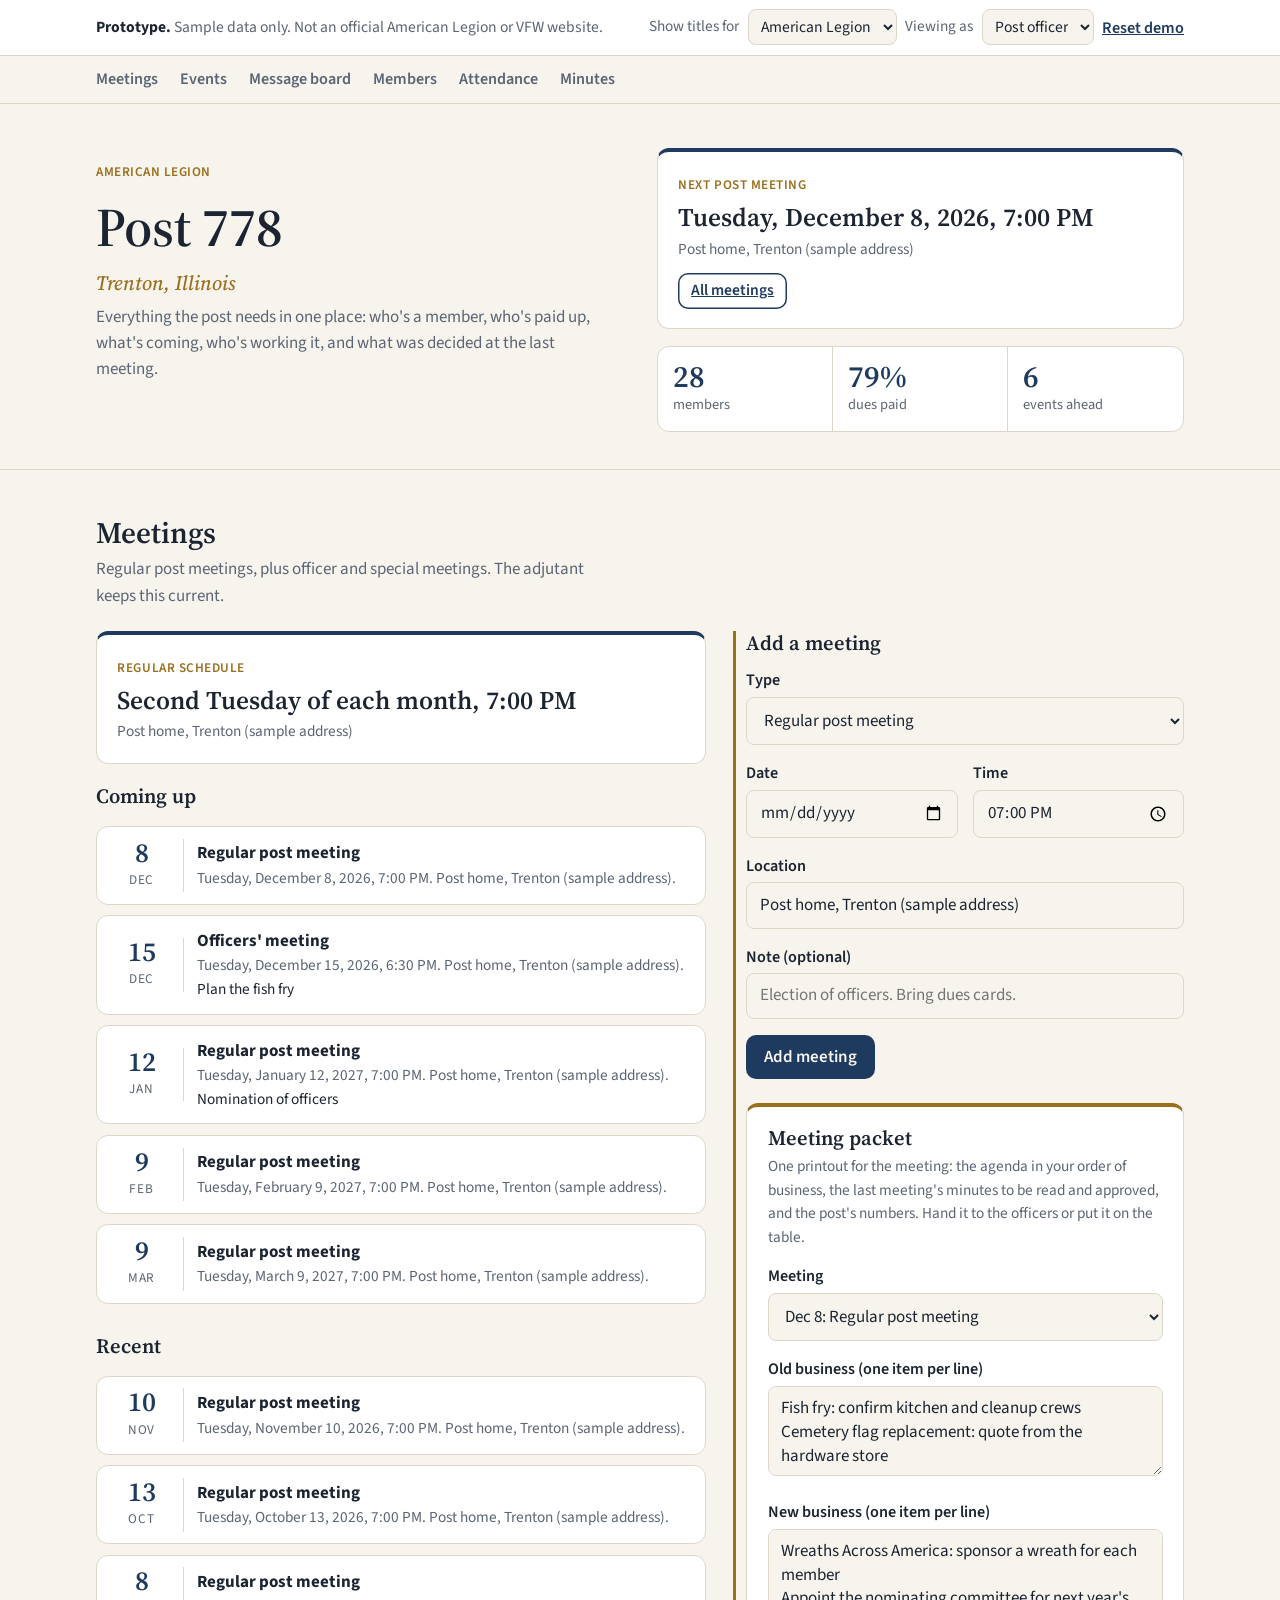
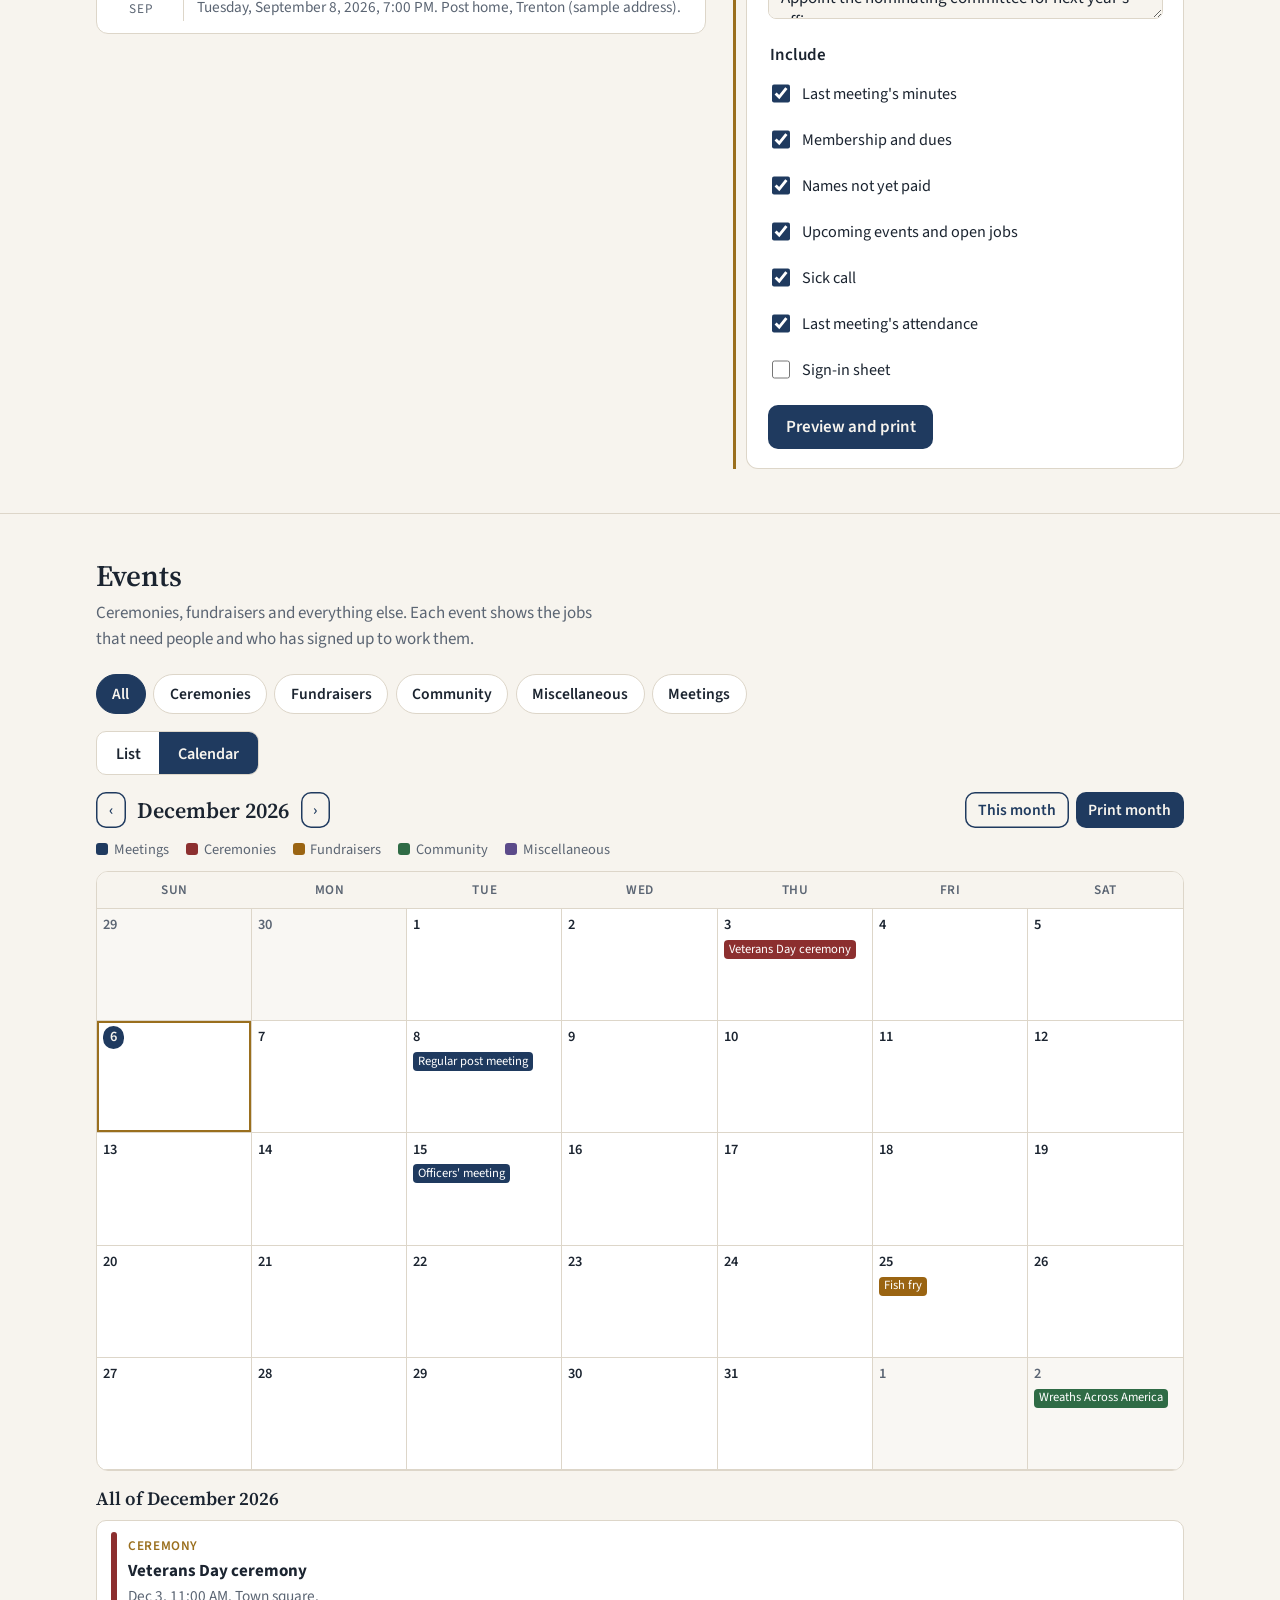
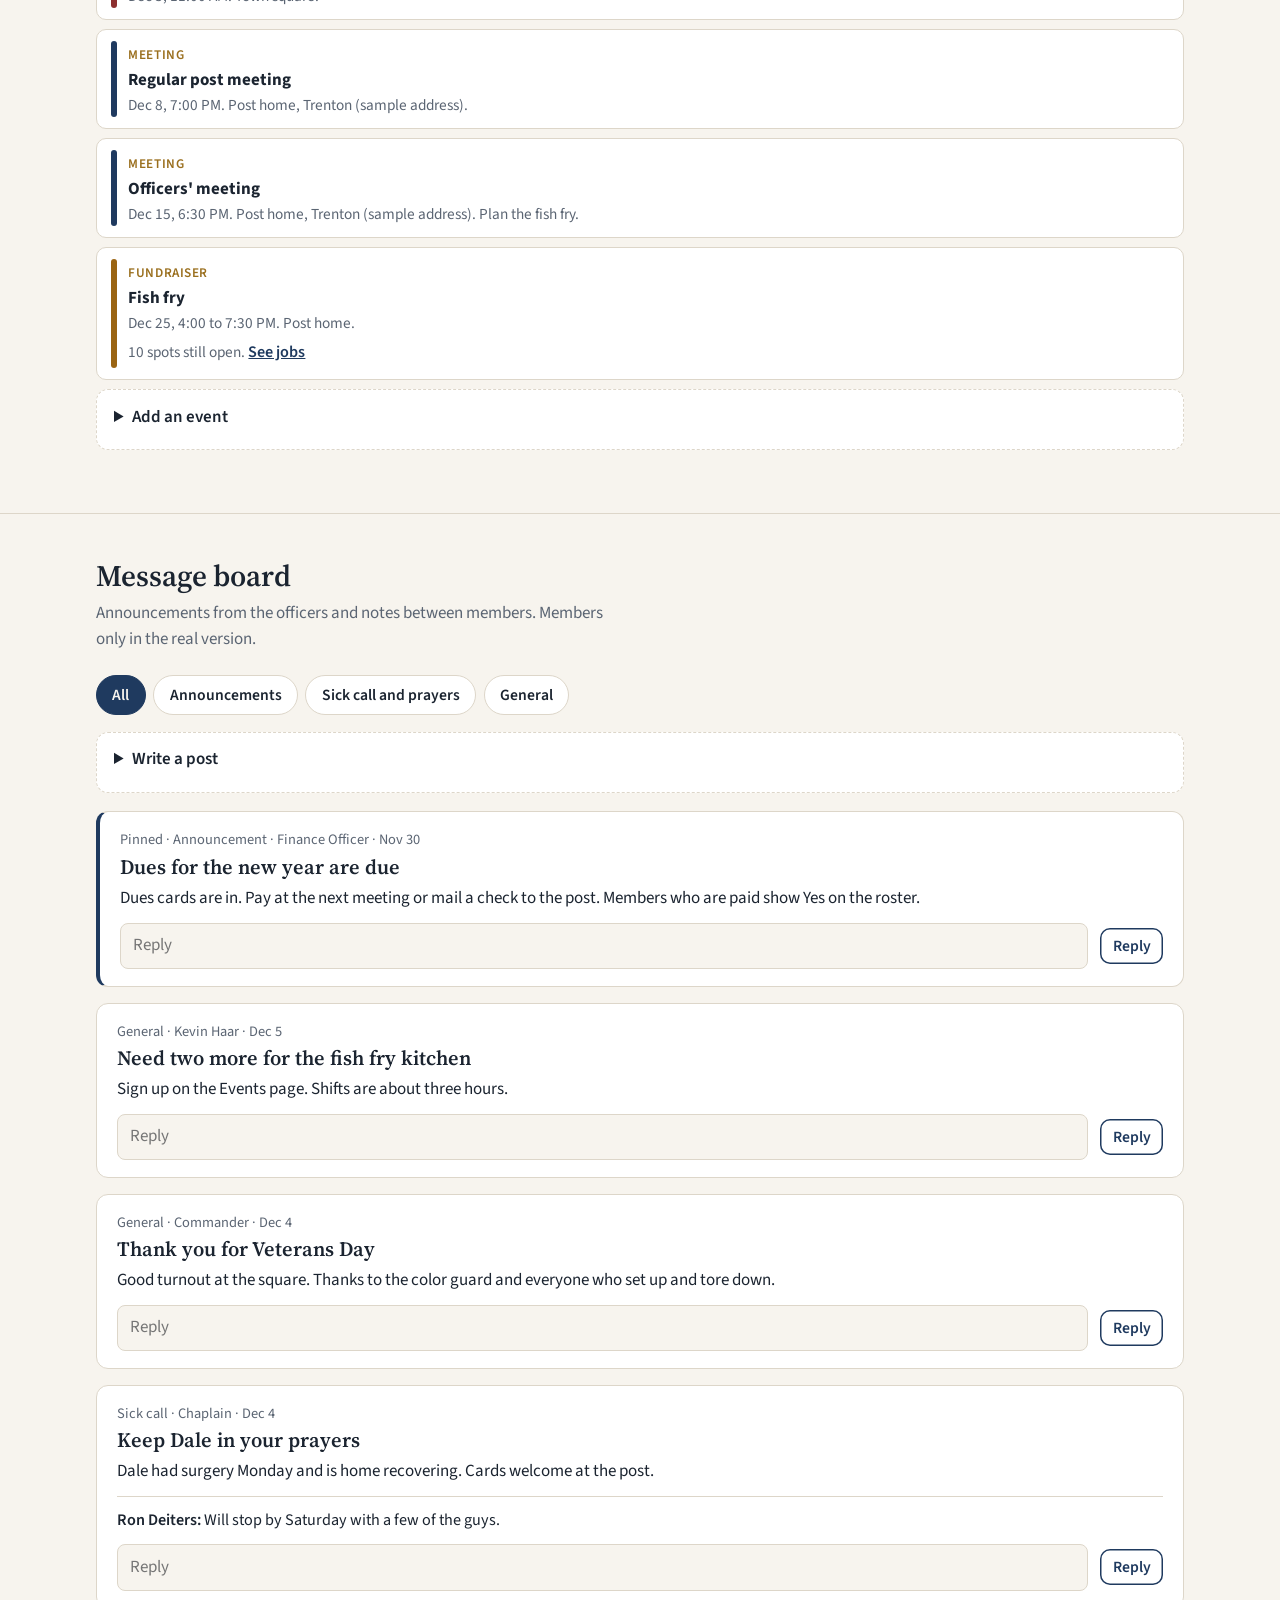
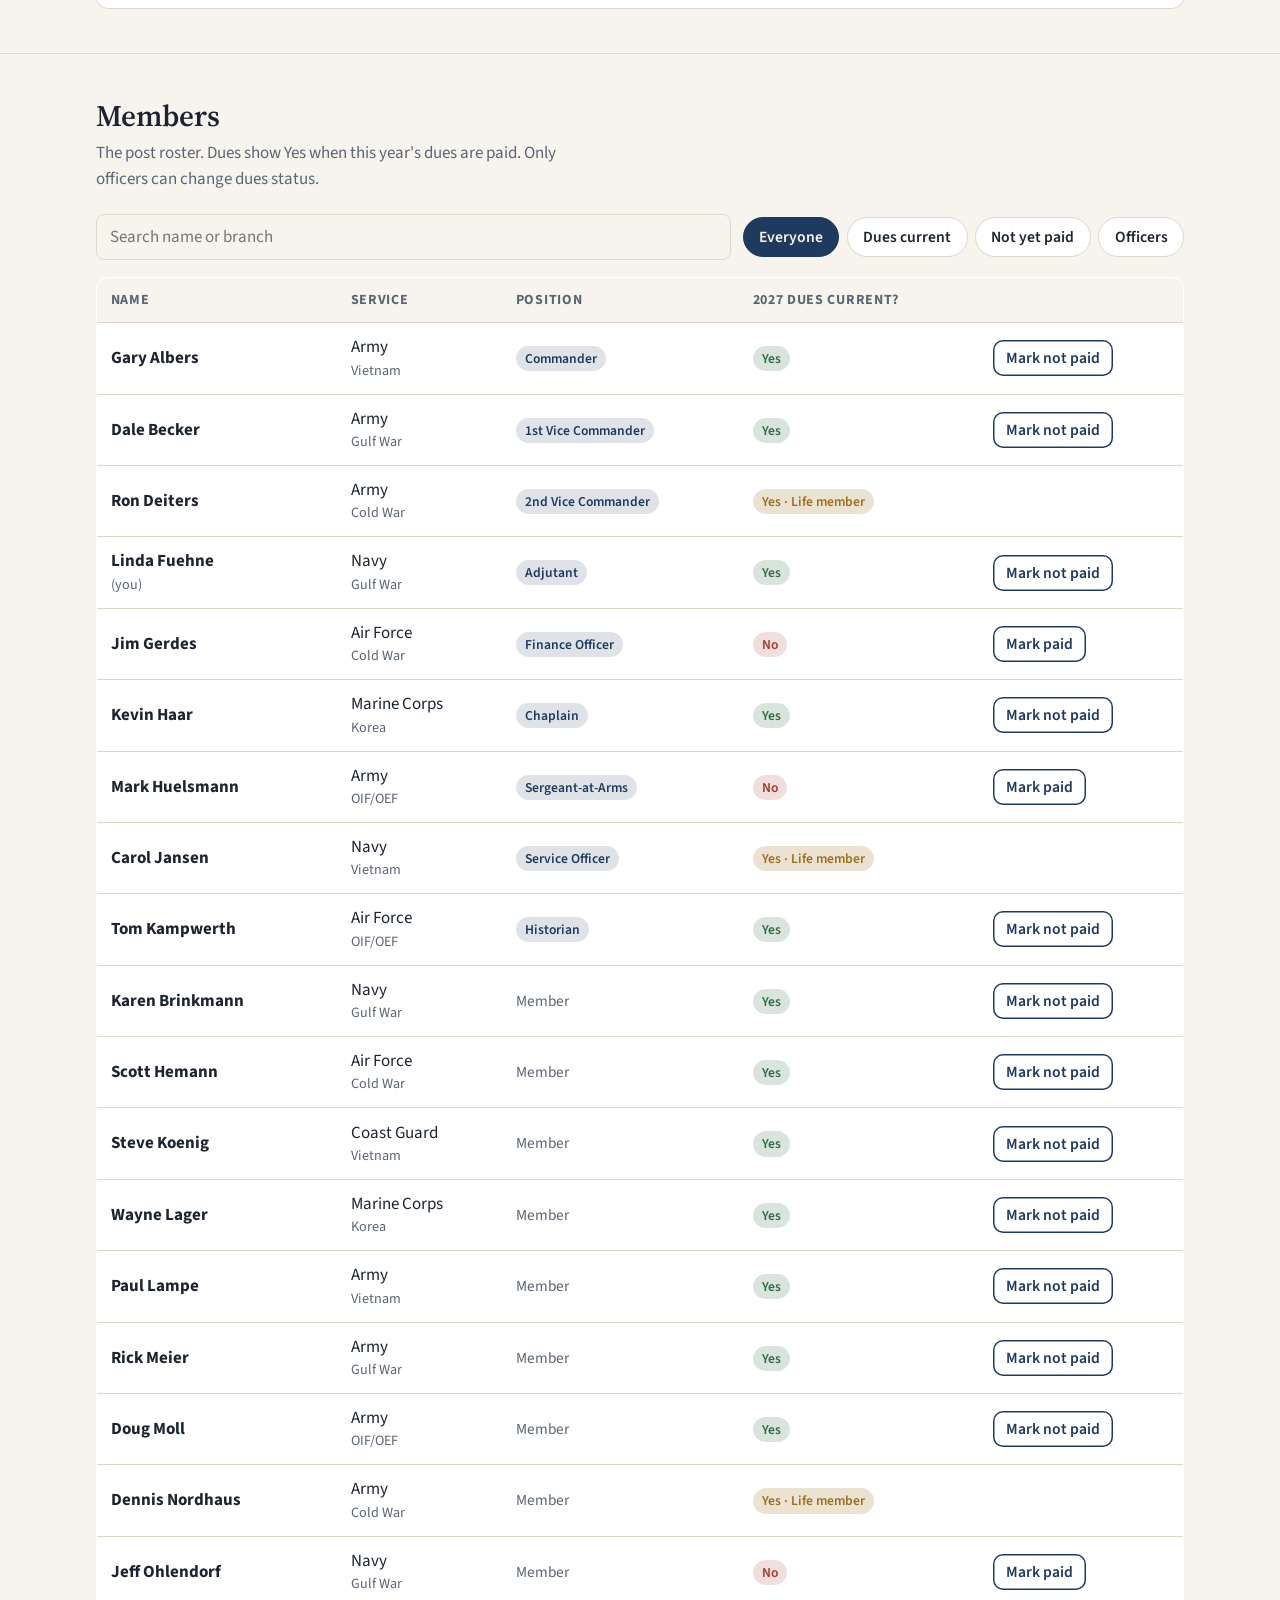
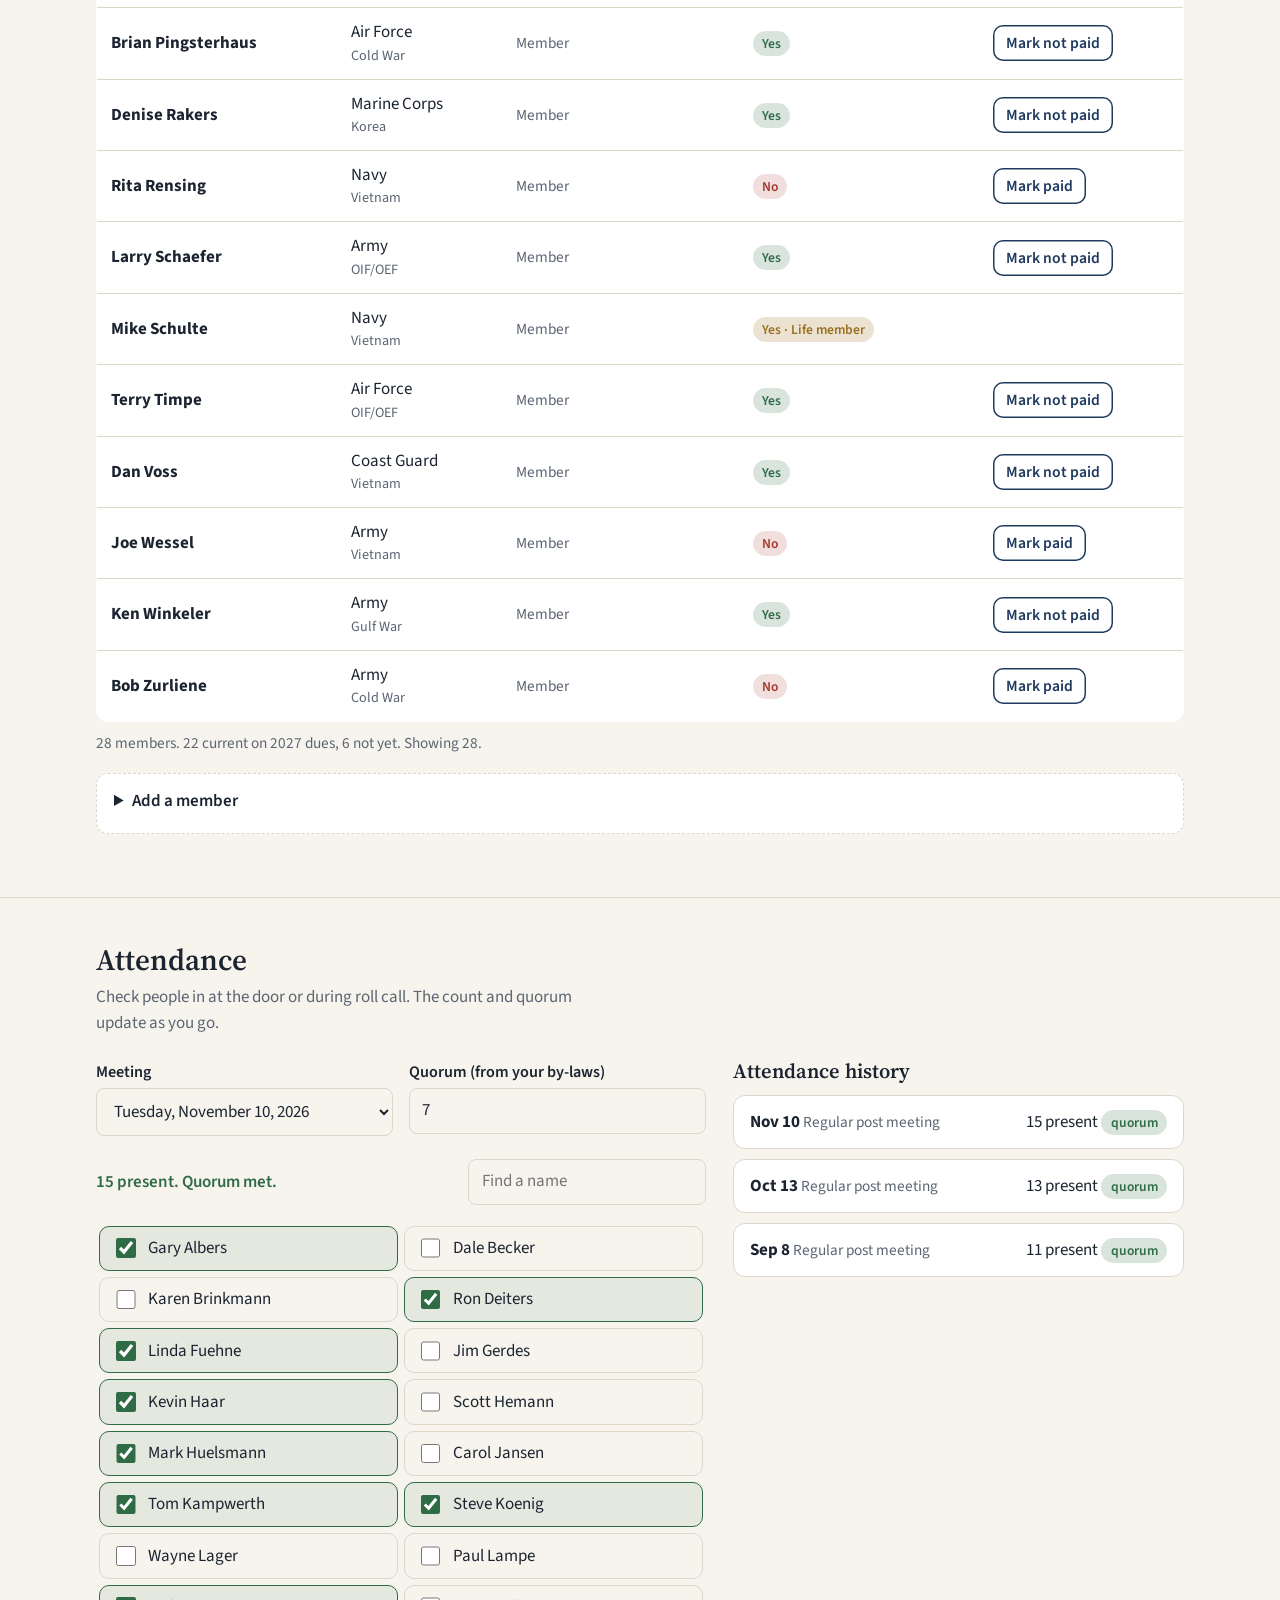
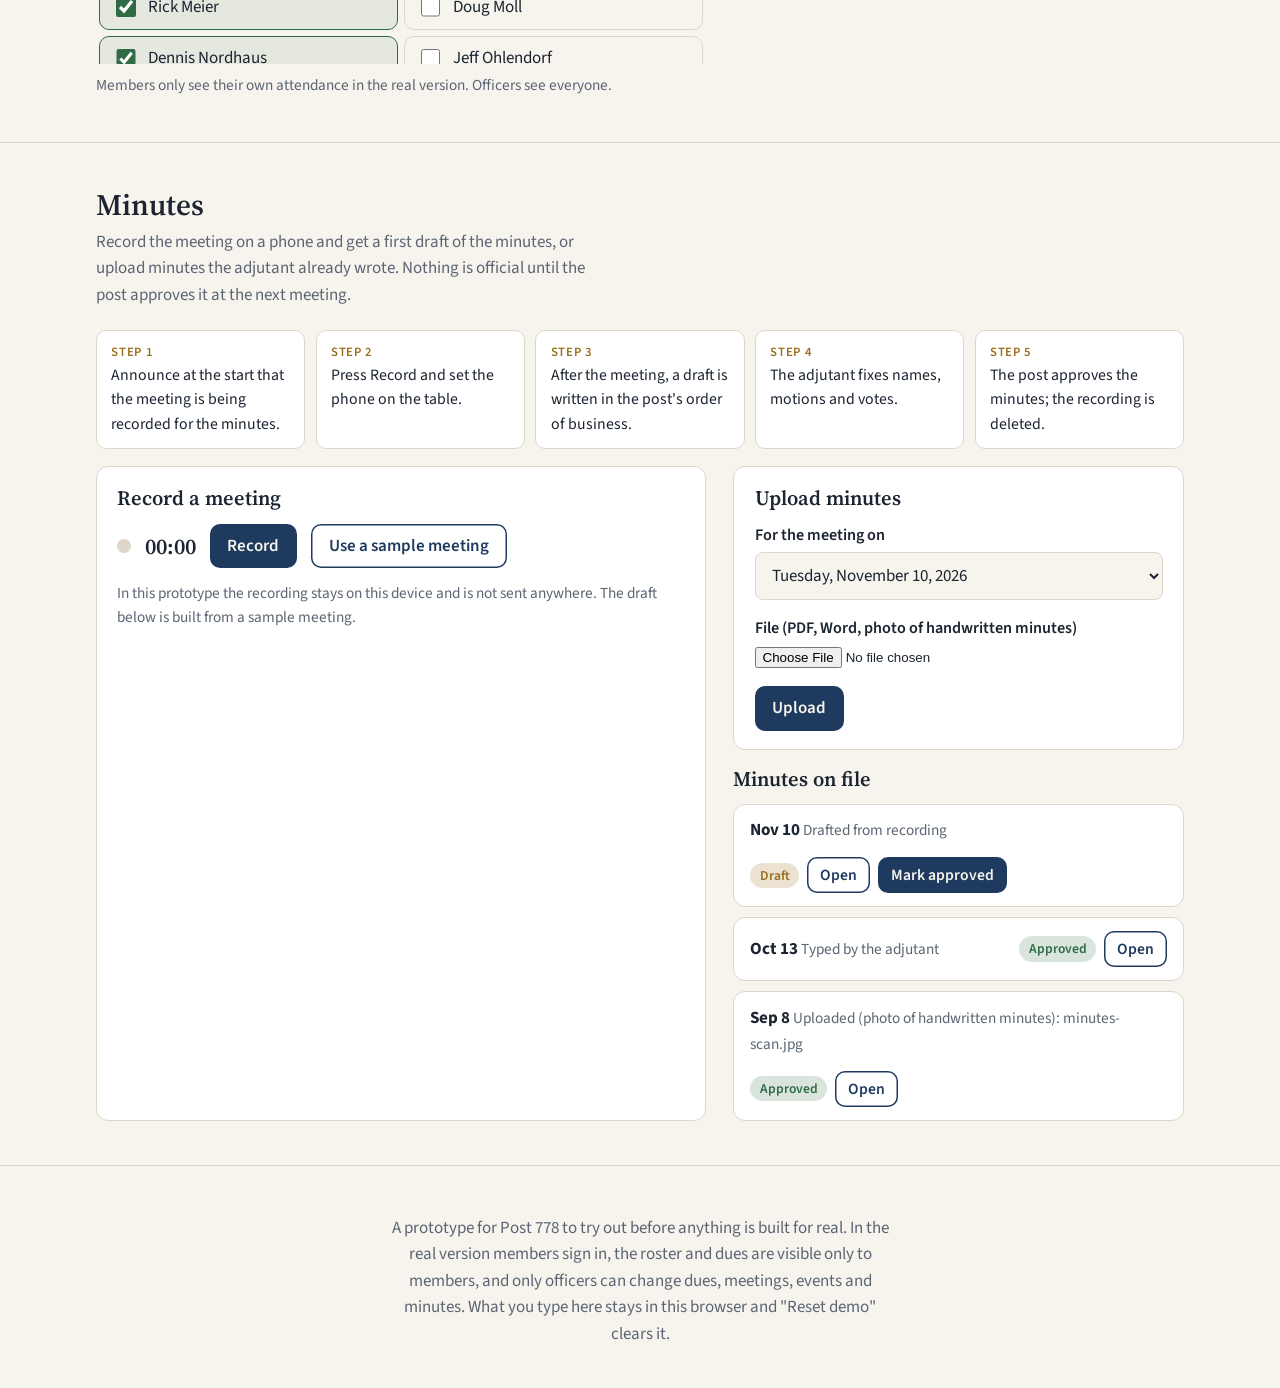
==== commit e2b6ba63: "Post 778 demo: monthly calendar of events and meetings, with printable month Co-Authored-By: Claude " ====
--- a/demo_post778.html
+++ b/demo_post778.html
@@ -180,6 +180,47 @@
 }
 @media (prefers-reduced-motion: reduce) { .dot.on { animation: none; } }
 [hidden] { display: none !important; }
+.seg { display: inline-flex; border: 1px solid var(--line); border-radius: 10px; overflow: hidden; margin-bottom: 1rem; background: var(--surface); }
+.seg button { font: 600 0.95rem var(--body); border: 0; background: none; color: var(--ink); padding: 0.5rem 1.1rem; min-height: 42px; cursor: pointer; }
+.seg button[aria-pressed="true"] { background: var(--app); color: var(--paper); }
+.cal-head { display: flex; justify-content: space-between; align-items: center; gap: 0.6rem; flex-wrap: wrap; margin-bottom: 0.6rem; }
+.cal-head h3 { min-width: 9.5rem; text-align: center; font-size: 1.3rem; }
+.cal-legend { display: flex; flex-wrap: wrap; gap: 0.3rem 1rem; font-size: 0.85rem; color: var(--muted); margin-bottom: 0.6rem; }
+.cal-legend i { display: inline-block; width: 0.7rem; height: 0.7rem; border-radius: 3px; margin-right: 0.35rem; vertical-align: -1px; }
+:root { --k-Meeting: #1F3A5F; --k-Ceremony: #8C2F2F; --k-Fundraiser: #9A6412; --k-Community: #2F6B45; --k-Miscellaneous: #5B4A8A; }
+@media (prefers-color-scheme: dark) { :root:not([data-theme="light"]) { --k-Meeting: #8FB2DD; --k-Ceremony: #E58A7F; --k-Fundraiser: #DDAA55; --k-Community: #7CC495; --k-Miscellaneous: #B5A6E6; } }
+.k-Meeting { background: var(--k-Meeting); } .k-Ceremony { background: var(--k-Ceremony); } .k-Fundraiser { background: var(--k-Fundraiser); } .k-Community { background: var(--k-Community); } .k-Miscellaneous { background: var(--k-Miscellaneous); }
+.cal { display: grid; grid-template-columns: repeat(7, minmax(0, 1fr)); border: 1px solid var(--line); border-radius: 12px; overflow: hidden; background: var(--surface); }
+.cal .dow { font-size: 0.78rem; font-weight: 600; text-transform: uppercase; letter-spacing: 0.05em; color: var(--muted); padding: 0.45rem 0.5rem; background: var(--paper); border-bottom: 1px solid var(--line); text-align: center; }
+.cal .day { min-height: 6.6rem; border-right: 1px solid var(--line); border-bottom: 1px solid var(--line); padding: 0.3rem 0.35rem; display: flex; flex-direction: column; gap: 0.2rem; text-align: left; font: inherit; color: var(--ink); background: none; border-top: 0; border-left: 0; cursor: pointer; min-width: 0; }
+.cal .day:nth-child(7n+7) { border-right: 0; }
+.cal .day.out { background: color-mix(in srgb, var(--paper) 70%, transparent); color: var(--muted); }
+.cal .day .n { font-size: 0.85rem; font-weight: 600; }
+.cal .day.today .n { background: var(--app); color: var(--paper); border-radius: 99px; padding: 0 0.42rem; align-self: flex-start; }
+.cal .day.sel { box-shadow: inset 0 0 0 2px var(--gold); }
+.cal .it { display: block; font-size: 0.74rem; line-height: 1.25; color: #fff; border-radius: 4px; padding: 0.1rem 0.3rem; white-space: nowrap; overflow: hidden; text-overflow: ellipsis; }
+.cal .dots { display: none; gap: 3px; flex-wrap: wrap; }
+.cal .dots i { width: 7px; height: 7px; border-radius: 50%; }
+.cal-day { margin-top: 0.9rem; }
+.cal-day h4 { font: 600 1.1rem var(--display); margin: 0 0 0.5rem; }
+.cal-entry { display: grid; grid-template-columns: 0.35rem 1fr; gap: 0.7rem; background: var(--surface); border: 1px solid var(--line); border-radius: 10px; padding: 0.65rem 0.8rem; margin-bottom: 0.5rem; }
+.cal-entry > i { border-radius: 99px; }
+.cal-entry p { margin: 0; }
+@media (prefers-color-scheme: dark) { :root:not([data-theme="light"]) .cal .it { color: #12161C; } }
+@media (max-width: 720px) {
+  .cal .day { min-height: 3.4rem; align-items: center; padding: 0.3rem 0.1rem; }
+  .cal .it { display: none; }
+  .cal .dots { display: flex; justify-content: center; }
+  .cal .dow { padding-inline: 0; font-size: 0.7rem; }
+  .cal-head h3 { min-width: 0; font-size: 1.15rem; }
+}
+#packet .pcal { width: 100%; border-collapse: collapse; table-layout: fixed; font-size: 8.5pt; }
+#packet .pcal th { background: #eee; text-align: center; padding: 0.2rem; }
+#packet .pcal td { height: 0.95in; vertical-align: top; padding: 0.15rem 0.2rem; }
+#packet .pcal td.out { color: #999; background: #fafafa; }
+#packet .pcal b { display: block; font-size: 9pt; }
+#packet .pcal span { display: block; margin-top: 0.1rem; line-height: 1.2; padding-left: 0.25rem; border-left: 3px solid #555; }
+#packet .pcal-list { margin: 0.6rem 0 0; padding-left: 1.1rem; font-size: 10pt; }
 .pk-opts { display: grid; gap: 0.35rem; grid-template-columns: repeat(auto-fill, minmax(min(100%, 14rem), 1fr)); }
 .pk-opts label { display: flex; gap: 0.5rem; align-items: center; min-height: 40px; font-size: 0.95rem; }
 .pk-opts input { width: 1.1rem; height: 1.1rem; accent-color: var(--app); }
@@ -345,6 +386,19 @@
 <button type="button" class="chip" aria-pressed="false" data-k="Fundraiser">Fundraisers</button>
 <button type="button" class="chip" aria-pressed="false" data-k="Community">Community</button>
 <button type="button" class="chip" aria-pressed="false" data-k="Miscellaneous">Miscellaneous</button>
+<button type="button" class="chip" aria-pressed="false" data-k="Meeting">Meetings</button>
+</div>
+<div class="seg" role="group" aria-label="View">
+<button type="button" aria-pressed="false" data-v="list">List</button><button type="button" aria-pressed="true" data-v="cal">Calendar</button>
+</div>
+<div id="cal-view">
+<div class="cal-head">
+<div class="row" style="gap:0.4rem"><button type="button" class="btn small ghost" id="cal-prev" aria-label="Previous month">&lsaquo;</button><h3 id="cal-title" aria-live="polite"></h3><button type="button" class="btn small ghost" id="cal-next" aria-label="Next month">&rsaquo;</button></div>
+<div class="row" style="gap:0.4rem"><button type="button" class="btn small ghost" id="cal-today">This month</button><button type="button" class="btn small" id="cal-print">Print month</button></div>
+</div>
+<div class="cal-legend"><span><i class="k-Meeting"></i>Meetings</span><span><i class="k-Ceremony"></i>Ceremonies</span><span><i class="k-Fundraiser"></i>Fundraisers</span><span><i class="k-Community"></i>Community</span><span><i class="k-Miscellaneous"></i>Miscellaneous</span></div>
+<div class="cal" id="cal" role="grid" aria-label="Month calendar"></div>
+<div class="cal-day" id="cal-day" aria-live="polite"></div>
 </div>
 <p class="hint" id="me-line" style="margin:-0.3rem 0 1rem"></p>
 <details class="composer" data-officer><summary>Add an event</summary>
@@ -476,7 +530,7 @@
 </div></section>
 
 <div id="pk-wrap" hidden>
-<div class="pk-bar"><b>Meeting packet preview</b><span class="row" style="gap:0.5rem"><button type="button" class="btn small" id="pk-print">Print</button><button type="button" class="btn small ghost" id="pk-close">Close</button></span></div>
+<div class="pk-bar"><b id="pk-title">Print preview</b><span class="row" style="gap:0.5rem"><button type="button" class="btn small" id="pk-print">Print</button><button type="button" class="btn small ghost" id="pk-close">Close</button></span></div>
 <article id="packet"></article>
 </div>
 <dialog id="dlg" aria-labelledby="dlg-t"><div>
@@ -605,7 +659,57 @@
 
   // ---- events and who's working them
   let evK = "all";
+  // ---- monthly calendar of events and meetings
+  let evView = "cal", calY = today.getFullYear(), calM = today.getMonth(), calSel = iso(today);
+  const items = () => S.events.filter(e => evK === "all" || e.k === evK).map(e => ({ d: e.d, k: e.k, t: e.t, when: e.time, w: e.w, e }))
+    .concat(evK === "all" || evK === "Meeting" ? S.meetings.map(m => ({ d: m.d, k: "Meeting", t: m.k, when: fmtTime(m.t), w: m.w, note: m.note })) : [])
+    .sort((a, b) => a.d.localeCompare(b.d) || (a.k === "Meeting") - (b.k === "Meeting"));
+  const monthName = (y, m) => new Date(y, m, 1).toLocaleDateString("en-US", { month: "long", year: "numeric" });
+  function gridDays(y, m) { const first = new Date(y, m, 1), start = new Date(y, m, 1 - first.getDay()), out = [];
+    const weeks = Math.ceil((first.getDay() + new Date(y, m + 1, 0).getDate()) / 7);
+    for (let i = 0; i < weeks * 7; i++) { const d = new Date(start); d.setDate(start.getDate() + i); out.push(d); } return out; }
+  function renderCal() {
+    $("cal-view").hidden = evView !== "cal"; $("ev-list").hidden = evView === "cal"; $("me-line").hidden = evView === "cal";
+    if (evView !== "cal") return;
+    $("cal-title").textContent = monthName(calY, calM);
+    const all = items(), by = {}; all.forEach(x => (by[x.d] = by[x.d] || []).push(x));
+    const DOW = ["Sun", "Mon", "Tue", "Wed", "Thu", "Fri", "Sat"];
+    $("cal").innerHTML = DOW.map(d => `<div class="dow" role="columnheader">${d}</div>`).join("") + gridDays(calY, calM).map(d => {
+      const k = iso(d), list = by[k] || [];
+      return `<button type="button" class="day${d.getMonth() !== calM ? " out" : ""}${k === iso(today) ? " today" : ""}${k === calSel ? " sel" : ""}" data-d="${k}" aria-label="${esc(fmtDay(k))}, ${list.length} item${list.length === 1 ? "" : "s"}">
+        <span class="n">${d.getDate()}</span>${list.slice(0, 3).map(x => `<span class="it k-${x.k}">${esc(x.t)}</span>`).join("")}${list.length > 3 ? `<span class="hint" style="font-size:0.72rem">+${list.length - 3} more</span>` : ""}
+        <span class="dots">${list.map(x => `<i class="k-${x.k}"></i>`).join("")}</span></button>`;
+    }).join("");
+    $("cal").querySelectorAll(".day").forEach(b => b.onclick = () => { calSel = b.dataset.d; const d = parse(calSel); if (d.getMonth() !== calM) { calY = d.getFullYear(); calM = d.getMonth(); } renderCal(); });
+    const sel = by[calSel] || [], inMonth = all.filter(x => { const d = parse(x.d); return d.getMonth() === calM && d.getFullYear() === calY; });
+    const entry = x => { const gaps = x.e ? x.e.shifts.reduce((a, s) => a + Math.max(0, s[1] - s[2].length), 0) : 0;
+      return `<div class="cal-entry"><i class="k-${x.k}"></i><div><span class="tag">${esc(x.k)}</span><p><b>${esc(x.t)}</b></p><p class="hint">${esc(fmtShort(x.d))}, ${esc(x.when)}. ${esc(x.w)}.${x.note ? " " + esc(x.note) + "." : ""}</p>${x.e && parse(x.d) >= today ? `<p class="hint">${gaps ? `${gaps} spot${gaps === 1 ? "" : "s"} still open. ` : "Fully staffed. "}<button type="button" class="link" data-jobs="${x.e.id}">See jobs</button></p>` : ""}</div></div>`; };
+    $("cal-day").innerHTML = sel.length ? `<h4>${esc(fmtDay(calSel))}</h4>` + sel.map(entry).join("")
+      : `<h4>${inMonth.length ? `All of ${esc(monthName(calY, calM))}` : `Nothing on the calendar in ${esc(monthName(calY, calM))}`}</h4>` + inMonth.map(entry).join("");
+    $("cal-day").querySelectorAll("[data-jobs]").forEach(b => b.onclick = () => { evView = "list"; setSeg(); renderEvents(); const el = $("ev-list"); el.scrollIntoView({ block: "start" }); });
+  }
+  function setSeg() { document.querySelectorAll(".seg button").forEach(x => x.setAttribute("aria-pressed", x.dataset.v === evView)); renderCal(); }
+  document.querySelectorAll(".seg button").forEach(b => b.onclick = () => { evView = b.dataset.v; setSeg(); });
+  const shiftMonth = n => { const d = new Date(calY, calM + n, 1); calY = d.getFullYear(); calM = d.getMonth(); calSel = ""; renderCal(); };
+  $("cal-prev").onclick = () => shiftMonth(-1); $("cal-next").onclick = () => shiftMonth(1);
+  $("cal-today").onclick = () => { calY = today.getFullYear(); calM = today.getMonth(); calSel = iso(today); renderCal(); };
+  const shortTime = w => { const m = (w || "").match(/^(\d{1,2})(?::(\d\d))?\s*(AM|PM)?/i); if (!m) return "";
+    const ap = m[3] || ((w.match(/(AM|PM)/i) || [])[1] || ""); return `${m[1]}${m[2] && m[2] !== "00" ? ":" + m[2] : ""} ${ap}`.trim() + " "; };
+  $("cal-print").onclick = () => {
+    const all = items(), by = {}; all.forEach(x => (by[x.d] = by[x.d] || []).push(x));
+    const days = gridDays(calY, calM), rows = [];
+    for (let i = 0; i < days.length; i += 7) rows.push(`<tr>${days.slice(i, i + 7).map(d => { const k = iso(d), out = d.getMonth() !== calM;
+      return `<td class="${out ? "out" : ""}"><b>${d.getDate()}</b>${out ? "" : (by[k] || []).map(x => `<span>${esc(shortTime(x.when))}${esc(x.t)}</span>`).join("")}</td>`; }).join("")}</tr>`);
+    const inMonth = all.filter(x => { const d = parse(x.d); return d.getMonth() === calM && d.getFullYear() === calY; });
+    $("packet").innerHTML = `<h1>${esc(T.name)} Post 778</h1><p class="pk-sub">Trenton, Illinois</p><p class="pk-when">${esc(monthName(calY, calM))}</p>
+      <table class="pcal"><thead><tr>${["Sunday", "Monday", "Tuesday", "Wednesday", "Thursday", "Friday", "Saturday"].map(d => `<th>${d}</th>`).join("")}</tr></thead><tbody>${rows.join("")}</tbody></table>
+      <h2>Details</h2>${inMonth.length ? `<ul class="pcal-list">${inMonth.map(x => `<li><b>${esc(fmtShort(x.d))}</b>, ${esc(x.when)}: ${esc(x.t)}. ${esc(x.w)}.${x.e ? (() => { const g = x.e.shifts.filter(s => s[2].length < s[1]).map(s => `${s[0]} ${s[1] - s[2].length}`); return g.length ? " Still needed: " + esc(g.join(", ")) + "." : ""; })() : ""}</li>`).join("")}</ul>` : "<p>Nothing scheduled.</p>"}
+      <div class="pk-foot"><span>Sign up to work events on the post website or at the next meeting</span><span>Printed ${esc(today.toLocaleDateString("en-US"))}</span></div>`;
+    $("pk-title").textContent = "Calendar preview"; $("pk-wrap").hidden = false; document.body.style.overflow = "hidden"; $("pk-wrap").scrollTop = 0;
+  };
+
   function renderEvents() {
+    renderCal();
     $("me-line").innerHTML = `Signing up as <b>${esc(memberName(S.me))}</b> (in the real version, whoever is signed in).`;
     const list = S.events.filter(e => evK === "all" || e.k === evK).sort((a, b) => a.d.localeCompare(b.d));
     const up = list.filter(e => parse(e.d) >= today), past = list.filter(e => parse(e.d) < today);
@@ -847,7 +951,7 @@
     e.preventDefault(); const m = S.meetings.find(x => x.id === +$("pk-meet").value);
     if (!m) { $("pk-ok").className = "ok bad"; $("pk-ok").textContent = "Pick a meeting first."; return; }
     m.old = $("pk-old").value; m.neu = $("pk-new").value; save();
-    $("packet").innerHTML = buildPacket(m); $("pk-wrap").hidden = false; document.body.style.overflow = "hidden"; $("pk-wrap").scrollTop = 0;
+    $("packet").innerHTML = buildPacket(m); $("pk-title").textContent = "Meeting packet preview"; $("pk-wrap").hidden = false; document.body.style.overflow = "hidden"; $("pk-wrap").scrollTop = 0;
   });
   $("pk-print").onclick = () => window.print();
   $("pk-close").onclick = () => { $("pk-wrap").hidden = true; document.body.style.overflow = ""; };
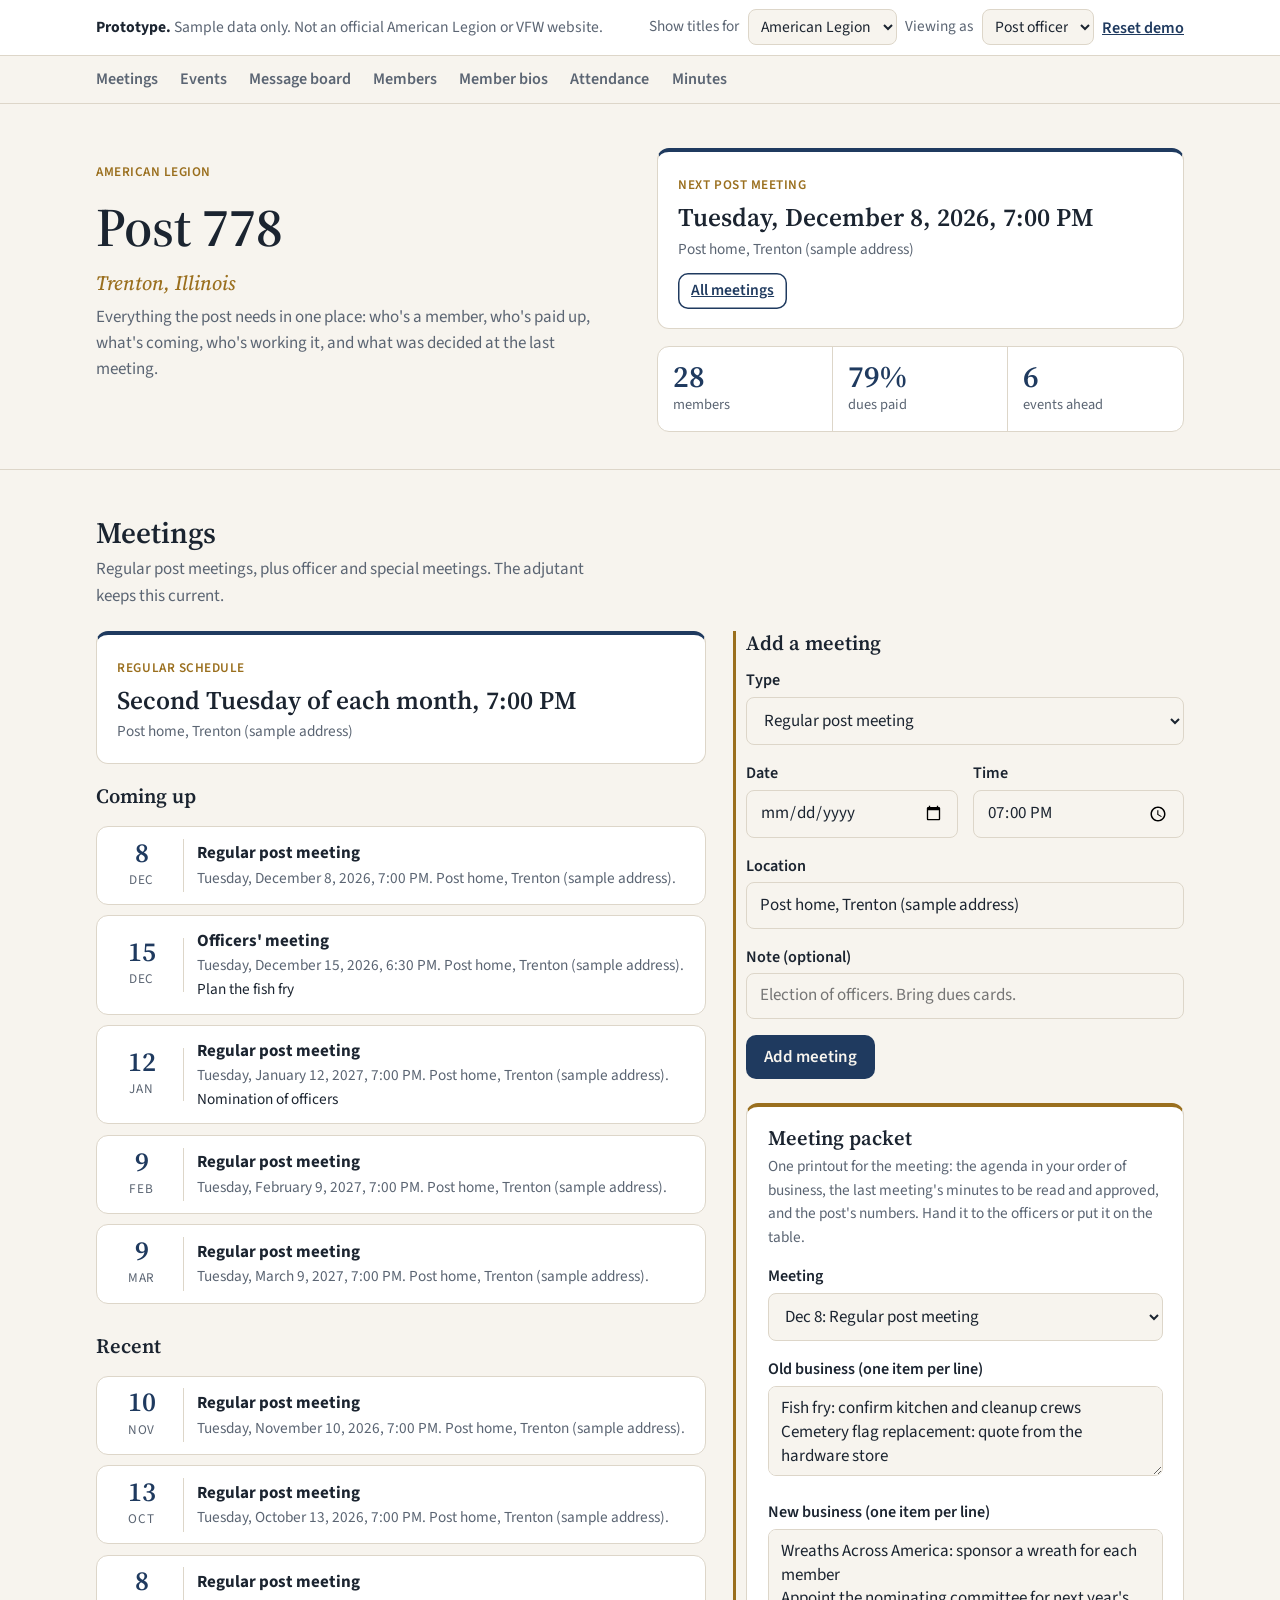
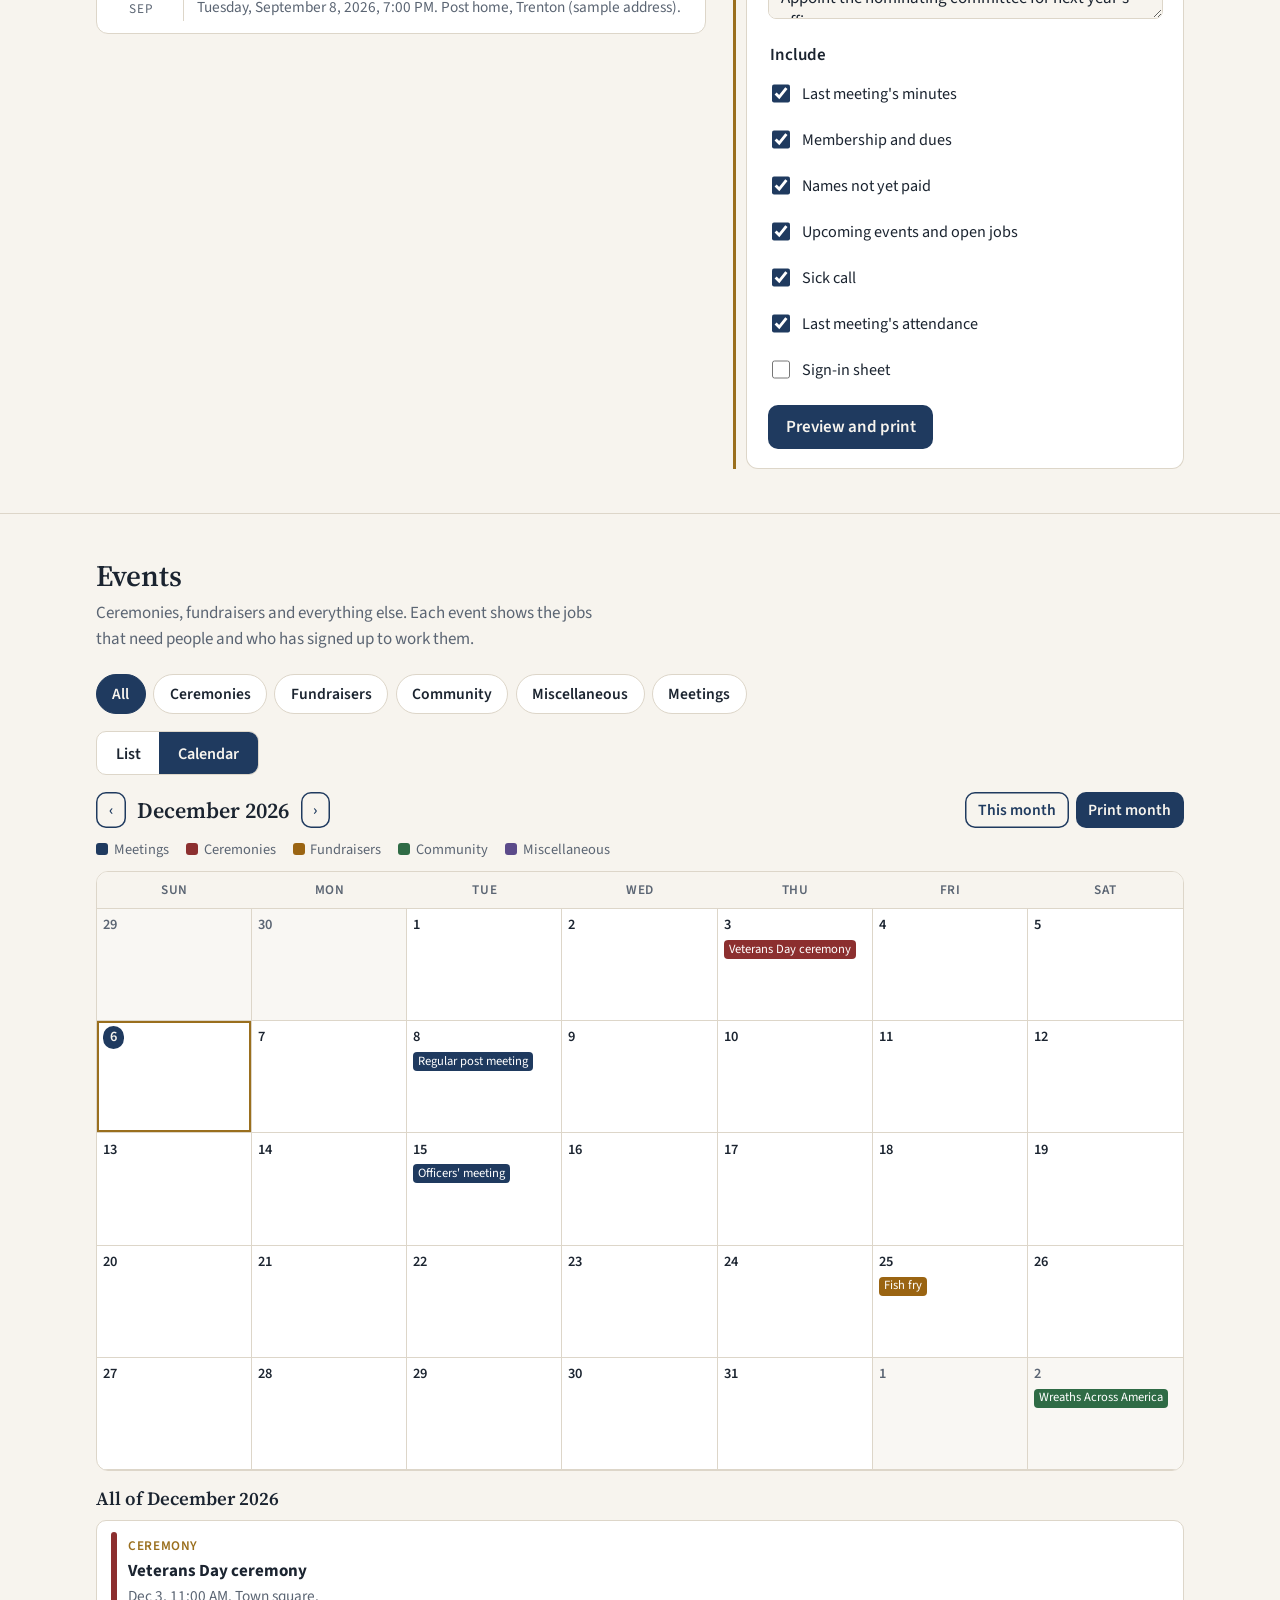
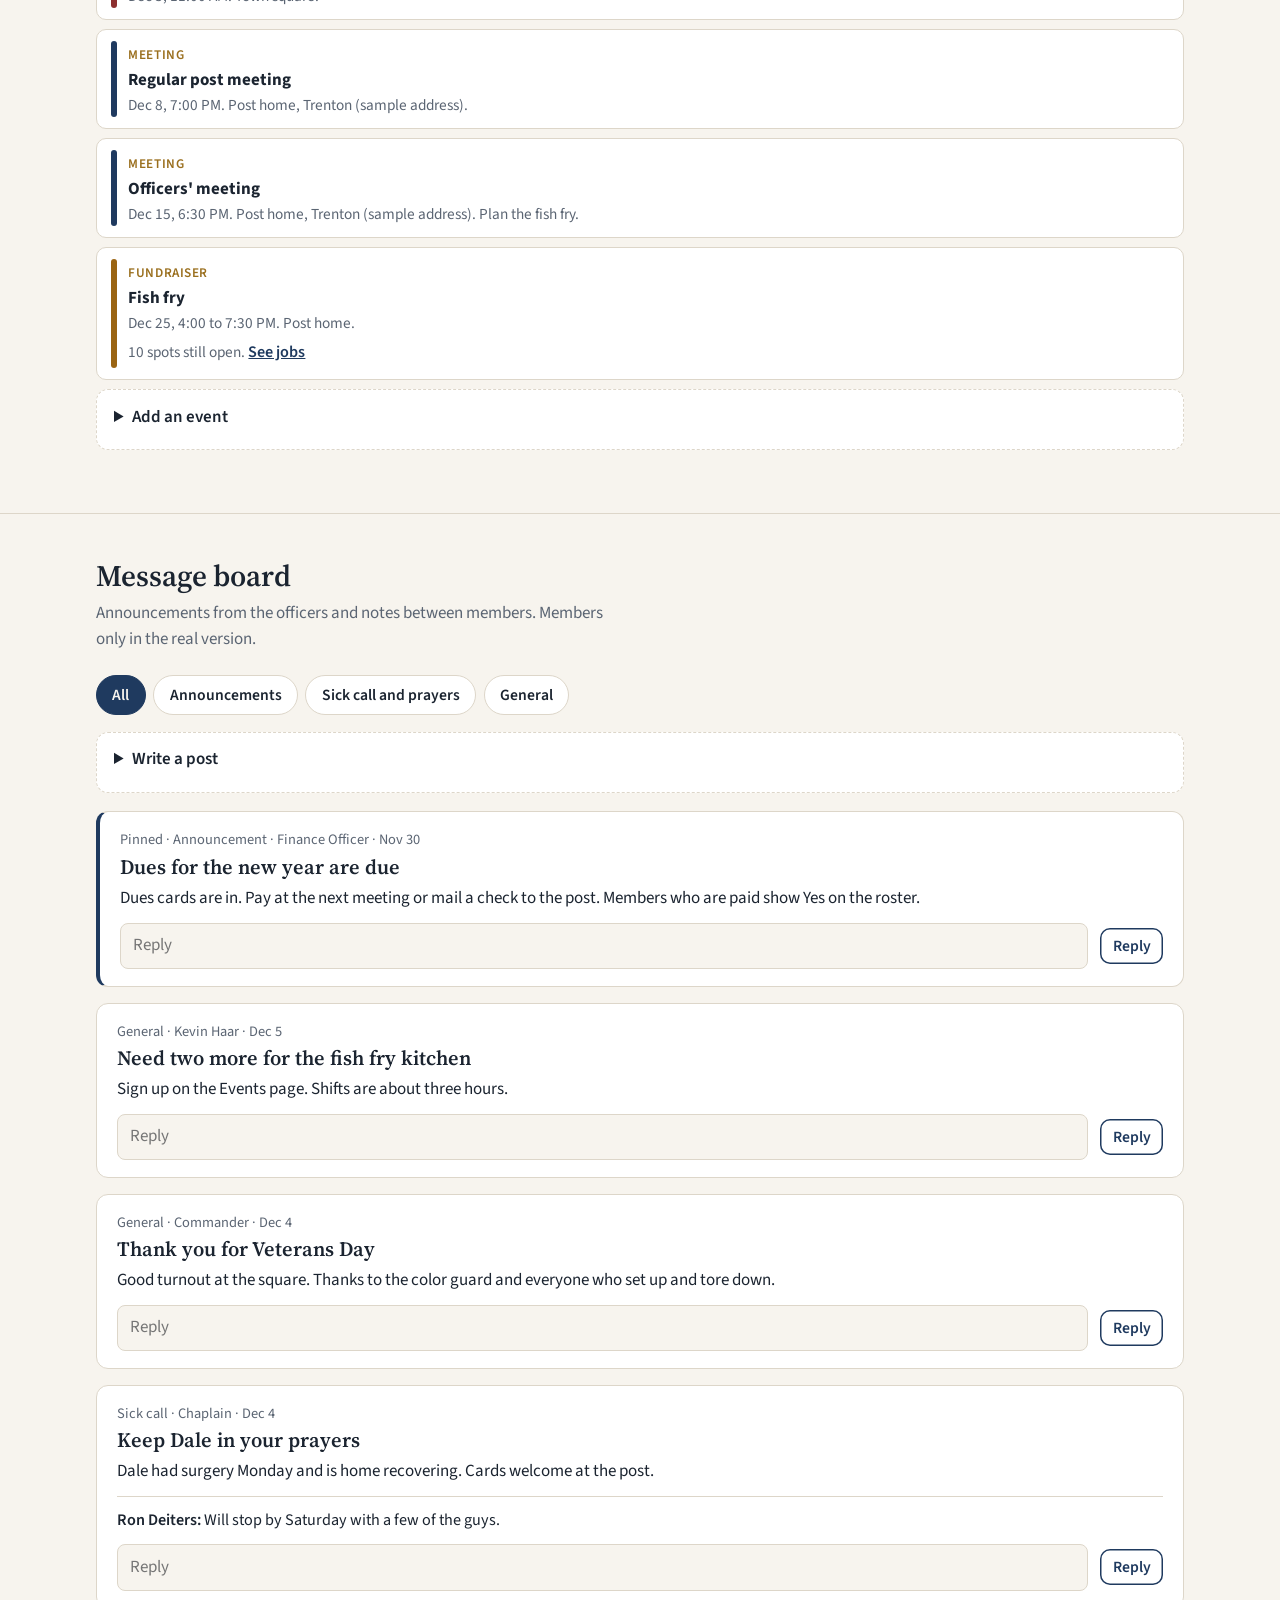
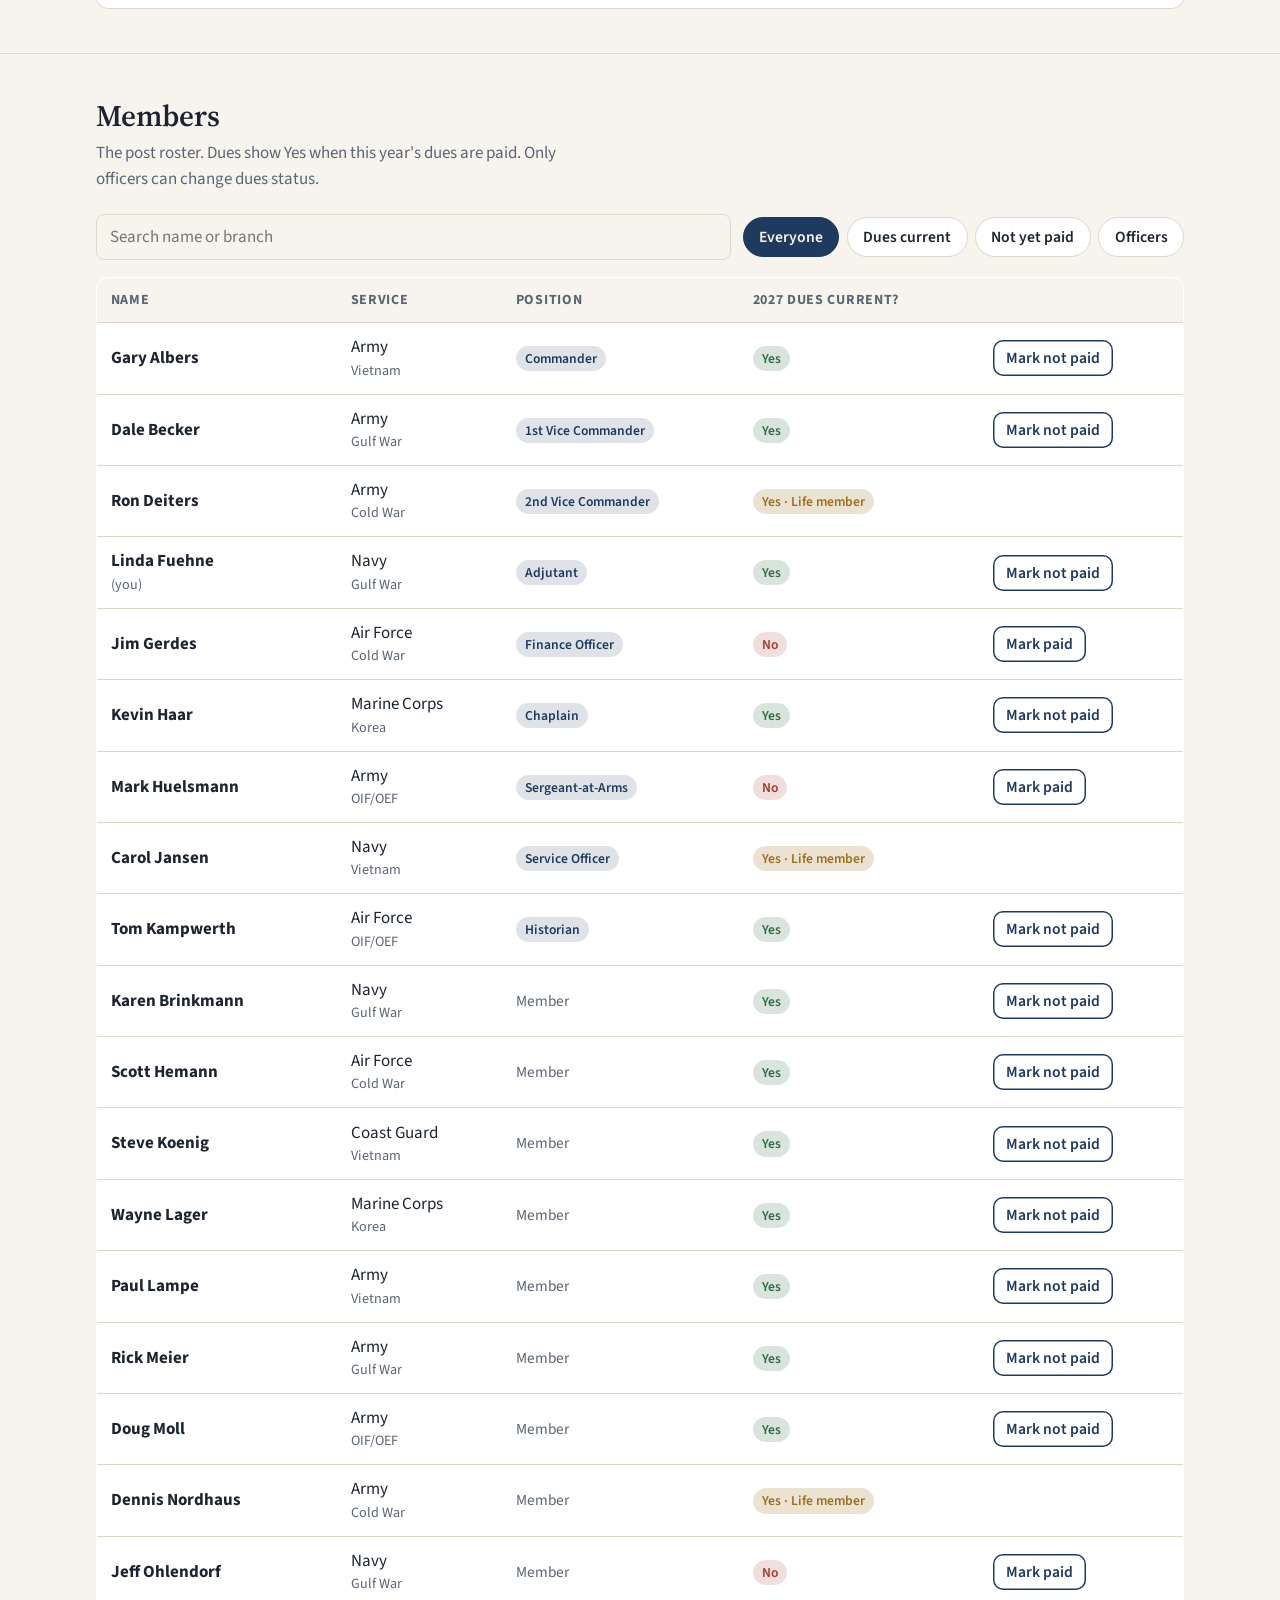
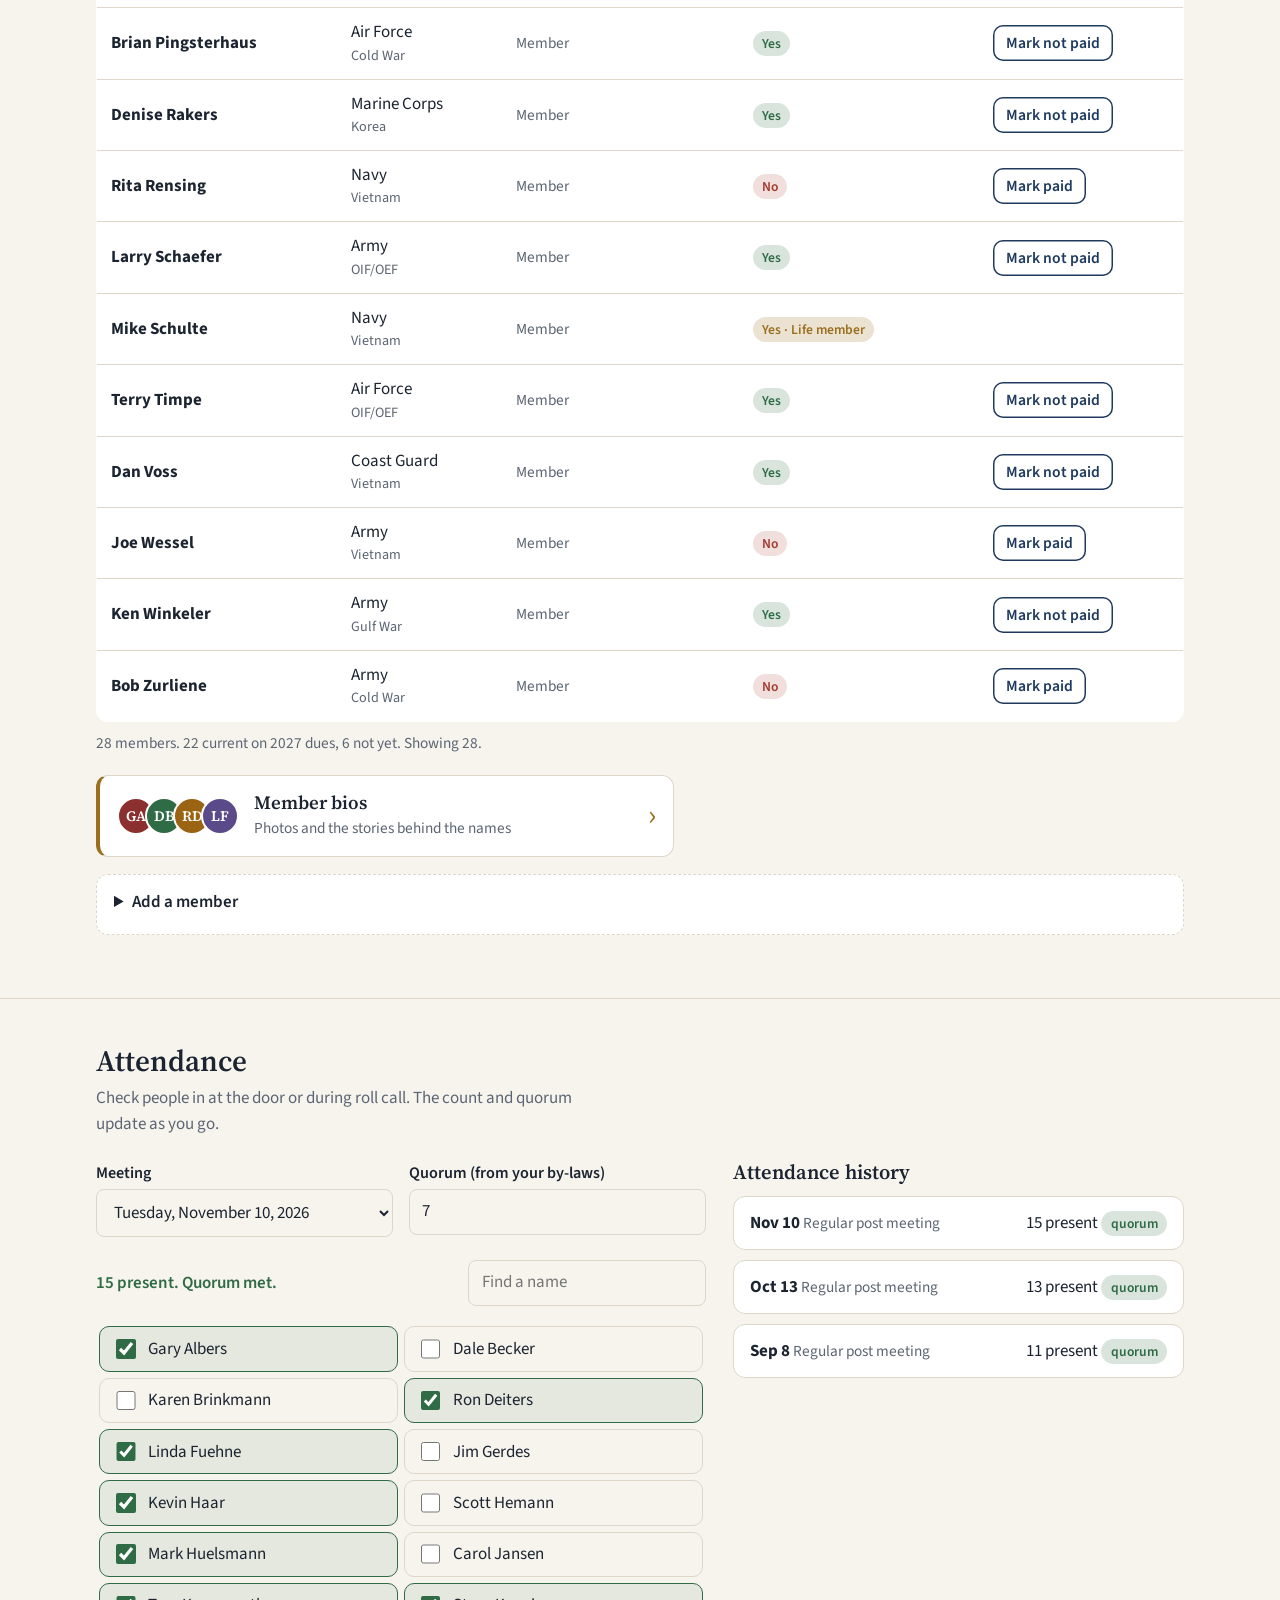
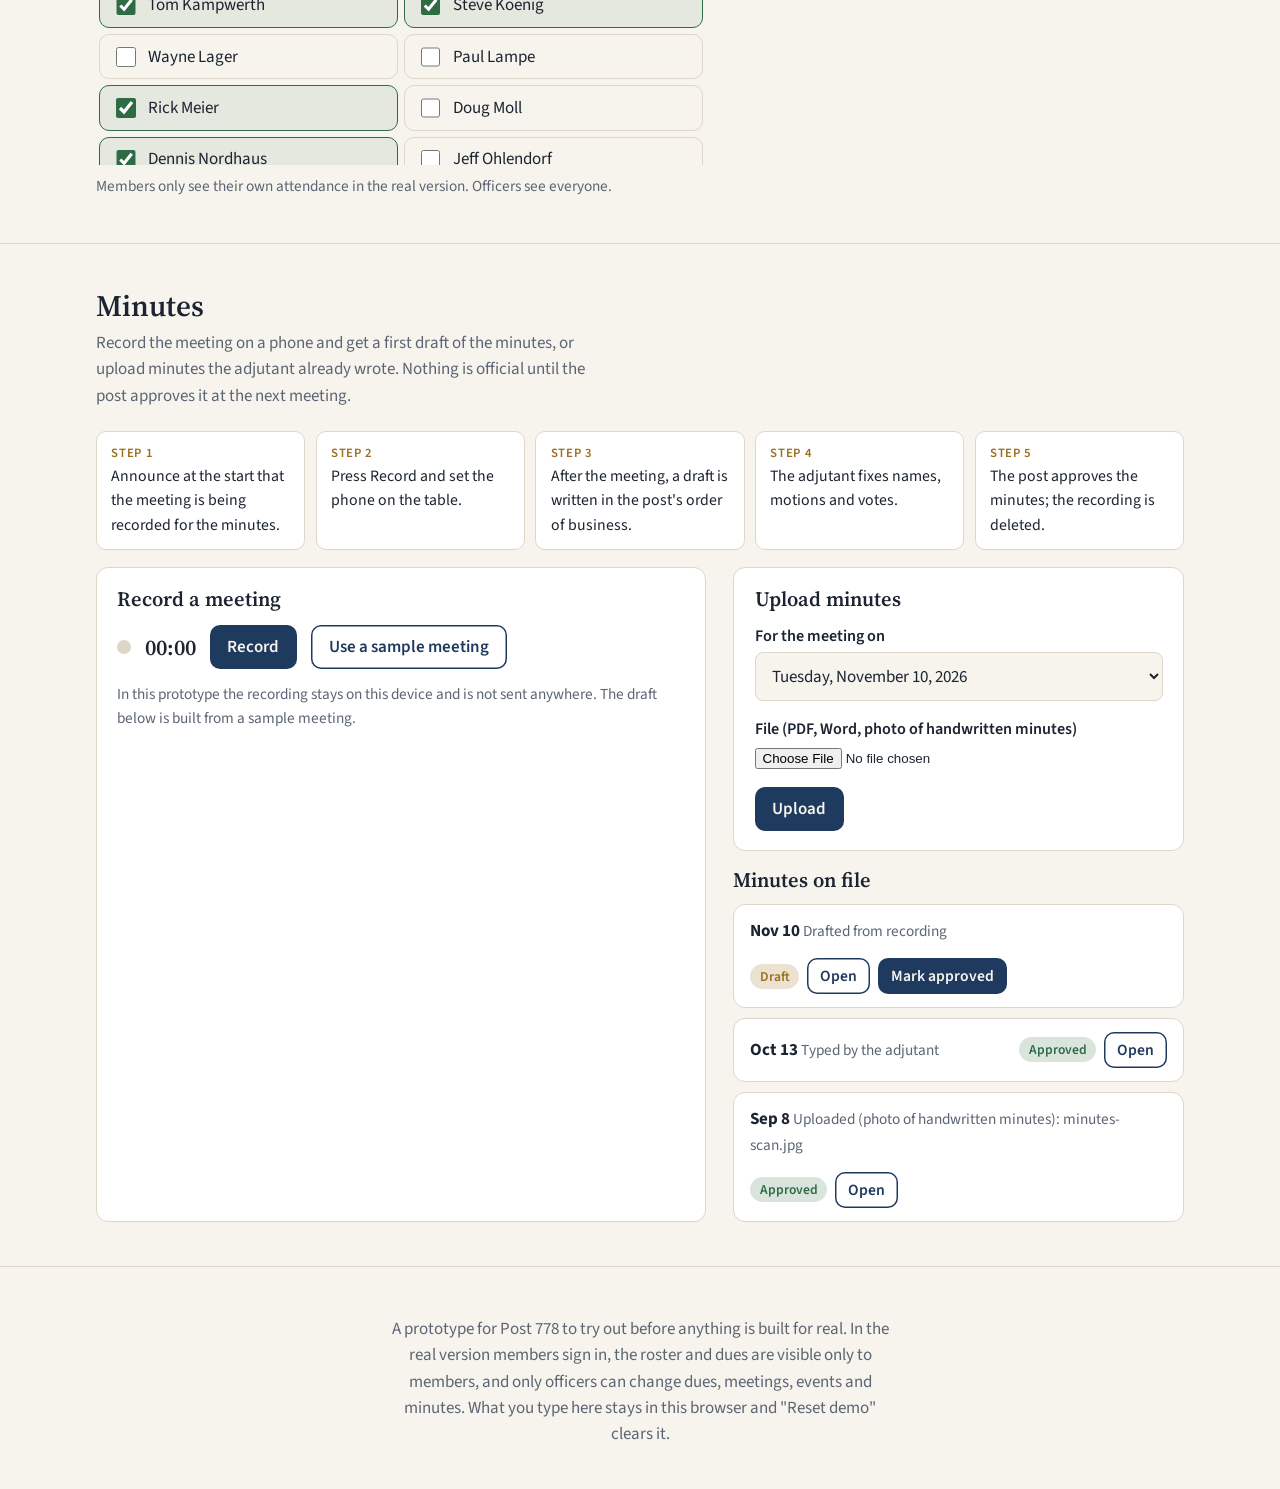
==== commit b9bc71c3: "Post 778 demo: member bios page with photos, service background and self-edit Co-Authored-By: Claude" ====
--- a/demo_post778.html
+++ b/demo_post778.html
@@ -180,6 +180,36 @@
 }
 @media (prefers-reduced-motion: reduce) { .dot.on { animation: none; } }
 [hidden] { display: none !important; }
+body:not(.bios-page) #bios { display: none; }
+.bios-page > .subnav, .bios-page .home-only, .bios-page main > *, .bios-page .section:not(#bios) { display: none !important; }
+.bios-page .back { display: block !important; position: sticky; top: 0; z-index: 6; background: var(--paper); border-bottom: 1px solid var(--line); }
+.bios-page .back .wrap { display: flex; align-items: center; gap: 0.6rem; padding-block: 0.5rem; }
+.bios-page .back button { font: 600 1rem var(--body); color: var(--app); background: none; border: 0; padding: 0.45rem 0.2rem; cursor: pointer; min-height: 44px; }
+.bios-page .back span { color: var(--muted); font-size: 0.92rem; margin-left: auto; }
+.bios-btn { display: flex; align-items: center; gap: 0.9rem; margin-top: 1.1rem; padding: 0.85rem 1rem; background: var(--surface); border: 1px solid var(--line); border-left: 4px solid var(--gold); border-radius: 12px; text-decoration: none; color: var(--ink); max-width: 34rem; }
+.bios-btn:hover { border-color: var(--gold); }
+.bios-btn b { display: block; font: 600 1.1rem var(--display); }
+.bios-btn small { color: var(--muted); font-size: 0.9rem; }
+.bios-btn .arrow { margin-left: auto; font-size: 1.8rem; color: var(--gold); line-height: 1; }
+.bios-faces { display: flex; flex: none; }
+.bios-faces .av { width: 38px; height: 38px; font-size: 0.85rem; border: 2px solid var(--surface); margin-left: -10px; }
+.bios-faces .av:first-child { margin-left: 0; }
+.av { width: 72px; height: 72px; border-radius: 50%; display: grid; place-items: center; flex: none; font: 600 1.3rem var(--display); color: #fff; overflow: hidden; background: var(--app); }
+.av img { width: 100%; height: 100%; object-fit: cover; display: block; }
+.bios { display: grid; gap: 1rem; grid-template-columns: repeat(auto-fill, minmax(min(100%, 19rem), 1fr)); }
+.bio { text-align: left; font: inherit; color: var(--ink); background: var(--surface); border: 1px solid var(--line); border-radius: 14px; padding: 1rem; display: grid; grid-template-columns: auto 1fr; gap: 0.4rem 0.9rem; cursor: pointer; align-content: start; }
+.bio:hover { border-color: var(--app); }
+.bio h3 { font-size: 1.15rem; }
+.bio .meta { font-size: 0.88rem; color: var(--muted); margin: 0.1rem 0 0; }
+.bio .blurb { grid-column: 1 / -1; margin: 0.2rem 0 0; font-size: 0.95rem; display: -webkit-box; -webkit-line-clamp: 3; -webkit-box-orient: vertical; overflow: hidden; }
+.bio .blurb.empty { color: var(--muted); font-style: italic; }
+.bio-full { display: grid; grid-template-columns: auto 1fr; gap: 1rem; align-items: center; }
+.bio-full .av { width: 108px; height: 108px; font-size: 2rem; }
+.facts { display: grid; grid-template-columns: max-content 1fr; gap: 0.3rem 1rem; margin: 0; font-size: 0.95rem; }
+.facts dt { color: var(--muted); }
+.facts dd { margin: 0; }
+.photo-row { display: flex; align-items: center; gap: 0.9rem; flex-wrap: wrap; }
+@media (max-width: 720px) { .bio-full .av { width: 80px; height: 80px; font-size: 1.5rem; } .bio .av { width: 60px; height: 60px; font-size: 1.1rem; } .facts { gap: 0.25rem 0.8rem; } }
 .seg { display: inline-flex; border: 1px solid var(--line); border-radius: 10px; overflow: hidden; margin-bottom: 1rem; background: var(--surface); }
 .seg button { font: 600 0.95rem var(--body); border: 0; background: none; color: var(--ink); padding: 0.5rem 1.1rem; min-height: 42px; cursor: pointer; }
 .seg button[aria-pressed="true"] { background: var(--app); color: var(--paper); }
@@ -296,7 +326,7 @@
 </div></div>
 
 <nav class="subnav" aria-label="Sections"><div class="wrap">
-<a href="#meetings">Meetings</a><a href="#events">Events</a><a href="#board">Message board</a><a href="#members">Members</a><a href="#attendance">Attendance</a><a href="#minutes">Minutes</a>
+<a href="#meetings">Meetings</a><a href="#events">Events</a><a href="#board">Message board</a><a href="#members">Members</a><a href="#/bios">Member bios</a><a href="#attendance">Attendance</a><a href="#minutes">Minutes</a>
 </div></nav>
 <div class="back"><div class="wrap"><button type="button" id="home-btn">&larr; Home</button><span id="where"></span></div></div>
 
@@ -452,6 +482,7 @@
 <tbody id="mem-list"></tbody>
 </table>
 <p class="hint" id="mem-count" style="margin-top:0.6rem"></p>
+<a class="bios-btn" href="#/bios"><span class="bios-faces" id="bios-faces" aria-hidden="true"></span><span><b>Member bios</b><small>Photos and the stories behind the names</small></span><span class="arrow" aria-hidden="true">&rsaquo;</span></a>
 <details class="composer" data-officer style="margin-top:1rem"><summary>Add a member</summary>
 <form class="form" id="mem-form" novalidate style="margin-top:0.8rem">
 <div class="pair"><div><label class="f" for="mf-name">Name</label><input type="text" id="mf-name" maxlength="60"></div>
@@ -460,6 +491,19 @@
 <div><label class="f" for="mf-dues">Dues</label><select id="mf-dues"><option value="yes">Paid this year</option><option value="no">Not yet</option><option value="life">Life member</option></select></div></div>
 <div class="row"><button class="btn" type="submit">Add member</button><p class="ok" id="mf-ok" role="status"></p></div>
 </form></details>
+</div></section>
+
+<!-- BIOS (its own page) -->
+<section class="section" id="bios" data-screen="bios"><div class="wrap">
+<p class="tag" id="bios-org">American Legion Post 778</p>
+<h2>Member bios</h2>
+<p class="lead">Who we are and where we served. Every member writes their own bio and chooses what to share; nothing here is required.</p>
+<div class="toolbar">
+<input type="search" id="bio-q" placeholder="Search name, branch, hometown" aria-label="Search bios">
+<div class="chips" role="group" aria-label="Filter by branch" id="bio-chips" style="margin:0"></div>
+</div>
+<div class="row" style="margin-bottom:1rem"><button type="button" class="btn small" id="bio-mine">Edit my bio</button><span class="hint" id="bio-count"></span></div>
+<div class="bios" id="bio-list"></div>
 </div></section>
 
 <!-- ATTENDANCE -->
@@ -616,6 +660,18 @@
   }
 
   let S = load(); if (!S || !S.members) S = seed();
+  // sample bios (invented). Members write their own in the real version.
+  const BIOS0 = {
+    1: { since: 1998, town: "Trenton", yrs: "1968 to 1971", rank: "Sergeant", where: "Fort Leonard Wood; Vietnam (Central Highlands)", bio: "Drafted out of high school and came home to farm the family ground east of town. Joined the post in '98 when a buddy finally talked me into it. Ask me about the fish fry recipe, not the war." },
+    2: { since: 2006, town: "Aviston", yrs: "1989 to 1993", rank: "Specialist", where: "Fort Hood; Saudi Arabia and Kuwait", bio: "Tank mechanic during Desert Storm. Retired from the railroad. Runs the color guard schedule and will find you if you skip practice." },
+    3: { since: 2011, town: "Trenton", yrs: "1975 to 1979", rank: "Sergeant", where: "Germany (Baumholder)", bio: "Spent most of my enlistment in Germany during the Cold War. Married a girl from Breese and never left the county. Grandfather of six." },
+    4: { since: 2015, town: "Carlyle", yrs: "1990 to 2010", rank: "Chief Petty Officer", where: "Great Lakes; USS ships out of Norfolk and San Diego", bio: "Twenty years as a Navy corpsman, then a nurse at the hospital in Breese. Keeps the post's records straight as adjutant." },
+    5: { since: 2019, town: "Trenton", yrs: "1962 to 1966", rank: "Airman First Class", where: "Scott AFB; Thailand", bio: "Aircraft electrician. Learned more about wiring in four years than in forty since. Handles the post's money, so pay your dues." },
+    6: { since: 2002, town: "New Baden", yrs: "1966 to 1969", rank: "Corporal", where: "Camp Lejeune; Vietnam (I Corps)", bio: "Marine. Chaplain for the post since 2010. Visits members in the hospital and the nursing home every week." },
+    8: { since: 2021, town: "Trenton", yrs: "2003 to 2011", rank: "Staff Sergeant", where: "Fort Campbell; Iraq (two tours); Afghanistan", bio: "Infantry. Came back and became a welder. Helps younger vets with VA claims and paperwork as the post's service officer." },
+    12: { since: 2009, town: "Albers", yrs: "1985 to 1989", rank: "Petty Officer Third Class", where: "Pearl Harbor; aboard a frigate in the Pacific", bio: "Signalman. Coached Little League for twenty years. Organizes the Christmas party and the kids' Easter egg hunt." },
+  };
+  if (!S.bios) { S.bios = {}; S.members.forEach(m => { if (BIOS0[m.id]) S.bios[m.id] = { ...BIOS0[m.id] }; }); }
   let T = TITLES[S.org];
   const isOfficer = () => S.role === "officer";
   const posName = p => p ? T[p] : "";
@@ -956,19 +1012,77 @@
   $("pk-print").onclick = () => window.print();
   $("pk-close").onclick = () => { $("pk-wrap").hidden = true; document.body.style.overflow = ""; };
 
-  function renderAll() { renderHome(); renderMeetings(); renderEvents(); renderBoard(); renderMembers(); renderAttendance(); renderMinutes(); packetMeetings(); applyRole(); }
+  // ---- member bios page
+  const COLORS = ["#1F3A5F", "#8C2F2F", "#2F6B45", "#9A6412", "#5B4A8A", "#2D5F6B", "#6B3F2D"];
+  const initials = n => n.split(" ").map(w => w[0]).join("").slice(0, 2).toUpperCase();
+  const avatar = (m, cls = "") => { const b = S.bios[m.id] || {}; return b.photo ? `<span class="av ${cls}"><img src="${b.photo}" alt=""></span>` : `<span class="av ${cls}" style="background:${COLORS[m.id % COLORS.length]}">${esc(initials(m.n))}</span>`; };
+  let bioB = "all";
+  function renderBios() {
+    $("bios-org").textContent = `${T.name} Post 778`;
+    const withBio = S.members.filter(m => S.bios[m.id] && (S.bios[m.id].bio || S.bios[m.id].photo));
+    $("bios-faces").innerHTML = withBio.slice(0, 4).map(m => avatar(m)).join("");
+    const branches = ["all", ...new Set(S.members.map(m => m.b))];
+    $("bio-chips").innerHTML = branches.map(b => `<button type="button" class="chip" aria-pressed="${b === bioB}" data-b="${esc(b)}">${b === "all" ? "Everyone" : esc(b)}</button>`).join("");
+    $("bio-chips").querySelectorAll(".chip").forEach(c => c.onclick = () => { bioB = c.dataset.b; renderBios(); });
+    const q = $("bio-q").value.trim().toLowerCase();
+    const list = S.members.filter(m => (bioB === "all" || m.b === bioB) && (!q || `${m.n} ${m.b} ${m.e} ${(S.bios[m.id] || {}).town || ""}`.toLowerCase().includes(q)))
+      .sort((a, b) => (!!S.bios[b.id] - !!S.bios[a.id]) || a.n.split(" ").pop().localeCompare(b.n.split(" ").pop()));
+    $("bio-count").textContent = `${withBio.length} of ${S.members.length} members have shared a bio.`;
+    $("bio-list").innerHTML = list.map(m => { const b = S.bios[m.id] || {};
+      return `<button type="button" class="bio" data-id="${m.id}">${avatar(m)}<div><h3>${esc(m.n)}</h3><p class="meta">${esc(m.b)}${m.e ? " · " + esc(m.e) : ""}</p>${m.pos ? `<span class="pill off" style="margin-top:0.3rem">${esc(posName(m.pos))}</span>` : ""}</div>
+        <p class="blurb${b.bio ? "" : " empty"}">${b.bio ? esc(b.bio) : "No bio yet."}</p></button>`; }).join("") || `<p class="hint">No one matches.</p>`;
+    $("bio-list").querySelectorAll(".bio").forEach(c => c.onclick = () => showBio(+c.dataset.id));
+  }
+  $("bio-q").oninput = renderBios;
+  function showBio(id) {
+    const m = S.members.find(x => x.id === id), b = S.bios[id] || {}, canEdit = isOfficer() || id === S.me;
+    const fact = (k, v) => v ? `<dt>${k}</dt><dd>${esc(v)}</dd>` : "";
+    dialog(m.n, `<div class="bio-full">${avatar(m)}<div><p style="margin:0"><b>${esc(m.b)}</b>${m.e ? " · " + esc(m.e) : ""}</p>${m.pos ? `<span class="pill off" style="margin-top:0.35rem">${esc(posName(m.pos))}</span>` : ""}</div></div>
+      <dl class="facts">${fact("Served", b.yrs)}${fact("Rank", b.rank)}${fact("Where", b.where)}${fact("Hometown", b.town)}${fact("Member since", b.since)}</dl>
+      <p style="margin:0">${b.bio ? esc(b.bio) : '<span class="hint">No bio yet.</span>'}</p>
+      ${canEdit ? `<div class="row"><button type="button" class="btn small ghost" id="bio-edit">${id === S.me ? "Edit my bio" : "Edit bio (officer)"}</button></div>` : ""}`);
+    if (canEdit) $("bio-edit").onclick = () => editBio(id);
+  }
+  function editBio(id) {
+    const m = S.members.find(x => x.id === id), b = { ...(S.bios[id] || {}) };
+    const f = (k, label, ph) => `<div><label class="f" for="be-${k}">${label}</label><input type="text" id="be-${k}" value="${esc(b[k] || "")}" placeholder="${ph}"></div>`;
+    dialog(`Bio: ${m.n}`, `<form class="form" id="be-form" novalidate>
+      <div class="photo-row"><span id="be-av">${avatar(m)}</span><div><label class="f" for="be-photo">Photo</label><input type="file" id="be-photo" accept="image/*"><button type="button" class="link" id="be-nophoto"${b.photo ? "" : " hidden"}>Remove photo</button></div></div>
+      <div class="pair">${f("yrs", "Years served", "1968 to 1971")}${f("rank", "Rank (optional)", "Sergeant")}</div>
+      ${f("where", "Where you served", "Fort Hood; Germany; Iraq")}
+      <div class="pair">${f("town", "Hometown", "Trenton")}${f("since", "Member since", "2010")}</div>
+      <div><label class="f" for="be-bio">Your story</label><textarea id="be-bio" maxlength="900" placeholder="A few sentences: what you did, what you've done since, what you enjoy at the post.">${esc(b.bio || "")}</textarea></div>
+      <label class="row" style="min-height:44px;gap:0.5rem"><input type="checkbox" id="be-ok" ${b.bio || b.photo ? "checked" : ""} style="width:1.1rem;height:1.1rem"> ${id === S.me ? "I'm OK with members seeing this." : "The member said this can be shared."}</label>
+      <div class="row"><button class="btn" type="submit">Save</button><p class="ok" id="be-msg" role="status"></p></div></form>`);
+    $("be-photo").onchange = e => { const file = e.target.files[0]; if (!file) return; const img = new Image(), url = URL.createObjectURL(file);
+      img.onload = () => { const c = document.createElement("canvas"), n = 320, sz = Math.min(img.width, img.height); c.width = c.height = n;
+        c.getContext("2d").drawImage(img, (img.width - sz) / 2, (img.height - sz) / 2, sz, sz, 0, 0, n, n); b.photo = c.toDataURL("image/jpeg", 0.8);
+        URL.revokeObjectURL(url); $("be-av").innerHTML = `<span class="av"><img src="${b.photo}" alt=""></span>`; $("be-nophoto").hidden = false; };
+      img.src = url; };
+    $("be-nophoto").onclick = () => { delete b.photo; $("be-av").innerHTML = `<span class="av" style="background:${COLORS[m.id % COLORS.length]}">${esc(initials(m.n))}</span>`; $("be-nophoto").hidden = true; };
+    $("be-form").onsubmit = e => { e.preventDefault();
+      if (!$("be-ok").checked) { $("be-msg").className = "ok bad"; $("be-msg").textContent = "Tick the box to confirm it can be shared."; return; }
+      ["yrs", "rank", "where", "town", "since"].forEach(k => { b[k] = $("be-" + k).value.trim(); }); b.bio = $("be-bio").value.trim();
+      S.bios[id] = b; save(); renderBios(); showBio(id); };
+  }
+  $("bio-mine").onclick = () => editBio(S.me);
+
+  function renderAll() { renderHome(); renderMeetings(); renderEvents(); renderBoard(); renderMembers(); renderAttendance(); renderMinutes(); packetMeetings(); renderBios(); applyRole(); }
 
   // ---- phone layout: home tiles, one section per screen
-  const NAMES = { meetings: "Meetings", events: "Events", board: "Message board", members: "Members", attendance: "Attendance", minutes: "Minutes" };
+  const NAMES = { meetings: "Meetings", events: "Events", board: "Message board", members: "Members", attendance: "Attendance", minutes: "Minutes", bios: "Member bios" };
   const phone = matchMedia("(max-width: 720px)");
   function route() {
     const m = location.hash.match(/^#\/(\w+)/), v = m && NAMES[m[1]] ? m[1] : "home";
-    if (!phone.matches) { document.body.classList.remove("app"); if (v !== "home") { const el = $(v); if (el) el.scrollIntoView(); } return; }
+    document.body.classList.toggle("bios-page", v === "bios");
+    $("home-btn").innerHTML = v === "bios" ? "&larr; Members" : "&larr; Home";
+    if (v === "bios") { $("where").textContent = NAMES.bios; document.querySelectorAll("[data-screen]").forEach(s => s.classList.toggle("on", s.dataset.screen === v)); if (phone.matches) { document.body.classList.add("app"); document.body.dataset.view = v; } window.scrollTo(0, 0); return; }
+    if (!phone.matches) { document.body.classList.remove("app"); const plain = location.hash.match(/^#(\w+)$/), target = v !== "home" ? v : plain && plain[1]; if (target) { const el = $(target); if (el) el.scrollIntoView(); } return; }
     document.body.classList.add("app"); document.body.dataset.view = v;
     document.querySelectorAll("[data-screen]").forEach(s => s.classList.toggle("on", s.dataset.screen === v));
     $("where").textContent = NAMES[v] || ""; window.scrollTo(0, 0);
   }
-  $("home-btn").onclick = () => { if (history.length > 1 && location.hash.startsWith("#/")) history.back(); else location.hash = ""; };
+  $("home-btn").onclick = () => { if (document.body.classList.contains("bios-page")) { location.hash = phone.matches ? "#/members" : "#members"; return; } if (history.length > 1 && location.hash.startsWith("#/")) history.back(); else location.hash = ""; };
   document.querySelectorAll("[data-go]").forEach(a => a.addEventListener("click", e => { if (phone.matches) { e.preventDefault(); location.hash = "#/" + a.dataset.go; } }));
   $("demo-set").open = !phone.matches;
   addEventListener("hashchange", route); phone.addEventListener("change", route);
